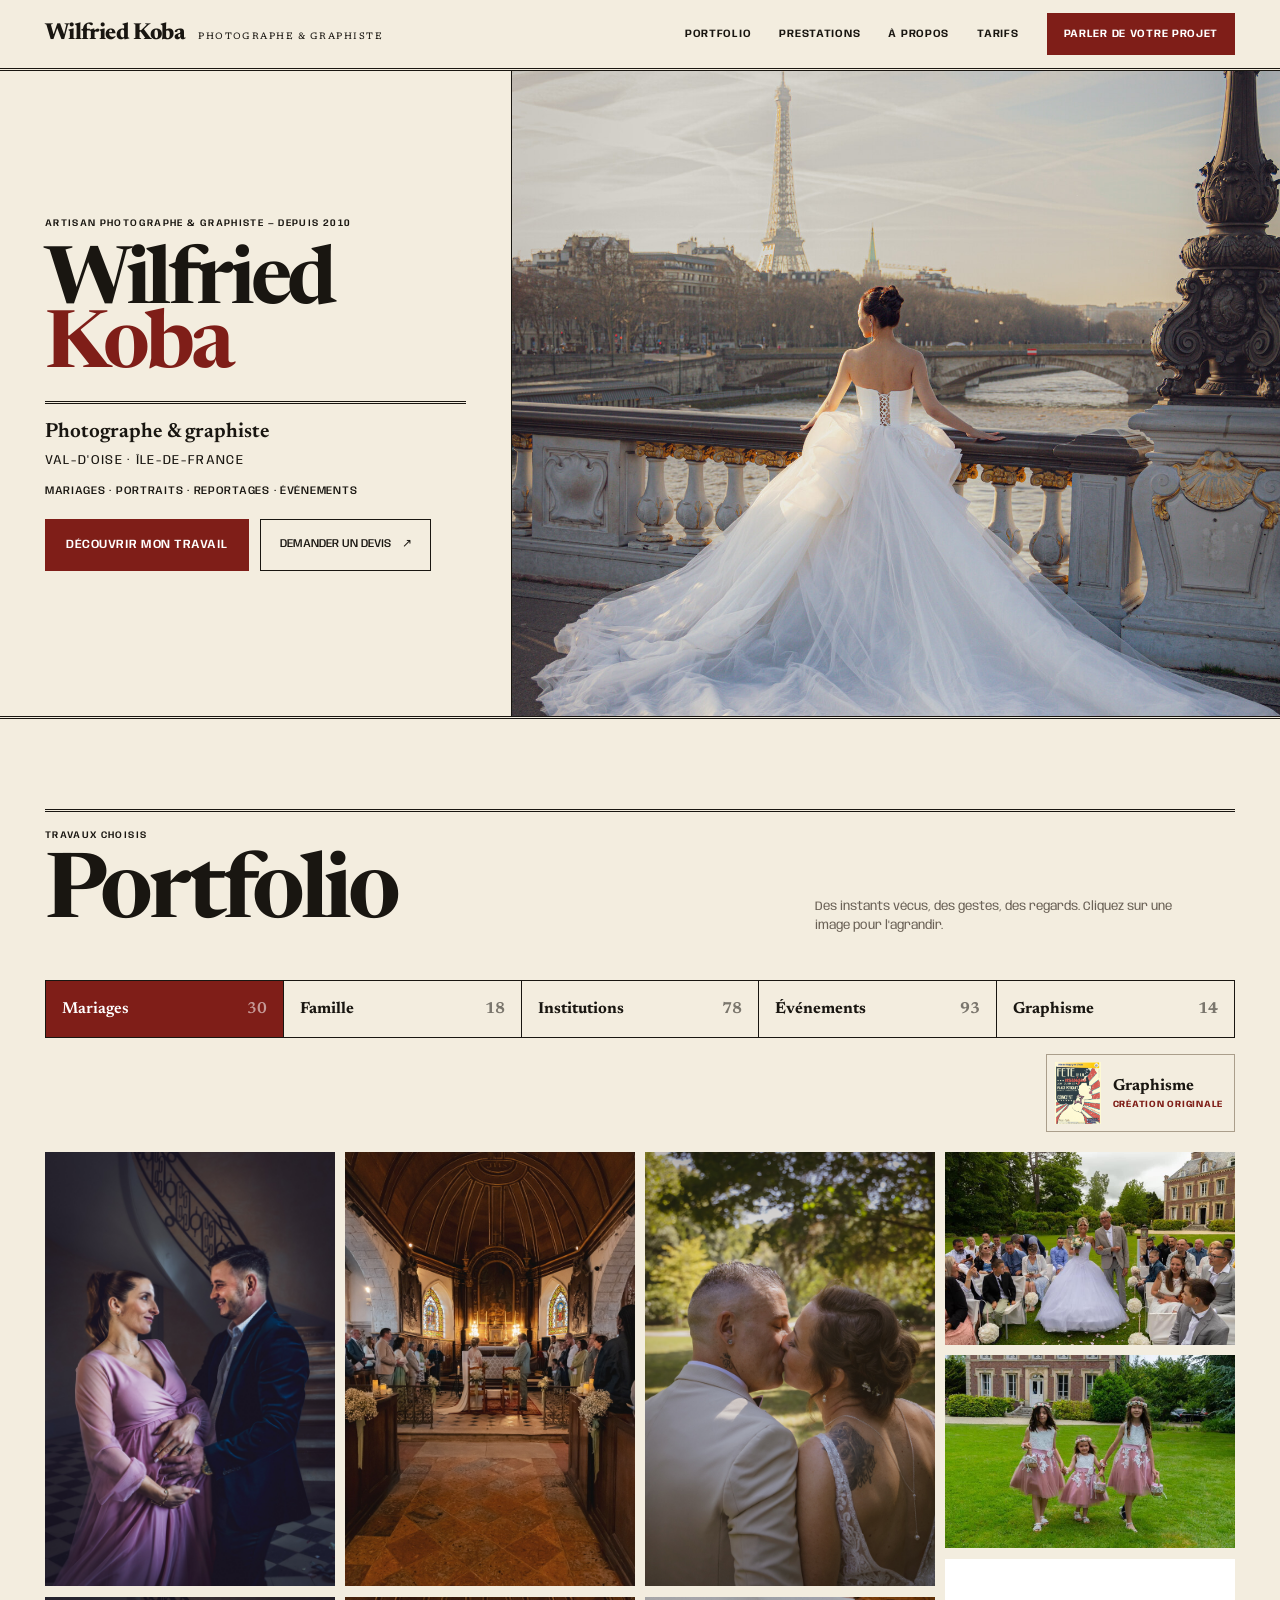
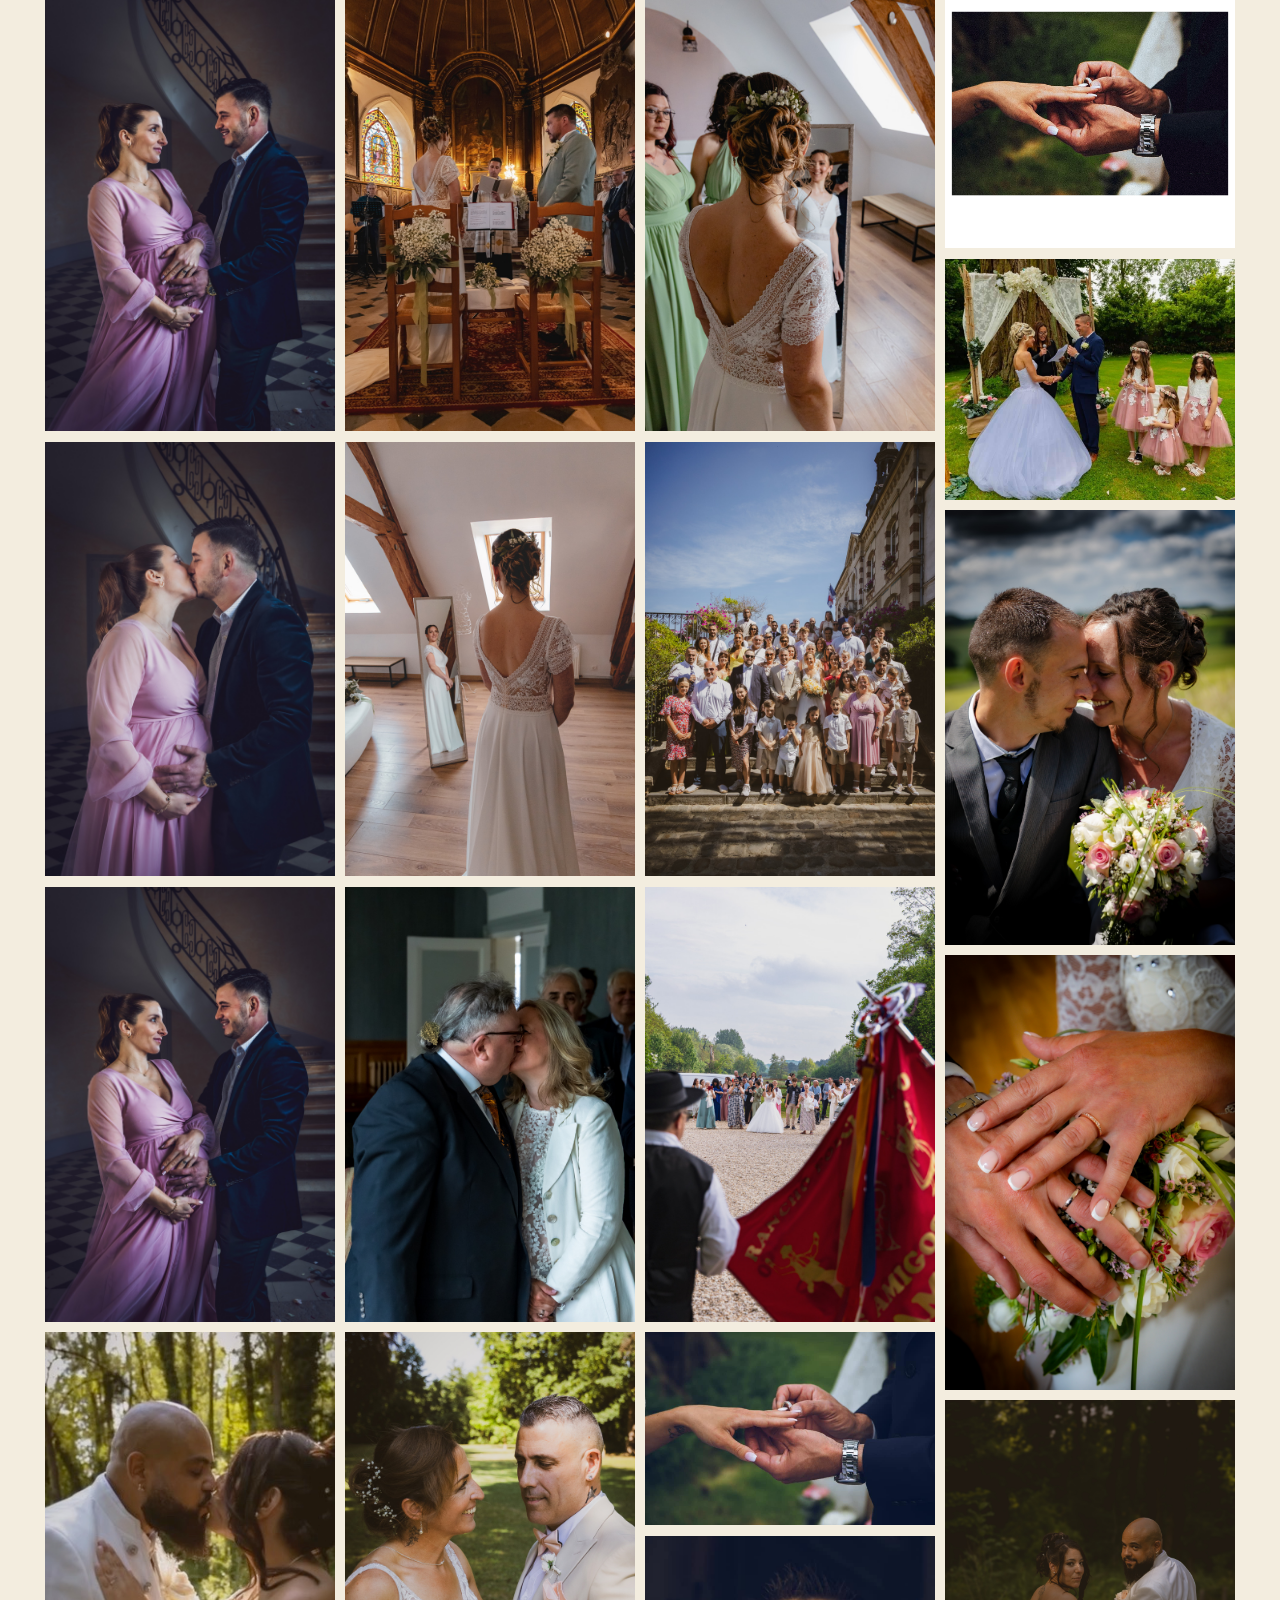
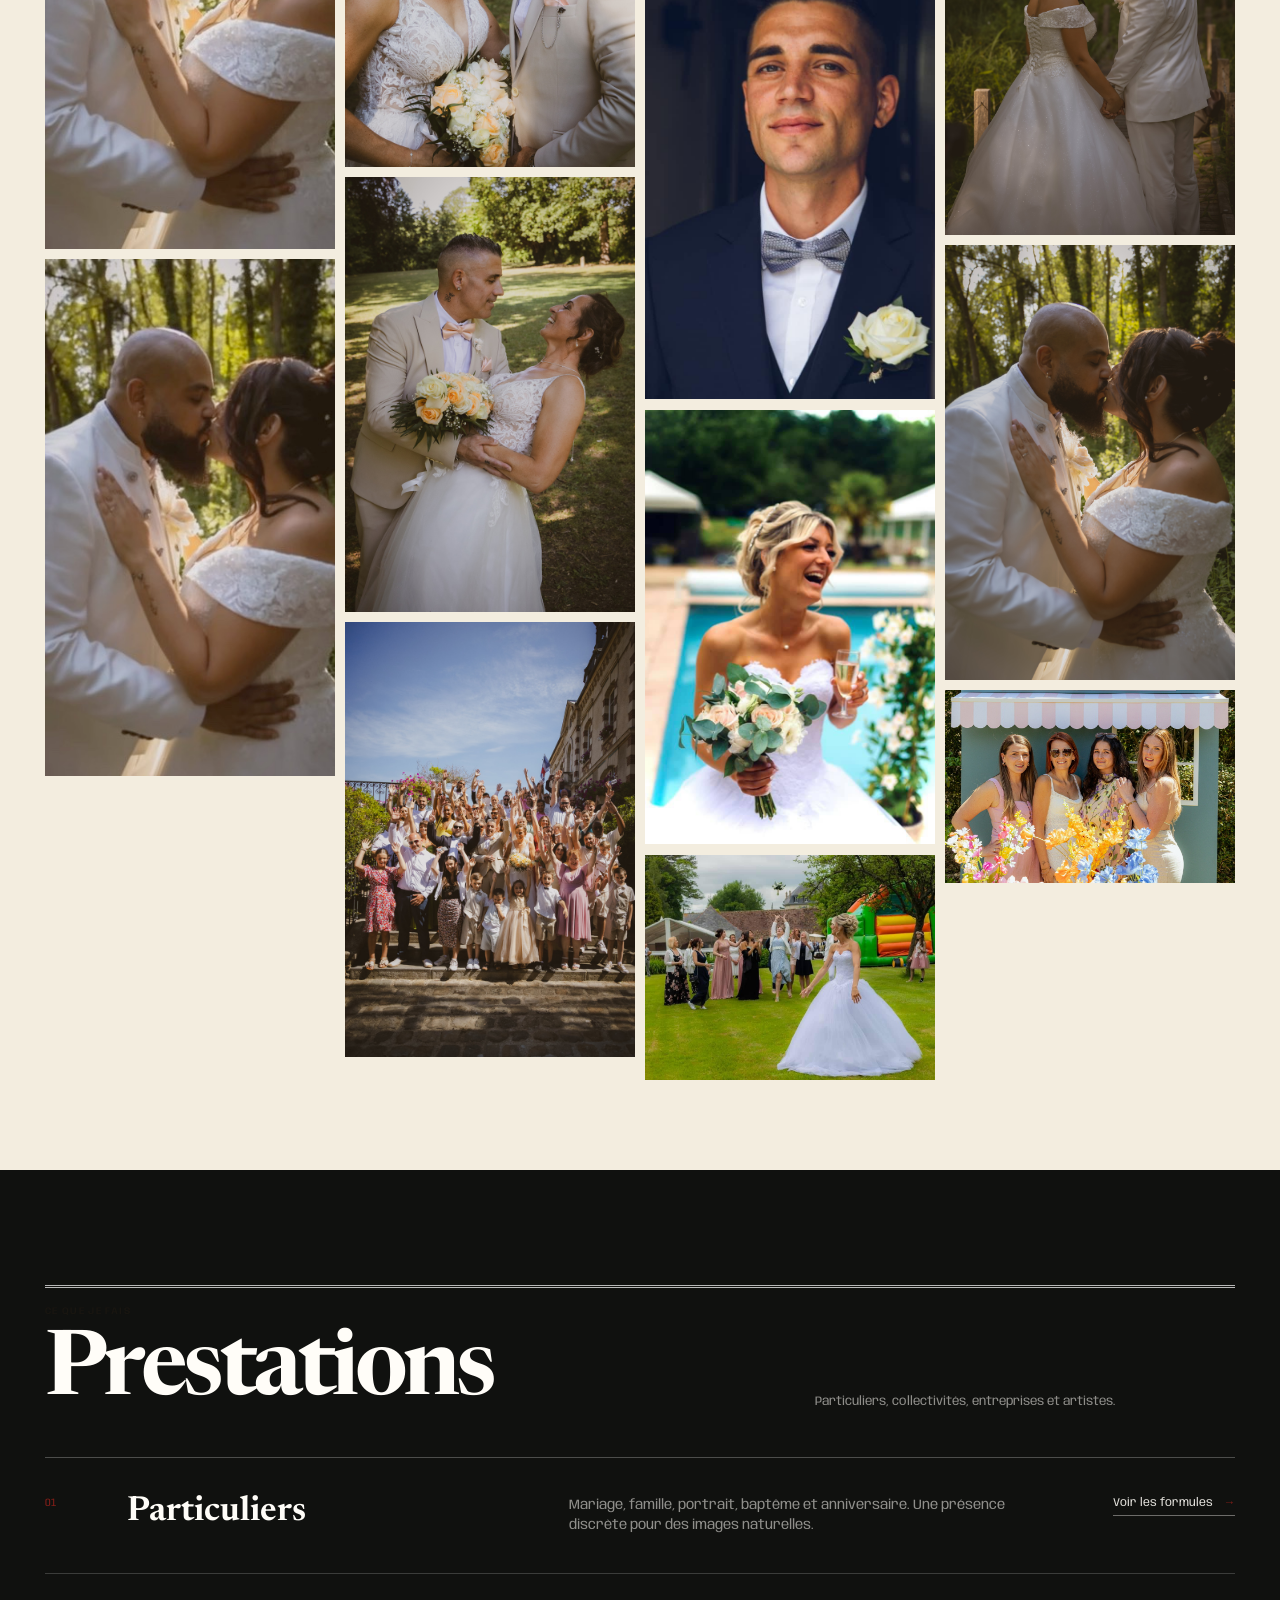
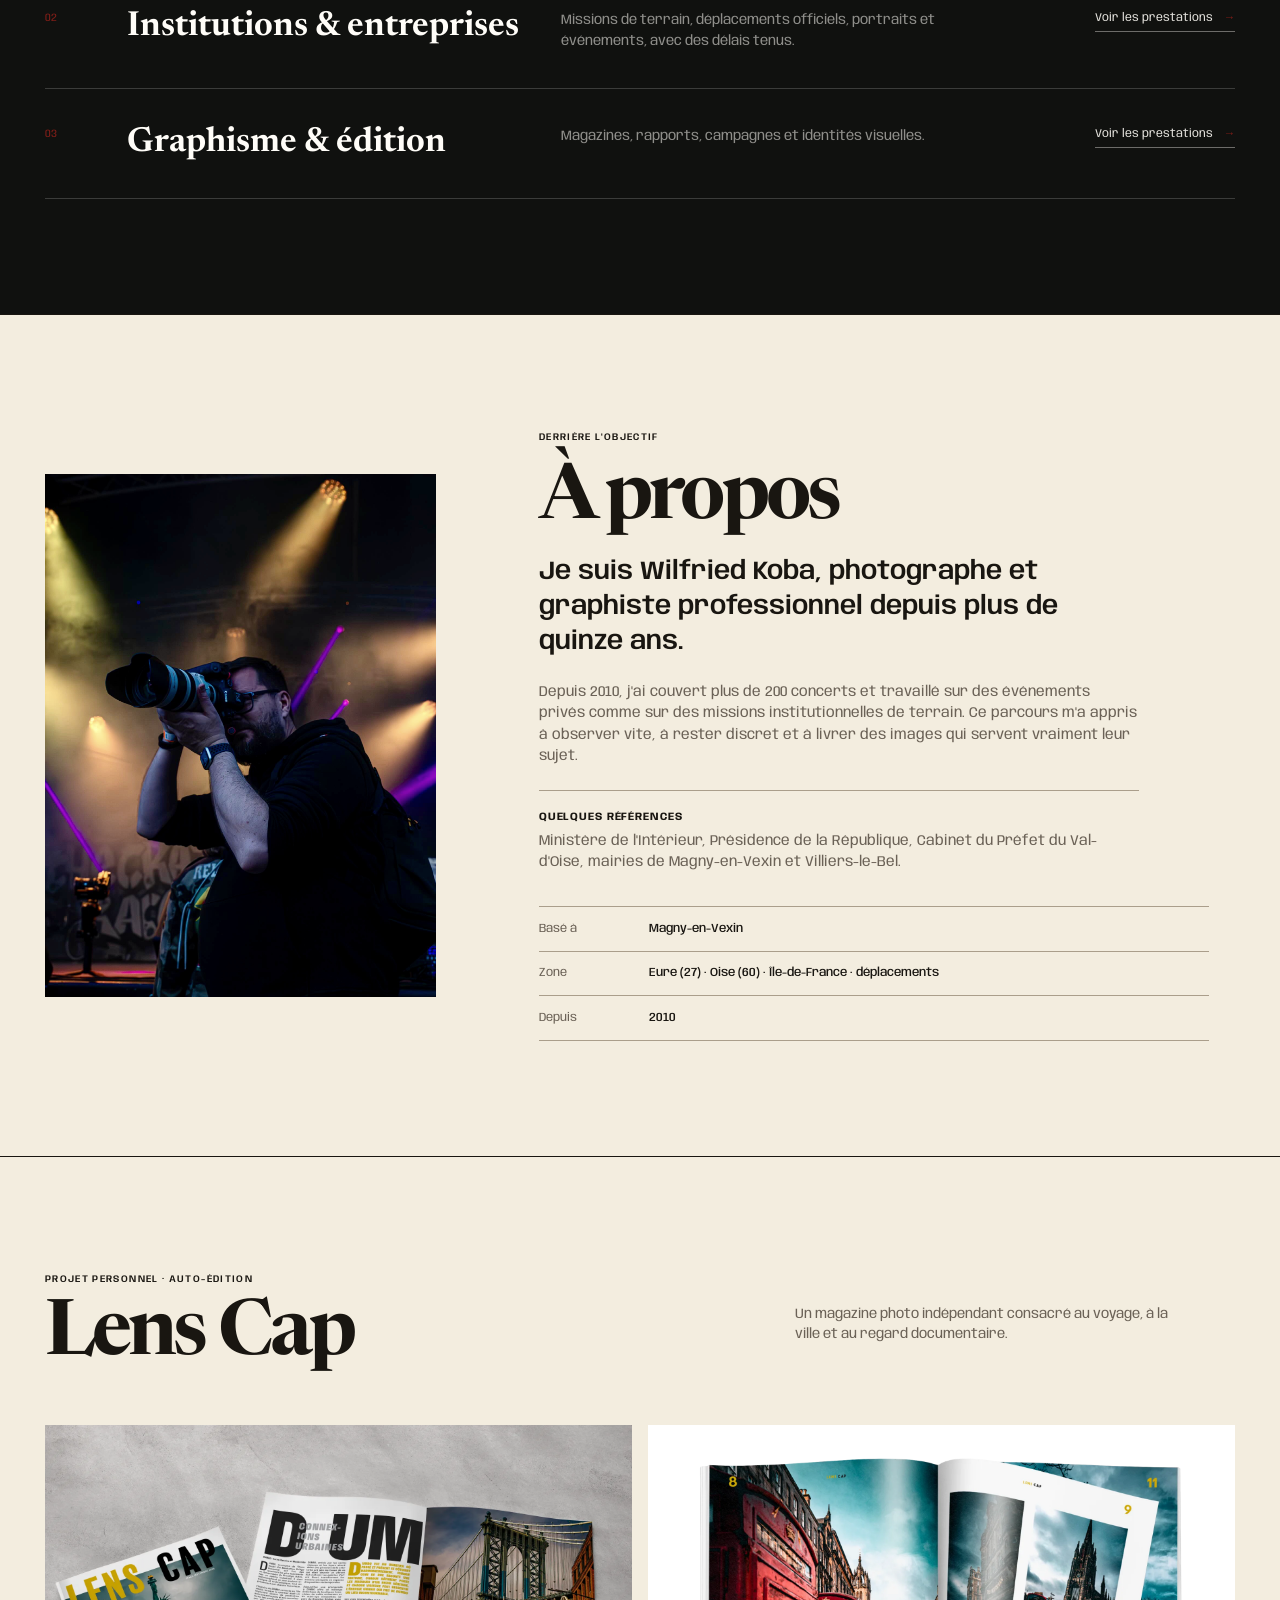
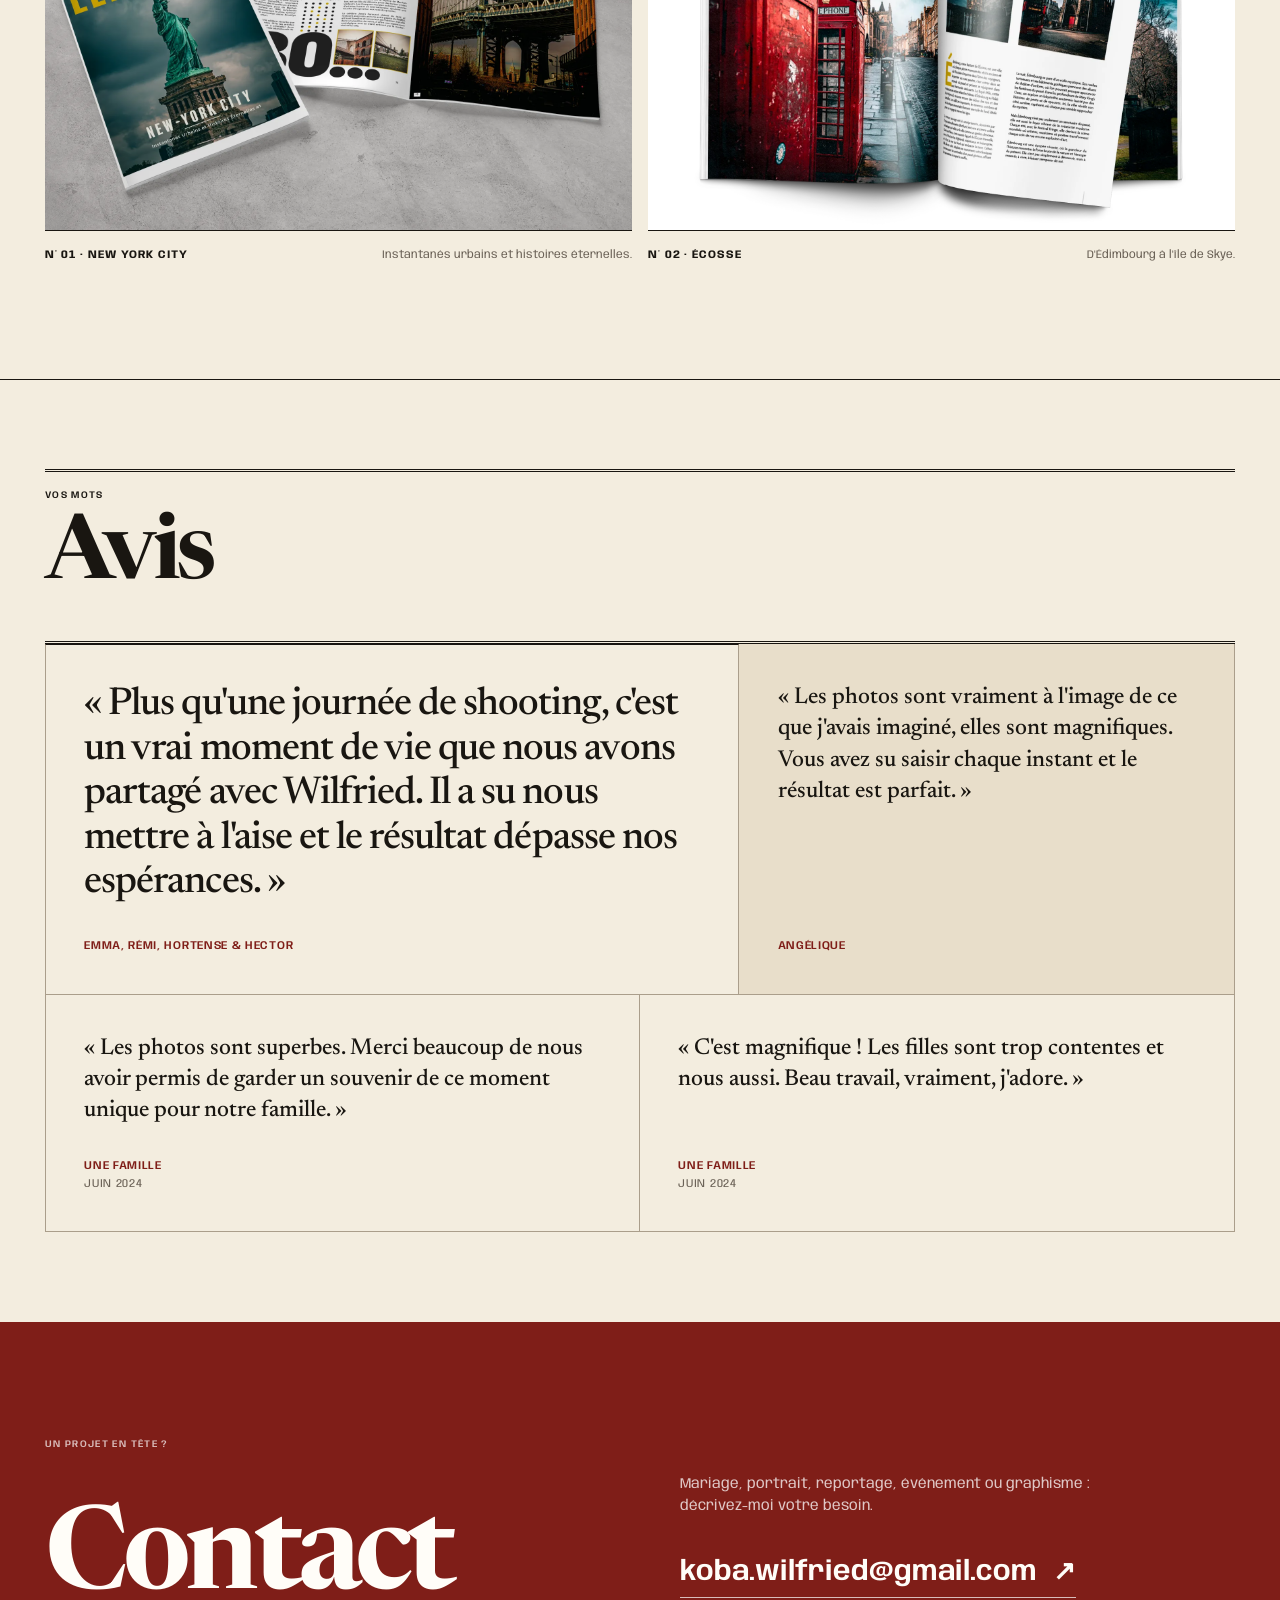
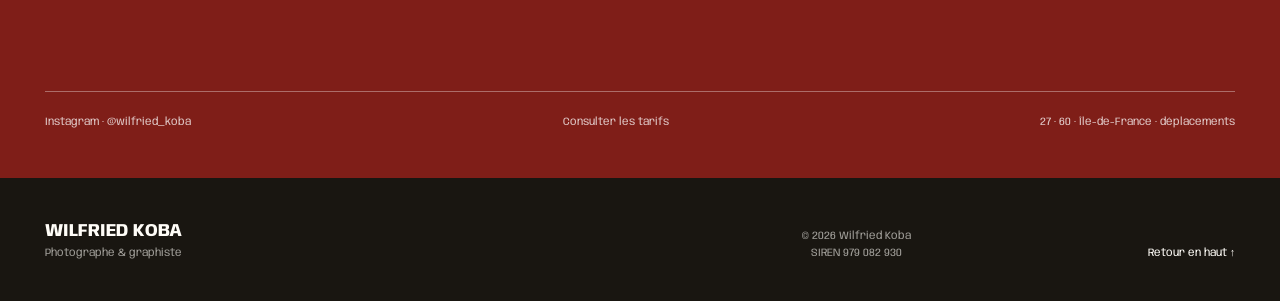
==== index.html @ e64f4008 "Simplifie le hero et affirme l'identité" ====
<!DOCTYPE html>
<html lang="fr">
<head>
  <meta charset="UTF-8">
  <meta name="viewport" content="width=device-width, initial-scale=1.0">
  <meta name="theme-color" content="#f3eddf">
  <title>Wilfried Koba — Photographe &amp; graphiste en Val-d'Oise</title>
  <meta name="description" content="Photographe et graphiste en Val-d'Oise depuis 2010. Mariages, portraits, reportages institutionnels et événements en Île-de-France.">
  <link rel="preconnect" href="https://fonts.googleapis.com">
  <link rel="preconnect" href="https://fonts.gstatic.com" crossorigin>
  <link href="https://fonts.googleapis.com/css2?family=Anybody:wdth,wght@50..150,300..900&family=Newsreader:opsz,wght@6..72,400..800&display=swap" rel="stylesheet">
  <link rel="stylesheet" href="assets/css/style.css?v=20260910-2">
</head>
<body>
  <a class="skip-link" href="#main">Aller au contenu</a>
  <header class="site-header" id="siteHeader">
    <div class="header-inner">
      <a href="#top" class="brand" aria-label="Wilfried Koba, accueil"><span>Wilfried Koba</span><small>Photographe &amp; graphiste</small></a>
      <nav id="mainNav" aria-label="Navigation principale">
        <a href="#portfolio">Portfolio</a><a href="#services">Prestations</a><a href="#apropos">À propos</a><a href="tarifs.html">Tarifs</a><a href="#contact" class="nav-cta">Parler de votre projet</a>
      </nav>
      <button class="burger" id="burger" aria-label="Ouvrir le menu" aria-controls="mainNav" aria-expanded="false"><span></span><span></span></button>
    </div>
  </header>

  <main id="main">
    <section class="hero" id="top" aria-labelledby="hero-title">
      <div class="hero-copy">
        <p class="kicker">Artisan photographe &amp; graphiste — depuis 2010</p>
        <h1 id="hero-title"><span>Wilfried</span><span class="hero-accent">Koba</span></h1>
        <p class="hero-role">Photographe &amp; graphiste</p>
        <p class="hero-place">Val-d'Oise · Île-de-France</p>
        <p class="hero-intro">Mariages · Portraits · Reportages · Événements</p>
        <div class="hero-actions"><a href="#portfolio" class="button button-solid">Découvrir mon travail</a><a href="#contact" class="text-link">Demander un devis <span aria-hidden="true">↗</span></a></div>
      </div>
      <figure class="hero-media"><img src="assets/images/hero-couverture.jpg" alt="Une mariée face à la tour Eiffel, photographiée par Wilfried Koba" fetchpriority="high"></figure>
    </section>

    <section class="portfolio-section" id="portfolio" aria-labelledby="portfolio-title">
      <div class="section-heading"><div><p class="kicker">Travaux choisis</p><h2 id="portfolio-title">Portfolio</h2></div><p>Des instants vécus, des gestes, des regards. Cliquez sur une image pour l'agrandir.</p></div>
      <div class="port-tabs" role="tablist" aria-label="Catégories du portfolio">
        <button class="ptab active" id="tab-mariage" data-target="gal-mariage" role="tab" aria-controls="gal-mariage" aria-selected="true" tabindex="0">Mariages <span>30</span></button>
        <button class="ptab" id="tab-famille" data-target="gal-famille" role="tab" aria-controls="gal-famille" aria-selected="false" tabindex="-1">Famille <span>18</span></button>
        <button class="ptab" id="tab-corporate" data-target="gal-corporate" role="tab" aria-controls="gal-corporate" aria-selected="false" tabindex="-1">Institutions <span>78</span></button>
        <button class="ptab" id="tab-evenement" data-target="gal-evenement" role="tab" aria-controls="gal-evenement" aria-selected="false" tabindex="-1">Événements <span>93</span></button>
        <button class="ptab" id="tab-graphisme" data-target="gal-graphisme" role="tab" aria-controls="gal-graphisme" aria-selected="false" tabindex="-1">Graphisme <span>14</span></button>
      </div>
      <button class="graphic-glimpse" type="button" data-open-tab="tab-graphisme">
        <img src="assets/images/graphisme/affiche-fete-musique.jpg" alt="Affiche Fête de la musique réalisée par Wilfried Koba" loading="lazy">
        <span><strong>Graphisme</strong><small>Création originale</small></span>
      </button>
      <p class="portfolio-ai-note" data-portfolio-copy="gal-graphisme" hidden>Visuels conçus et réalisés sans IA générative.</p>
      <div class="portfolio-offer" data-portfolio-copy="gal-corporate" hidden>
        <div class="portfolio-offer-lead">
          <p class="kicker">Reportage de terrain</p>
          <p>J'interviens au plus près des missions et des déplacements officiels, dans le respect des contraintes de communication.</p>
        </div>
        <ul>
          <li>Missions de terrain &amp; déplacements officiels</li>
          <li>Reportage photo événementiel <span>Inaugurations, séminaires, conférences…</span></li>
          <li>Portraits institutionnels &amp; corporate</li>
          <li>Livraison rapide des images <span>Optimisées pour le web et l'impression</span></li>
        </ul>
      </div>
      <div class="gallery active" id="gal-mariage" data-portfolio-group role="tabpanel" aria-labelledby="tab-mariage"></div>
      <div class="gallery" id="gal-famille" data-portfolio-group role="tabpanel" aria-labelledby="tab-famille" hidden></div>
      <div class="gallery" id="gal-corporate" data-portfolio-group role="tabpanel" aria-labelledby="tab-corporate" hidden></div>
      <div class="gallery" id="gal-evenement" data-portfolio-group role="tabpanel" aria-labelledby="tab-evenement" hidden></div>
      <div class="gallery gallery-graphic" id="gal-graphisme" data-portfolio-group role="tabpanel" aria-labelledby="tab-graphisme" hidden></div>
    </section>

    <section class="services-section" id="services" aria-labelledby="services-title">
      <div class="section-heading section-heading-light"><div><p class="kicker">Ce que je fais</p><h2 id="services-title">Prestations</h2></div><p>Particuliers, collectivités, entreprises et artistes.</p></div>
      <div class="service-list">
        <article class="service-row"><span class="service-index">01</span><h3>Particuliers</h3><p>Mariage, famille, portrait, baptême et anniversaire. Une présence discrète pour des images naturelles.</p><a href="tarifs.html#particuliers">Voir les formules <span aria-hidden="true">→</span></a></article>
        <article class="service-row"><span class="service-index">02</span><h3>Institutions &amp; entreprises</h3><p>Missions de terrain, déplacements officiels, portraits et événements, avec des délais tenus.</p><a href="tarifs.html#corporate">Voir les prestations <span aria-hidden="true">→</span></a></article>
        <article class="service-row"><span class="service-index">03</span><h3>Graphisme &amp; édition</h3><p>Magazines, rapports, campagnes et identités visuelles.</p><a href="tarifs.html#graphisme">Voir les prestations <span aria-hidden="true">→</span></a></article>
      </div>
    </section>

    <section class="about-section" id="apropos" aria-labelledby="about-title">
      <figure class="about-photo"><img src="assets/images/wilfried-en-action.jpg" alt="Wilfried Koba au travail pendant un concert" loading="lazy"></figure>
      <div class="about-copy"><p class="kicker">Derrière l'objectif</p><h2 id="about-title">À propos</h2><p class="about-lead">Je suis Wilfried Koba, photographe et graphiste professionnel depuis plus de quinze ans.</p><p>Depuis 2010, j'ai couvert plus de 200 concerts et travaillé sur des événements privés comme sur des missions institutionnelles de terrain. Ce parcours m'a appris à observer vite, à rester discret et à livrer des images qui servent vraiment leur sujet.</p><p class="about-references"><strong>Quelques références</strong> Ministère de l'Intérieur, Présidence de la République, Cabinet du Préfet du Val-d'Oise, mairies de Magny-en-Vexin et Villiers-le-Bel.</p><dl class="about-facts"><div><dt>Basé à</dt><dd>Magny-en-Vexin</dd></div><div><dt>Zone</dt><dd>Eure (27) · Oise (60) · Île-de-France · déplacements</dd></div><div><dt>Depuis</dt><dd>2010</dd></div></dl></div>
    </section>

    <section class="lenscap-section" aria-labelledby="lenscap-title">
      <div class="lenscap-intro"><div><p class="kicker">Projet personnel · Auto-édition</p><h2 id="lenscap-title">Lens Cap</h2></div><div><p>Un magazine photo indépendant consacré au voyage, à la ville et au regard documentaire.</p></div></div>
      <div class="lenscap-issues">
        <article class="lenscap-issue"><figure><img src="assets/images/lens-cap-new-york.webp" alt="Lens Cap New York City, couverture et double page du magazine" loading="lazy"></figure><div><span>N° 01 · New York City</span><p>Instantanés urbains et histoires éternelles.</p></div></article>
        <article class="lenscap-issue"><figure><img src="assets/images/lens-cap-ecosse.webp" alt="Double page de Lens Cap consacrée à l'Écosse" loading="lazy"></figure><div><span>N° 02 · Écosse</span><p>D'Édimbourg à l'île de Skye.</p></div></article>
      </div>
    </section>

    <section class="testimonials-section" id="avis" aria-labelledby="testimonials-title">
      <div class="section-heading"><div><p class="kicker">Vos mots</p><h2 id="testimonials-title">Avis</h2></div></div>
      <div class="testimonials-grid">
        <blockquote class="testimonial-featured"><p>« Plus qu'une journée de shooting, c'est un vrai moment de vie que nous avons partagé avec Wilfried. Il a su nous mettre à l'aise et le résultat dépasse nos espérances. »</p><cite>Emma, Rémi, Hortense &amp; Hector</cite></blockquote>
        <blockquote><p>« Les photos sont vraiment à l'image de ce que j'avais imaginé, elles sont magnifiques. Vous avez su saisir chaque instant et le résultat est parfait. »</p><cite>Angélique</cite></blockquote>
        <blockquote><p>« Les photos sont superbes. Merci beaucoup de nous avoir permis de garder un souvenir de ce moment unique pour notre famille. »</p><cite>Une famille <span>Juin 2024</span></cite></blockquote>
        <blockquote><p>« C'est magnifique ! Les filles sont trop contentes et nous aussi. Beau travail, vraiment, j'adore. »</p><cite>Une famille <span>Juin 2024</span></cite></blockquote>
      </div>
    </section>

    <section class="contact-section" id="contact" aria-labelledby="contact-title"><p class="kicker">Un projet en tête ?</p><div class="contact-main"><h2 id="contact-title">Contact</h2><div class="contact-copy"><p>Mariage, portrait, reportage, événement ou graphisme : décrivez-moi votre besoin.</p><a class="contact-email" href="mailto:koba.wilfried@gmail.com">koba.wilfried@gmail.com <span aria-hidden="true">↗</span></a></div></div><div class="contact-meta"><a href="https://www.instagram.com/wilfried_koba" target="_blank" rel="noopener">Instagram · @wilfried_koba</a><a href="tarifs.html">Consulter les tarifs</a><span>27 · 60 · Île-de-France · déplacements</span></div></section>
  </main>

  <footer><div class="footer-inner"><div><strong>Wilfried Koba</strong><span>Photographe &amp; graphiste</span></div><p>© <span id="year"></span> Wilfried Koba<br>SIREN 979 082 930</p><a href="#top">Retour en haut ↑</a></div></footer>
  <div class="lightbox" id="lightbox" role="dialog" aria-modal="true" aria-label="Photographie agrandie" aria-hidden="true"><button class="lightbox-close" id="lightboxClose" aria-label="Fermer">Fermer ×</button><button class="lightbox-nav lightbox-prev" id="lightboxPrev" aria-label="Photo précédente">←</button><img src="" alt="" id="lightboxImg"><button class="lightbox-nav lightbox-next" id="lightboxNext" aria-label="Photo suivante">→</button></div>
  <script src="assets/js/script.js?v=20260910-2"></script>
</body>
</html>
---- assets/css/style.css ----
:root{--paper:#f3eddf;--paper-2:#e8deca;--ink:#191611;--muted:#6b6257;--line:#aa9e8b;--signal:#7f1e18;--white:#fffdf8;--serif:'Newsreader',Georgia,serif;--sans:'Anybody',Arial,sans-serif;--side:clamp(1.25rem,3.5vw,3.5rem);--max:1600px}
*,*::before,*::after{box-sizing:border-box;margin:0;padding:0}html{scroll-behavior:smooth;scroll-padding-top:76px}body{background:var(--paper);color:var(--ink);font-family:var(--sans);font-size:16px;line-height:1.6;-webkit-font-smoothing:antialiased}body.menu-open{overflow:hidden}img{display:block;max-width:100%}a{color:inherit;text-decoration:none}button{font:inherit}[hidden]{display:none!important}:focus-visible{outline:2px solid var(--signal);outline-offset:4px}.skip-link{position:fixed;z-index:1000;top:8px;left:8px;padding:.7rem 1rem;background:var(--ink);color:var(--white);transform:translateY(-150%)}.skip-link:focus{transform:none}
.site-header{position:sticky;z-index:100;top:0;background:rgba(241,238,231,.96);border-bottom:1px solid transparent}.site-header.scrolled{border-color:var(--line)}.header-inner{height:76px;max-width:var(--max);margin:0 auto;padding:0 var(--side);display:flex;align-items:center;justify-content:space-between;gap:2rem}.brand{display:flex;align-items:baseline;gap:.8rem;white-space:nowrap}.brand span{font-family:var(--serif);font-size:1.16rem}.brand small{color:var(--muted);font-size:.62rem;letter-spacing:.1em;text-transform:uppercase}nav{display:flex;align-items:center;gap:clamp(1.2rem,2.5vw,2.5rem)}nav a{color:var(--muted);font-size:.78rem;letter-spacing:.02em}nav a:hover{color:var(--ink)}nav .nav-cta{padding:.65rem 1rem;border:1px solid var(--ink);color:var(--ink)}nav .nav-cta:hover{background:var(--ink);color:var(--white)}.burger{display:none;width:42px;height:42px;border:0;background:none;align-items:center;justify-content:center;flex-direction:column;gap:7px;cursor:pointer}.burger span{width:22px;height:1px;background:var(--ink);transition:transform .25s}.burger.open span:first-child{transform:translateY(4px) rotate(45deg)}.burger.open span:last-child{transform:translateY(-4px) rotate(-45deg)}
.hero{max-width:var(--max);height:min(72vh,720px);min-height:590px;margin:0 auto;display:grid;grid-template-columns:minmax(400px,.83fr) minmax(0,1.17fr);border-bottom:1px solid var(--line)}.hero-copy{padding:clamp(3.5rem,6vw,6.5rem) var(--side) clamp(3rem,5vw,5rem);display:flex;flex-direction:column;justify-content:flex-end;min-width:0}.kicker{margin-bottom:1.5rem;color:var(--signal);font-size:.68rem;font-weight:600;letter-spacing:.14em;text-transform:uppercase}.hero h1{font-family:var(--serif);font-size:clamp(3.8rem,6.7vw,7.25rem);font-weight:400;line-height:.84;letter-spacing:-.055em}.hero h1 em{color:var(--signal);font-weight:400}.hero-intro{max-width:440px;margin-top:2rem;color:var(--muted);font-size:.94rem}.hero-actions{margin-top:2.1rem;display:flex;align-items:center;gap:1.6rem;flex-wrap:wrap}.button{display:inline-flex;justify-content:center;align-items:center;min-height:48px;padding:.8rem 1.25rem;font-size:.76rem;font-weight:600;letter-spacing:.04em}.button-solid{background:var(--ink);color:var(--white)}.button-solid:hover{background:var(--signal)}.text-link{display:inline-flex;align-items:center;gap:.7rem;border-bottom:1px solid currentColor;padding-bottom:.18rem;font-size:.78rem;font-weight:500}.text-link span{color:var(--signal)}.hero-media{position:relative;min-width:0;overflow:hidden;background:var(--paper-2)}.hero-media img{width:100%;height:100%;object-fit:cover;object-position:center 38%}.hero-media figcaption{position:absolute;right:1rem;bottom:1rem;padding:.35rem .55rem;background:rgba(24,23,20,.76);color:rgba(255,255,255,.8);font-size:.58rem;letter-spacing:.08em;text-transform:uppercase}
.portfolio-section,.testimonials-section{max-width:var(--max);margin:0 auto;padding:clamp(5.5rem,9vw,9rem) var(--side)}.section-heading{display:grid;grid-template-columns:1fr minmax(260px,420px);align-items:end;gap:3rem;margin-bottom:4rem}.section-heading .kicker{margin-bottom:1rem}.section-heading h2,.about-copy h2,.contact-section h2,.lenscap-section h2{font-family:var(--serif);font-size:clamp(3rem,6vw,6rem);font-weight:400;line-height:.92;letter-spacing:-.045em}.section-heading>p{color:var(--muted);font-size:.88rem;max-width:360px}.port-tabs{display:flex;gap:0;margin-bottom:2rem;border-bottom:1px solid var(--line)}.ptab{min-width:140px;padding:.9rem 0;margin-right:2.2rem;border:0;border-bottom:2px solid transparent;background:none;color:var(--muted);cursor:pointer;text-align:left;font-size:.76rem}.ptab span{float:right;opacity:.55}.ptab:hover{color:var(--ink)}.ptab.active{border-bottom-color:var(--signal);color:var(--ink);font-weight:600}.gallery{columns:4 230px;column-gap:.8rem}.gallery-item{width:100%;margin-bottom:.8rem;display:block;break-inside:avoid;overflow:hidden;border:0;background:var(--paper-2);cursor:zoom-in}.gallery-item img{width:100%;height:auto;transition:transform .5s cubic-bezier(.2,.7,.2,1),filter .3s}.gallery-item:hover img{transform:scale(1.025);filter:contrast(1.03)}
.services-section{padding:clamp(5.5rem,9vw,9rem) var(--side);background:var(--ink);color:var(--white)}.services-section>*{max-width:calc(var(--max) - 2 * var(--side));margin-left:auto;margin-right:auto}.section-heading-light{color:var(--white)}.section-heading-light>p{color:rgba(248,246,241,.55)}.service-list{border-top:1px solid rgba(255,255,255,.25)}.service-row{display:grid;grid-template-columns:60px minmax(190px,.8fr) minmax(260px,1fr) auto;gap:2rem;align-items:start;padding:2.3rem 0;border-bottom:1px solid rgba(255,255,255,.18)}.service-index{color:var(--signal);font-size:.68rem}.service-row h3{font-family:var(--serif);font-size:clamp(1.4rem,2.4vw,2.1rem);font-weight:400;line-height:1.1}.service-row p{max-width:460px;color:rgba(248,246,241,.55);font-size:.86rem}.service-row a{color:rgba(248,246,241,.9);border-bottom:1px solid rgba(248,246,241,.4);padding-bottom:.2rem;font-size:.72rem;white-space:nowrap}.service-row a span{margin-left:.5rem;color:var(--signal)}
.about-section{max-width:var(--max);margin:0 auto;padding:clamp(5.5rem,9vw,9rem) var(--side);display:grid;grid-template-columns:minmax(280px,.72fr) minmax(360px,1.28fr);gap:clamp(3rem,8vw,8rem);align-items:center}.about-photo{max-width:470px}.about-photo img{width:100%;aspect-ratio:3/4;object-fit:cover;filter:saturate(.82)}.about-copy{max-width:670px}.about-lead{margin-top:2.2rem;font-family:var(--serif);font-size:clamp(1.3rem,2vw,1.8rem)!important;line-height:1.35!important;color:var(--ink)!important}.about-copy>p:not(.kicker){max-width:600px;margin-top:1.4rem;color:var(--muted);font-size:.9rem}.about-references{padding-top:1.1rem;border-top:1px solid var(--line)}.about-references strong{display:block;margin-bottom:.35rem;color:var(--ink);font-size:.68rem;letter-spacing:.08em;text-transform:uppercase}.about-facts{margin-top:2rem;border-top:1px solid var(--line)}.about-facts div{display:grid;grid-template-columns:110px 1fr;padding:.8rem 0;border-bottom:1px solid var(--line);font-size:.75rem}.about-facts dt{color:var(--muted)}.about-facts dd{font-weight:500}
.lenscap-section{max-width:var(--max);margin:0 auto;padding:clamp(5.5rem,9vw,9rem) var(--side);border-top:1px solid var(--ink);border-bottom:1px solid var(--ink)}.lenscap-intro{display:grid;grid-template-columns:1fr minmax(280px,440px);align-items:end;gap:3rem;margin-bottom:3.5rem}.lenscap-section .kicker{margin-bottom:1rem}.lenscap-section h2{font-size:clamp(3rem,6vw,6rem)}.lenscap-intro>div:last-child>p{max-width:390px;margin-bottom:1.5rem;color:var(--muted);font-size:.86rem}.lenscap-issues{display:grid;grid-template-columns:1fr 1fr;gap:1rem}.lenscap-issue figure{aspect-ratio:1.45/1;overflow:hidden;background:#fff}.lenscap-issue img{width:100%;height:100%;object-fit:cover}.lenscap-issue>div{display:flex;justify-content:space-between;gap:2rem;padding-top:1rem;border-top:1px solid var(--ink);font-size:.7rem}.lenscap-issue>div span{font-weight:600;text-transform:uppercase;letter-spacing:.08em}.lenscap-issue>div p{color:var(--muted);text-align:right}
.testimonials-grid{display:grid;grid-template-columns:1.3fr .7fr;gap:clamp(3rem,7vw,7rem)}blockquote p{font-family:var(--serif)}.testimonial-featured{padding-top:2rem;border-top:1px solid var(--ink)}.testimonial-featured p{max-width:760px;font-size:clamp(2rem,4vw,4rem);line-height:1.15;letter-spacing:-.025em}blockquote cite{display:block;margin-top:2rem;color:var(--ink);font-style:normal;font-size:.72rem;font-weight:600}blockquote cite span{display:block;color:var(--muted);font-weight:400}.testimonial-small{display:flex;flex-direction:column;gap:3rem}.testimonial-small blockquote{padding-top:2rem;border-top:1px solid var(--line)}.testimonial-small p{font-size:1.35rem;line-height:1.4}
.contact-section{padding:clamp(5rem,9vw,8rem) var(--side) 3rem;background:var(--signal);color:var(--white)}.contact-section>*{max-width:calc(var(--max) - 2 * var(--side));margin-left:auto;margin-right:auto}.contact-section .kicker{color:rgba(255,255,255,.7)}.contact-main{display:grid;grid-template-columns:1fr 1fr;gap:5rem;align-items:end}.contact-section h2{font-size:clamp(4rem,8vw,8rem)}.contact-copy{padding-bottom:.8rem}.contact-copy p{max-width:460px;color:rgba(255,255,255,.75);font-size:.9rem}.contact-email{display:inline-flex;gap:1rem;margin-top:2.2rem;padding-bottom:.25rem;border-bottom:1px solid rgba(255,255,255,.7);font-family:var(--serif);font-size:clamp(1.1rem,2.1vw,1.7rem)}.contact-meta{margin-top:5rem;padding-top:1.4rem;display:flex;gap:2rem;justify-content:space-between;border-top:1px solid rgba(255,255,255,.35);color:rgba(255,255,255,.75);font-size:.68rem}.contact-meta a:hover{color:var(--white)}
footer{padding:2.5rem var(--side);background:var(--ink);color:rgba(248,246,241,.6)}.footer-inner{max-width:calc(var(--max) - 2 * var(--side));margin:0 auto;display:grid;grid-template-columns:1fr 1fr auto;align-items:end;gap:2rem;font-size:.68rem}.footer-inner>div{display:flex;flex-direction:column}.footer-inner strong{color:var(--white);font-family:var(--serif);font-size:1.1rem;font-weight:400}.footer-inner p{text-align:center}.footer-inner a{color:var(--white)}
.lightbox{display:none;position:fixed;z-index:500;inset:0;align-items:center;justify-content:center;background:rgba(15,14,12,.97)}.lightbox.open{display:flex}#lightboxImg{max-width:min(86vw,1400px);max-height:86vh;object-fit:contain}.lightbox button{position:fixed;border:0;background:none;color:var(--white);cursor:pointer}.lightbox-close{top:1.2rem;right:1.4rem;font-size:.72rem;letter-spacing:.08em;text-transform:uppercase}.lightbox-nav{top:50%;padding:1rem;font-size:1.5rem}.lightbox-prev{left:1rem}.lightbox-next{right:1rem}
/* The pricing page retains its detailed content while sharing the new visual system. */
.tarifs-hero{background:var(--ink)!important;color:var(--white)!important;padding:clamp(5rem,9vw,8rem) var(--side)!important;text-align:left!important}.tarifs-hero>*{max-width:920px!important;margin-left:auto!important;margin-right:auto!important}.tarifs-hero h1{font-size:clamp(3.4rem,7vw,7rem)!important;line-height:.95!important;letter-spacing:-.04em}.tarifs-body{max-width:1180px!important;padding-top:clamp(4rem,8vw,7rem)!important}.tarifs-section-head{align-items:end!important;padding-bottom:1.2rem!important}.tarifs-section-head h2{font-size:clamp(2.2rem,4vw,4rem)!important;line-height:1!important;letter-spacing:-.03em}.packs{gap:0!important;border-top:1px solid var(--line);border-left:1px solid var(--line)}.pack{min-height:430px;border:0!important;border-right:1px solid var(--line)!important;border-bottom:1px solid var(--line)!important;border-radius:0!important;padding:2rem!important}.pack.featured{background:var(--ink)!important}.pack-name{font-size:1.5rem!important}.pack-price{font-family:var(--serif);font-size:1.2rem!important}.pack-cta{border-radius:0!important}.price-table{border-top:1px solid var(--ink)}.price-table th,.price-table td{padding:1.15rem .6rem!important}.tarifs-cta-band{background:var(--signal)!important}.legal-block{border-radius:0!important}
@media(max-width:980px){.brand small{display:none}.hero{grid-template-columns:minmax(340px,.9fr) 1.1fr}.service-row{grid-template-columns:40px 1fr 1fr}.service-row a{grid-column:2}}
@media(max-width:760px){html{scroll-padding-top:66px}.header-inner{height:66px}.burger{display:flex;z-index:2}nav{position:fixed;inset:0;padding:7rem var(--side) 3rem;background:var(--paper);flex-direction:column;align-items:flex-start;justify-content:flex-start;gap:0;transform:translateX(100%);transition:transform .28s ease}nav.open{transform:none}nav a{width:100%;padding:1rem 0;border-bottom:1px solid var(--line);color:var(--ink);font-family:var(--serif);font-size:1.7rem}nav .nav-cta{margin-top:1.5rem;padding:.9rem 1rem;border:1px solid var(--ink);font-family:var(--sans);font-size:.8rem;text-align:center}.hero{height:auto;min-height:0;grid-template-columns:1fr;grid-template-rows:auto 58svh}.hero-copy{padding-top:4.5rem;padding-bottom:3.5rem}.hero h1{font-size:clamp(3.7rem,17vw,5.7rem)}.hero-intro{font-size:.88rem}.hero-media{min-height:480px}.hero-media img{object-position:center 34%}.proof-bar{grid-template-columns:1fr 1fr;gap:1.2rem;padding-top:1.6rem;padding-bottom:1.6rem}.section-heading{grid-template-columns:1fr;gap:1.5rem;margin-bottom:2.8rem}.port-tabs{overflow-x:auto}.ptab{flex:0 0 124px;min-width:124px;margin-right:1.2rem}.gallery{columns:2 140px;column-gap:.45rem}.gallery-item{margin-bottom:.45rem}.service-row{grid-template-columns:32px 1fr;gap:1rem;padding:1.8rem 0}.service-row h3,.service-row p,.service-row a{grid-column:2}.about-section{grid-template-columns:1fr}.about-photo{max-width:78%}.lenscap-intro{grid-template-columns:1fr;gap:1.5rem}.lenscap-issues{grid-template-columns:1fr}.lenscap-issue>div{gap:1rem}.testimonials-grid{grid-template-columns:1fr}.contact-main{grid-template-columns:1fr;gap:2.5rem}.contact-email{word-break:break-word}.contact-meta{flex-direction:column;gap:.6rem}.footer-inner{grid-template-columns:1fr auto}.footer-inner p{display:none}.tarifs-section-head{align-items:flex-start!important}.pack{min-height:auto}.price-table thead{display:none}.price-table,.price-table tbody,.price-table tr,.price-table td{display:block;width:100%}.price-table tr{padding:1rem 0;border-bottom:1px solid var(--line)}.price-table td{padding:.2rem 0!important;border:0!important;text-align:left!important}}
/* Compatibility for the detailed pricing page. */
:root{--bg:var(--paper);--bg-alt:var(--paper-2);--ink-2:var(--muted);--accent:var(--signal);--f-display:var(--serif);--f-body:var(--sans);--pad:var(--side)}
body>header{position:sticky;z-index:100;top:0;background:rgba(241,238,231,.96);border-bottom:1px solid transparent}.hd-inner{height:76px;max-width:var(--max);margin:0 auto;padding:0 var(--side);display:flex;align-items:center;justify-content:space-between;gap:2rem}.logo{font-family:var(--serif);font-size:1.16rem;white-space:nowrap}.ft-inner{max-width:calc(var(--max) - 2 * var(--side));margin:0 auto;display:flex;flex-direction:column;gap:.35rem;font-size:.68rem}.ft-inner .logo{color:var(--white)}
.portfolio-offer{display:grid;grid-template-columns:minmax(180px,.6fr) 1.4fr;gap:3rem;margin:-.5rem 0 2.5rem;padding:1.8rem 0;border-bottom:1px solid var(--line)}.portfolio-offer .kicker{margin:0}.portfolio-offer ul{list-style:none;display:grid;grid-template-columns:1fr 1fr;gap:1rem 2.5rem}.portfolio-offer li{padding-left:1rem;border-left:2px solid var(--signal);font-family:var(--serif);font-size:1.05rem;line-height:1.3}.portfolio-offer li span{display:block;margin-top:.25rem;color:var(--muted);font-family:var(--sans);font-size:.68rem}
.graphic-intro{display:grid;grid-template-columns:1fr 1.2fr;gap:3rem;align-items:start;margin-bottom:2.5rem}.graphic-intro h3{max-width:430px;font-family:var(--serif);font-size:clamp(1.7rem,3vw,2.6rem);font-weight:400;line-height:1.12}.graphic-intro p{max-width:520px;color:var(--muted);font-size:.9rem}.graphic-offer{display:grid;grid-template-columns:.45fr 1.55fr;gap:3rem;margin-bottom:3rem;padding:1.8rem 0;border-top:1px solid var(--line);border-bottom:1px solid var(--line)}.graphic-offer ul{list-style:none;display:grid;grid-template-columns:1fr 1fr;gap:1rem 2.5rem}.graphic-offer li{padding-left:1rem;border-left:2px solid var(--signal);font-family:var(--serif);font-size:1rem;line-height:1.35}.pack-note a{color:var(--ink);border-bottom:1px solid currentColor;font-style:normal}
.institution-intro{display:grid;grid-template-columns:1fr 1.2fr;gap:3rem;align-items:start;margin-bottom:2.5rem}.institution-intro h3{max-width:470px;font-family:var(--serif);font-size:clamp(1.7rem,3vw,2.6rem);font-weight:400;line-height:1.12}.institution-intro p{max-width:520px;color:var(--muted);font-size:.9rem}.institution-offer{display:grid;grid-template-columns:.45fr 1.55fr;gap:3rem;padding:1.8rem 0;border-top:1px solid var(--line);border-bottom:1px solid var(--line)}.institution-offer ul{list-style:none;display:grid;grid-template-columns:1fr 1fr;gap:1.5rem 2.5rem}.institution-offer li{padding-left:1rem;border-left:2px solid var(--signal)}.institution-offer strong{display:block;font-family:var(--serif);font-size:1.05rem;font-weight:500}.institution-offer span{display:block;margin-top:.35rem;color:var(--muted);font-size:.72rem;line-height:1.5}.institution-contact{display:flex;align-items:center;justify-content:space-between;gap:2rem;padding:2rem;background:var(--ink);color:var(--white)}.institution-contact strong{font-family:var(--serif);font-size:1.35rem;font-weight:400}.institution-contact p{margin-top:.25rem;color:rgba(248,246,241,.6);font-size:.78rem}.institution-contact .pack-cta{flex-shrink:0;margin:0;border-color:var(--white);color:var(--white)}.institution-contact .pack-cta:hover{background:var(--white);color:var(--ink)}
@media(max-width:760px){.portfolio-offer,.graphic-intro,.graphic-offer,.institution-intro,.institution-offer{grid-template-columns:1fr;gap:1.25rem}.portfolio-offer ul,.graphic-offer ul,.institution-offer ul{grid-template-columns:1fr}.institution-contact{align-items:flex-start;flex-direction:column}.institution-contact .pack-cta{width:100%}}
@media(prefers-reduced-motion:reduce){html{scroll-behavior:auto}*,*::before,*::after{transition-duration:.01ms!important}}

/* Direction 2026 — typographie d'affiche, photographie prioritaire */
body{background:var(--paper);font-family:var(--sans);line-height:1.5}
.site-header,body>header{background:var(--paper);border-bottom:3px double var(--ink)}
.header-inner,.hd-inner{height:68px;padding:0 var(--side)}
.brand,.logo{font-family:var(--serif)}
.brand span,.logo{font-family:var(--serif);font-size:1.45rem;font-weight:750;line-height:1;letter-spacing:-.025em}
.brand small{font-size:.58rem;letter-spacing:.16em;color:var(--ink)}
nav{gap:clamp(1rem,2.2vw,2rem)}
nav a{font-size:.68rem;font-weight:650;letter-spacing:.065em;text-transform:uppercase;color:var(--ink)}
nav .nav-cta{padding:.75rem 1rem;background:var(--signal);border-color:var(--signal);color:#fff}
nav .nav-cta:hover{background:var(--ink);border-color:var(--ink)}
.hero{height:min(72vh,680px);min-height:560px;grid-template-columns:minmax(420px,40%) minmax(0,60%);border-bottom:3px double var(--ink)}
.hero-copy{padding:clamp(2rem,3.5vw,3.5rem) var(--side);justify-content:center;border-right:1px solid var(--ink)}
.kicker{margin-bottom:1.4rem;color:var(--ink);font-size:.61rem;font-weight:600;letter-spacing:.14em}
.hero h1{max-width:none;font-family:var(--serif);font-size:clamp(4rem,6.2vw,6.4rem);font-weight:650;line-height:.8;letter-spacing:-.055em;text-transform:none}
.hero h1 span{display:block}
.hero h1 .hero-accent{color:var(--signal)}
.proof-bar{display:none!important}
.hero-role{margin-top:1.3rem;padding-top:.8rem;border-top:3px double var(--ink);font-family:var(--serif);font-size:1.28rem;font-weight:650}
.hero-place{margin-top:.2rem;font-size:.82rem;letter-spacing:.1em;text-transform:uppercase}
.hero-intro{max-width:none;margin-top:.8rem;color:var(--ink);font-size:.7rem;font-weight:520;letter-spacing:.065em;text-transform:uppercase}
.ai-note{width:max-content;margin-top:.8rem;padding:.28rem 0;border-top:1px solid var(--signal);border-bottom:1px solid var(--signal);color:var(--signal);font-size:.62rem;font-weight:750;letter-spacing:.12em;text-transform:uppercase}
.hero-actions{margin-top:1.2rem;gap:.7rem}
.button{min-height:52px;padding:.9rem 1.35rem;text-transform:uppercase}
.button-solid{background:var(--signal);color:#fff}
.button-solid:hover{background:var(--ink)}
.text-link{min-height:52px;padding:.9rem 1.15rem;border:1px solid var(--ink);font-size:.72rem;text-transform:uppercase}
.text-link span{color:inherit}
.hero-media img{object-position:center 38%}
.portfolio-section,.testimonials-section{padding-top:clamp(4.5rem,7vw,7rem);padding-bottom:clamp(4.5rem,7vw,7rem)}
.section-heading{margin-bottom:2.8rem;border-top:3px double var(--ink);padding-top:1rem}
.section-heading h2,.about-copy h2,.contact-section h2,.lenscap-section h2{font-family:var(--serif);font-size:clamp(3.2rem,7vw,7rem);font-weight:650;line-height:.86;letter-spacing:-.05em;text-transform:none}
.section-heading>p{font-size:.78rem}
.port-tabs{display:grid;grid-template-columns:repeat(5,1fr);margin-bottom:1rem;border:1px solid var(--ink);border-right:0}
.ptab{width:100%;min-width:0;margin:0;padding:1rem;border:0;border-right:1px solid var(--ink);background:transparent;color:var(--ink);font-family:var(--serif);font-size:1rem;font-weight:700}
.ptab.active{background:var(--signal);border-bottom:0;color:#fff}
.ptab:hover{background:var(--ink);color:#fff}
.gallery{columns:4 220px;column-gap:.65rem}
.gallery-item{margin-bottom:.65rem;background:#ddd}
.gallery-graphic{columns:3 240px;max-width:none}
.gallery-graphic .gallery-item img{height:auto;max-height:none;object-fit:contain;background:#e7e7e2}
.graphic-glimpse{display:grid;grid-template-columns:46px auto;align-items:center;gap:.75rem;width:max-content;margin:0 0 1.2rem auto;padding:.45rem .7rem .45rem .45rem;border:1px solid var(--line);background:transparent;color:var(--ink);cursor:pointer;text-align:left}
.graphic-glimpse img{width:46px;height:62px;object-fit:cover}
.graphic-glimpse span{display:flex;flex-direction:column}
.graphic-glimpse strong{font-family:var(--serif);font-size:1rem}
.graphic-glimpse small{color:var(--signal);font-size:.58rem;font-weight:700;letter-spacing:.08em;text-transform:uppercase}
.graphic-glimpse:hover{border-color:var(--signal);color:var(--signal)}
.portfolio-ai-note{width:max-content;max-width:100%;margin:0 0 1.4rem auto;color:var(--muted);font-size:.65rem;font-style:italic}
.portfolio-offer-lead .kicker{margin-bottom:.75rem}
.portfolio-offer-lead>p:last-child{max-width:360px;color:var(--muted);font-size:.78rem;line-height:1.55}
.portfolio-offer li,.graphic-offer li,.institution-offer strong{font-family:var(--sans);font-weight:650}
.portfolio-offer{grid-template-columns:1fr;gap:1.5rem;align-items:start}
.portfolio-offer-lead{display:grid;grid-template-columns:minmax(180px,.45fr) minmax(0,1.55fr);gap:3rem;align-items:start}
.portfolio-offer-lead>p:last-child{max-width:560px}
.portfolio-offer ul{grid-template-columns:repeat(4,minmax(0,1fr));gap:1.5rem}
.portfolio-offer li{min-height:72px}
.services-section{background:#10110f}
.section-heading-light{border-color:rgba(255,255,255,.7)}
.service-row{grid-template-columns:50px minmax(190px,.8fr) minmax(260px,1fr) auto}
.service-row h3{font-family:var(--serif);font-size:clamp(1.6rem,2.7vw,2.5rem);font-weight:650;line-height:1}
.about-section{border-top:1px solid var(--ink)}
.about-copy h2{font-size:clamp(3.2rem,6vw,6rem)}
.about-lead{font-family:var(--sans);font-size:clamp(1.2rem,2vw,1.65rem)!important;font-weight:600}
.lenscap-section h2{font-size:clamp(3rem,6vw,6rem)}
.lenscap-issue>div span{font-weight:700}
blockquote p{font-family:var(--sans)}
.testimonials-grid{display:grid;grid-template-columns:repeat(12,1fr);gap:0;border-top:3px double var(--ink)}
.testimonials-grid blockquote{grid-column:span 6;min-height:230px;padding:clamp(1.5rem,3vw,2.7rem);border-right:1px solid var(--line);border-bottom:1px solid var(--line);display:flex;flex-direction:column;justify-content:space-between}
.testimonials-grid blockquote:nth-child(odd){border-left:1px solid var(--line)}
.testimonials-grid blockquote:first-child{grid-column:span 7;min-height:330px;background:transparent;color:var(--ink)}
.testimonials-grid blockquote:nth-child(2){grid-column:span 5;min-height:330px;background:var(--paper-2);color:var(--ink)}
.testimonials-grid blockquote p{font-family:var(--serif);font-size:clamp(1.25rem,1.8vw,1.65rem);font-weight:500;line-height:1.35}
.testimonials-grid .testimonial-featured p{font-size:clamp(1.9rem,3vw,3rem);font-weight:500;line-height:1.16}
.testimonials-grid blockquote cite{margin-top:2rem;color:var(--signal);text-transform:uppercase;letter-spacing:.06em}
.testimonials-grid blockquote cite span{color:var(--muted);opacity:1}
.contact-section{background:var(--signal)}
.contact-section h2{font-size:clamp(4rem,9vw,9rem)}
.contact-email{font-family:var(--sans);font-weight:650}
.footer-inner strong{font-family:var(--sans);font-weight:750;text-transform:uppercase}
.tarifs-hero h1,.tarifs-section-head h2,.pack-name,.pack-price,.pack-subhead,.graphic-intro h3,.institution-intro h3,.institution-offer strong,.institution-contact strong,.tarifs-cta-band h2{font-family:var(--serif)!important}
.tarifs-hero h1{font-weight:700!important;text-transform:none!important}
.pack-name{font-weight:700!important}
.pack-price{font-weight:650}
.pack-includes li::before{color:var(--signal)}
.graphic-ai-note{display:block;margin-top:.75rem;color:var(--muted);font-size:.68rem;font-style:italic}
.wedding-feature{margin:0 0 4rem;padding:clamp(1.2rem,2.5vw,2.2rem);border:3px double var(--ink);background:var(--paper-2)}
.wedding-intro{display:grid;grid-template-columns:.7fr 1.3fr;gap:3rem;align-items:end}
.wedding-intro .section-tag{color:var(--signal);font-size:.65rem;font-weight:700;letter-spacing:.1em;text-transform:uppercase}
.wedding-intro .pack-subhead{margin:.25rem 0 0;font-size:clamp(2.8rem,5vw,5rem);font-weight:700;line-height:.9}
.wedding-intro>p{max-width:560px;color:var(--muted);font-size:.9rem}
.wedding-packs{margin-top:2rem}
.family-packs{grid-template-columns:repeat(2,minmax(240px,1fr))!important;max-width:780px}

@media(max-width:860px){
  .brand small{display:none}
  .hero{height:auto;min-height:0;grid-template-columns:1fr;grid-template-rows:auto minmax(420px,58svh)}
  .hero-copy{padding-top:4rem;padding-bottom:3rem;border-right:0;border-bottom:1px solid var(--ink)}
  .hero h1{font-size:clamp(3.8rem,15vw,6.2rem)}
  .hero-media{min-height:420px}
  .port-tabs{grid-template-columns:repeat(3,1fr)}
  .ptab:nth-child(-n+3){border-bottom:1px solid var(--ink)}
  .service-row{grid-template-columns:40px 1fr}
  .service-row h3,.service-row p,.service-row a{grid-column:2}
  .portfolio-offer ul{grid-template-columns:1fr 1fr}
}
@media(max-width:760px){
  .header-inner,.hd-inner{height:64px}
  nav{background:var(--paper)}
  nav a{font-family:var(--sans);font-size:1.35rem;font-weight:720}
  nav .nav-cta{font-family:var(--sans);font-size:.75rem}
  .hero{grid-template-rows:auto 52svh}
  .hero-copy{padding-top:3.2rem}
  .hero-role{font-size:.95rem}
  .hero-media{min-height:360px}
  .wedding-intro{grid-template-columns:1fr;gap:1rem}
  .wedding-feature{padding:1rem}
  .family-packs{grid-template-columns:1fr!important}
  .section-heading h2,.about-copy h2,.lenscap-section h2{font-size:clamp(3rem,15vw,5.4rem)}
  .contact-section h2{font-size:clamp(3.5rem,18vw,6rem)}
  .port-tabs{position:static;overflow:visible}
  .port-tabs{grid-template-columns:1fr 1fr}
  .ptab{min-width:0}
  .ptab:nth-child(-n+4){border-bottom:1px solid var(--ink)}
  .ptab:last-child{grid-column:1 / -1}
  .graphic-glimpse{margin-left:0}
  .portfolio-ai-note{margin-left:0}
  .portfolio-offer-lead{grid-template-columns:1fr;gap:.75rem}
  .gallery{columns:2 140px}
  .about-photo{max-width:100%}
  .testimonials-grid{grid-template-columns:1fr}
  .testimonials-grid blockquote,.testimonials-grid blockquote:first-child,.testimonials-grid blockquote:nth-child(2){grid-column:auto;min-height:0}
}
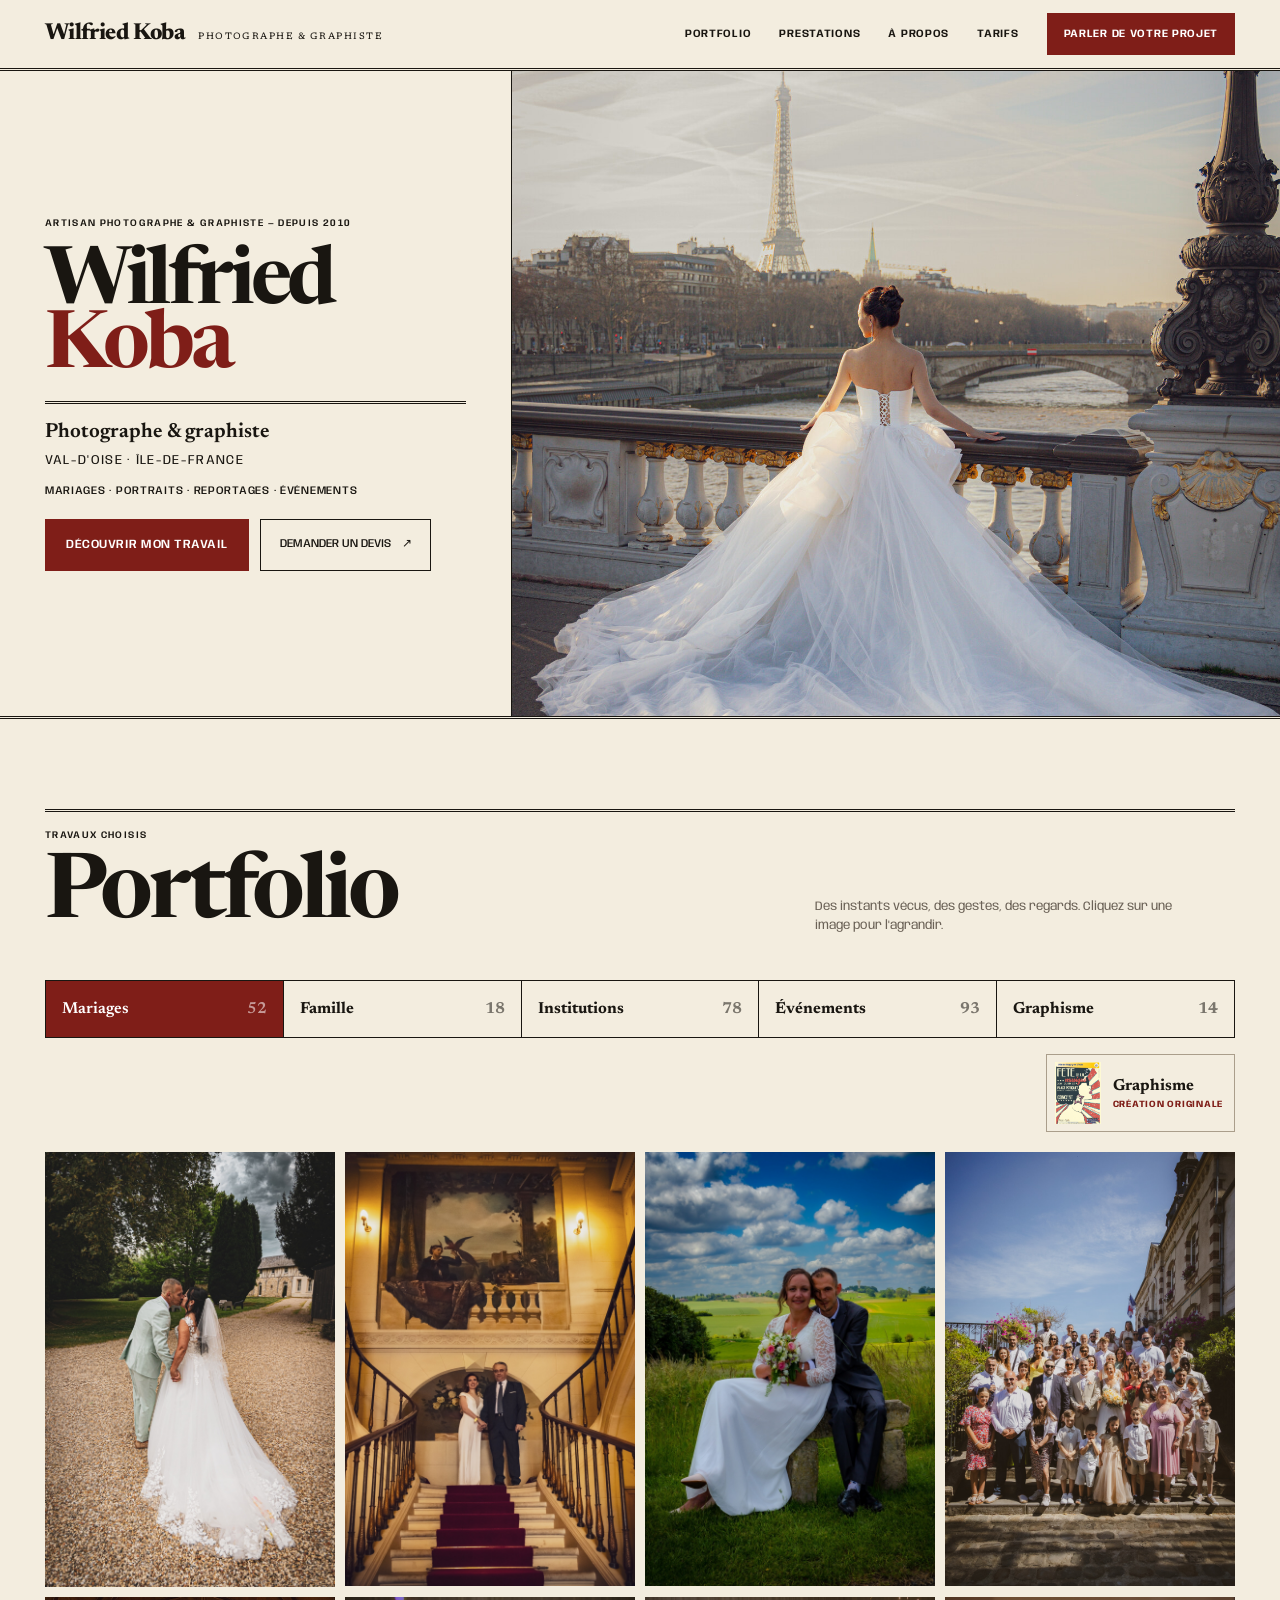
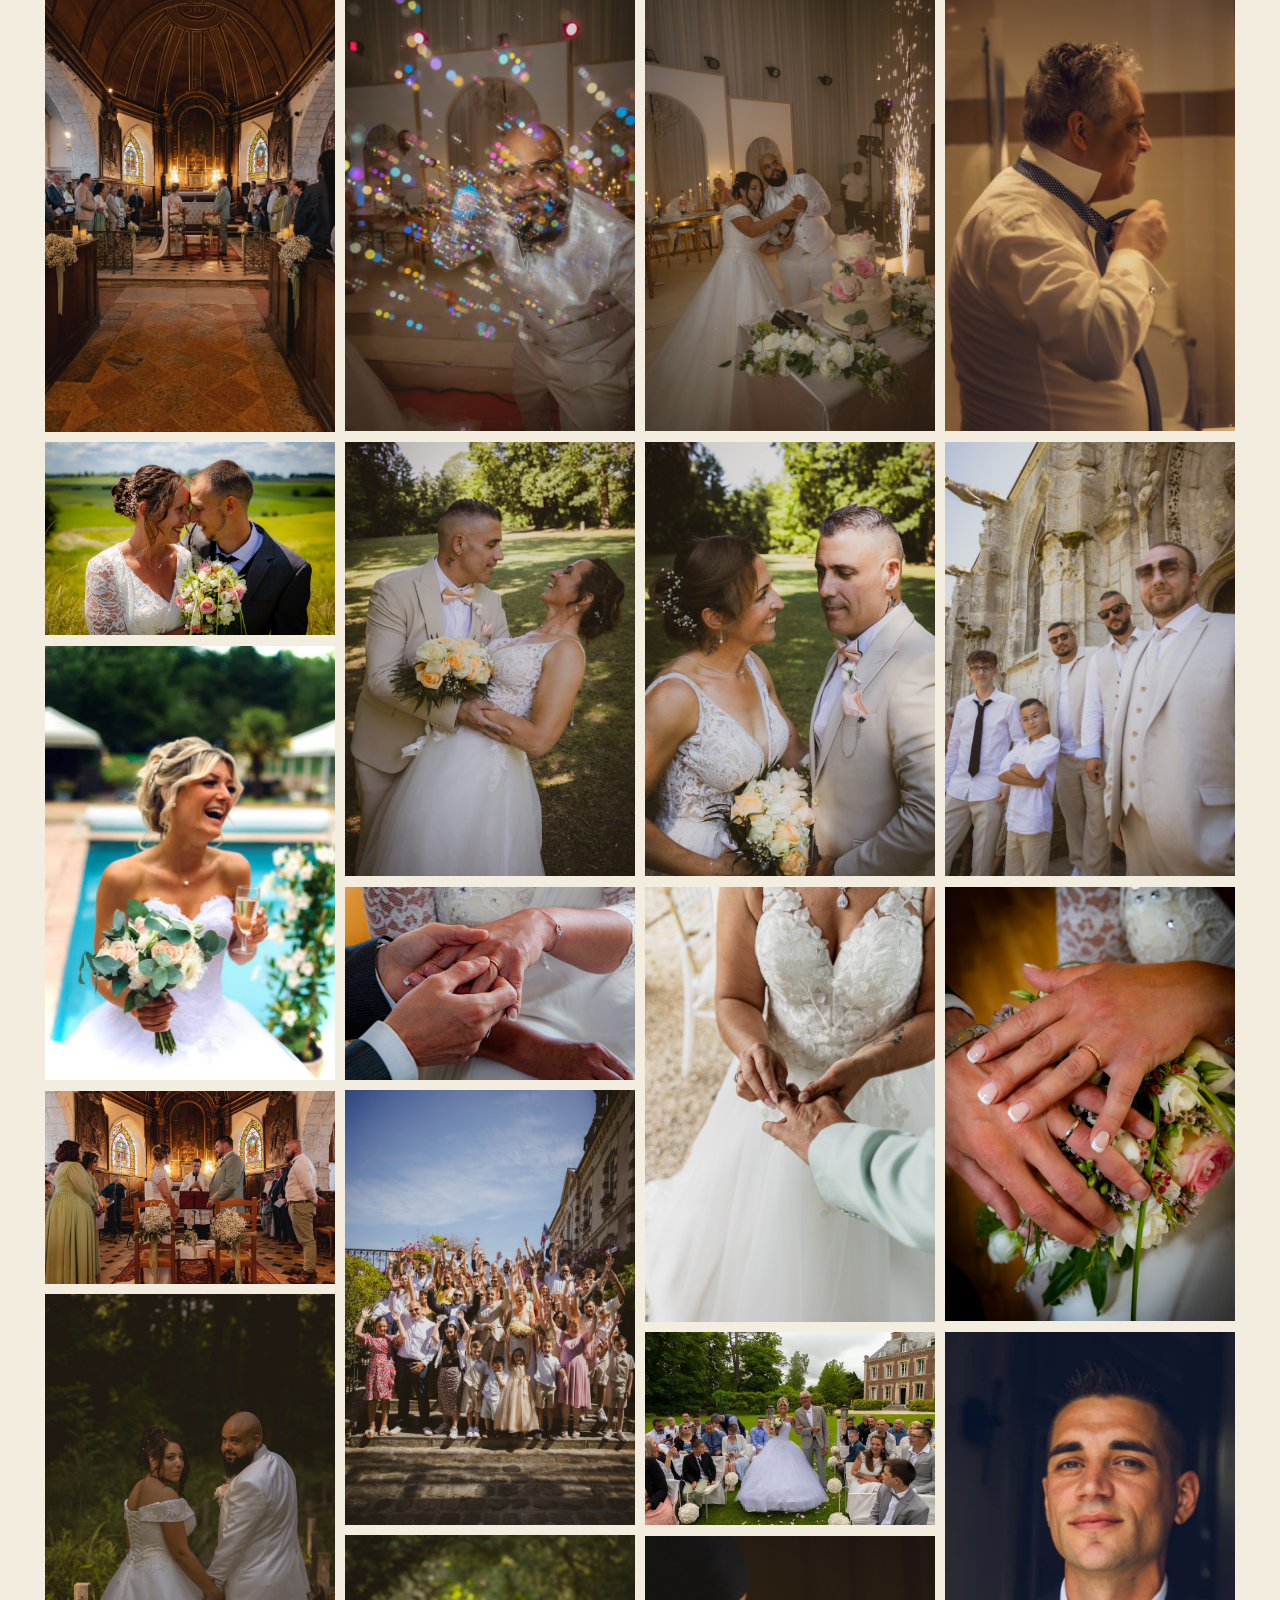
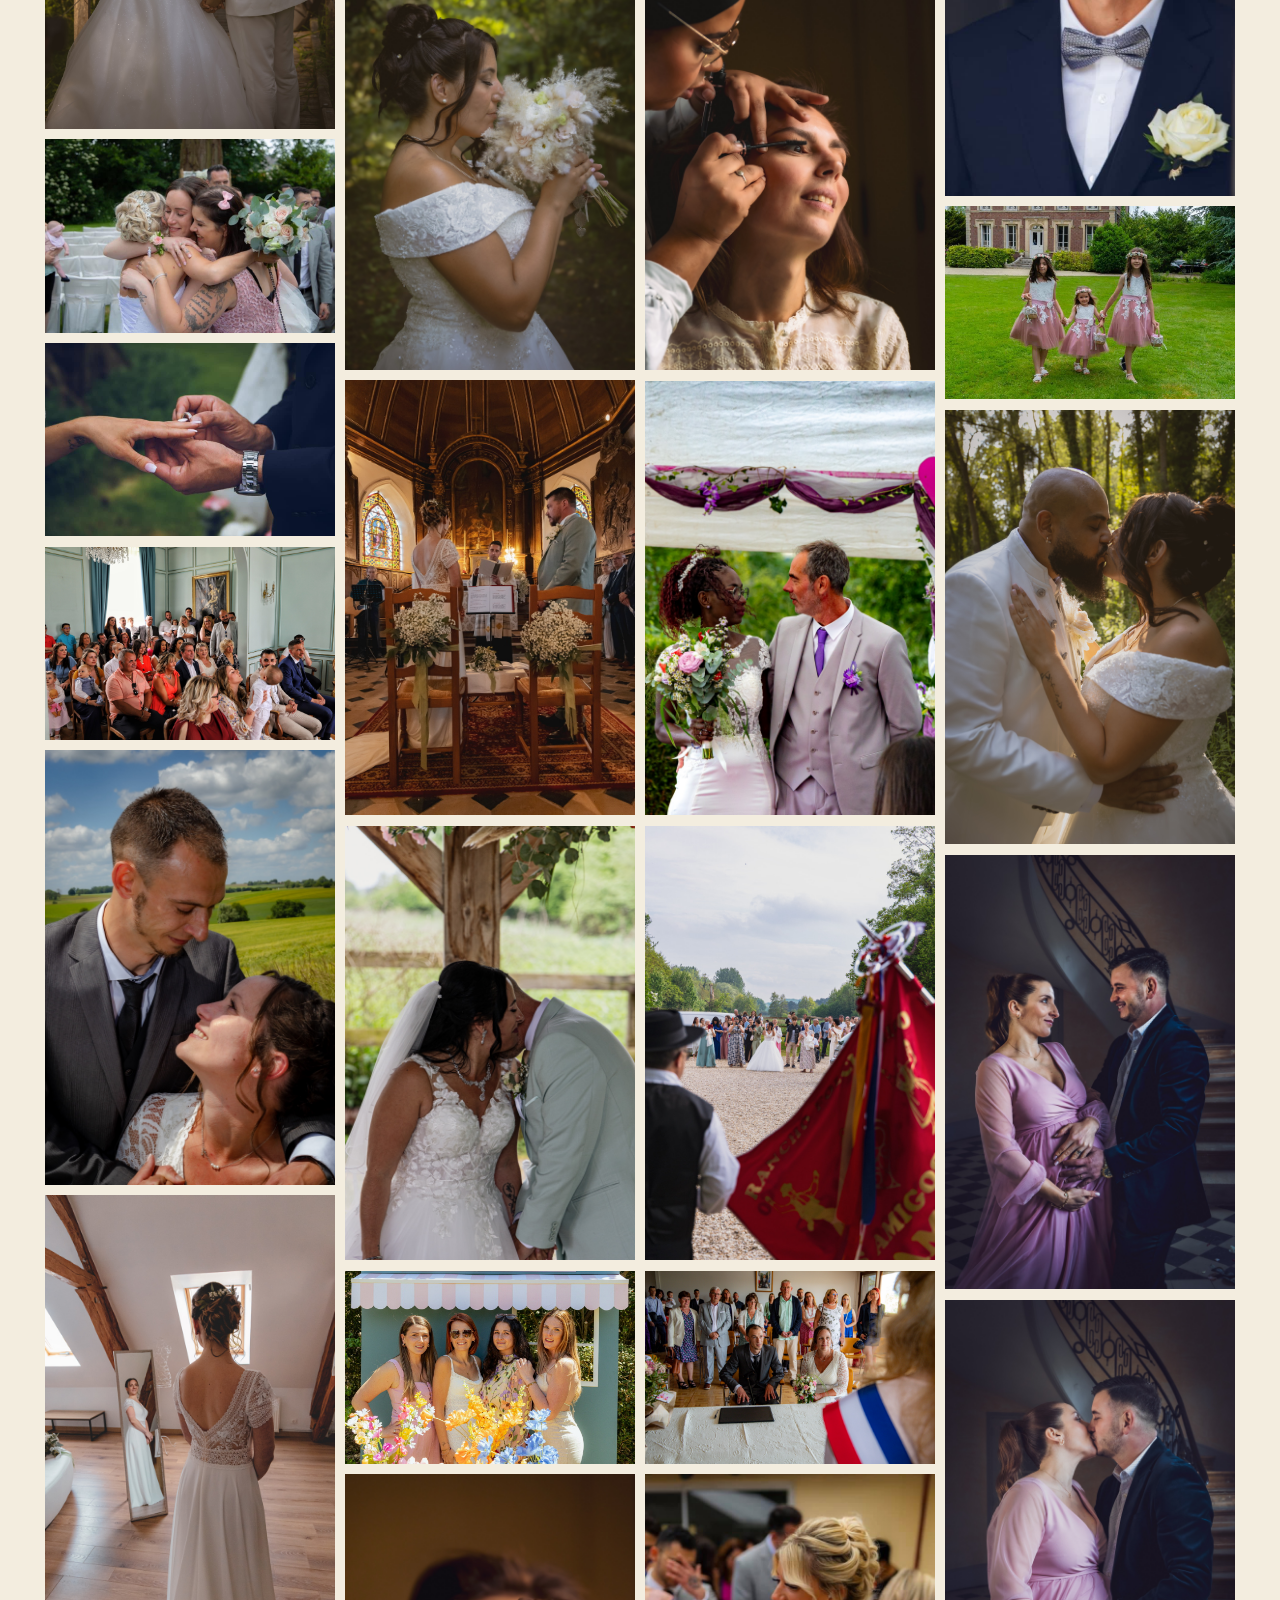
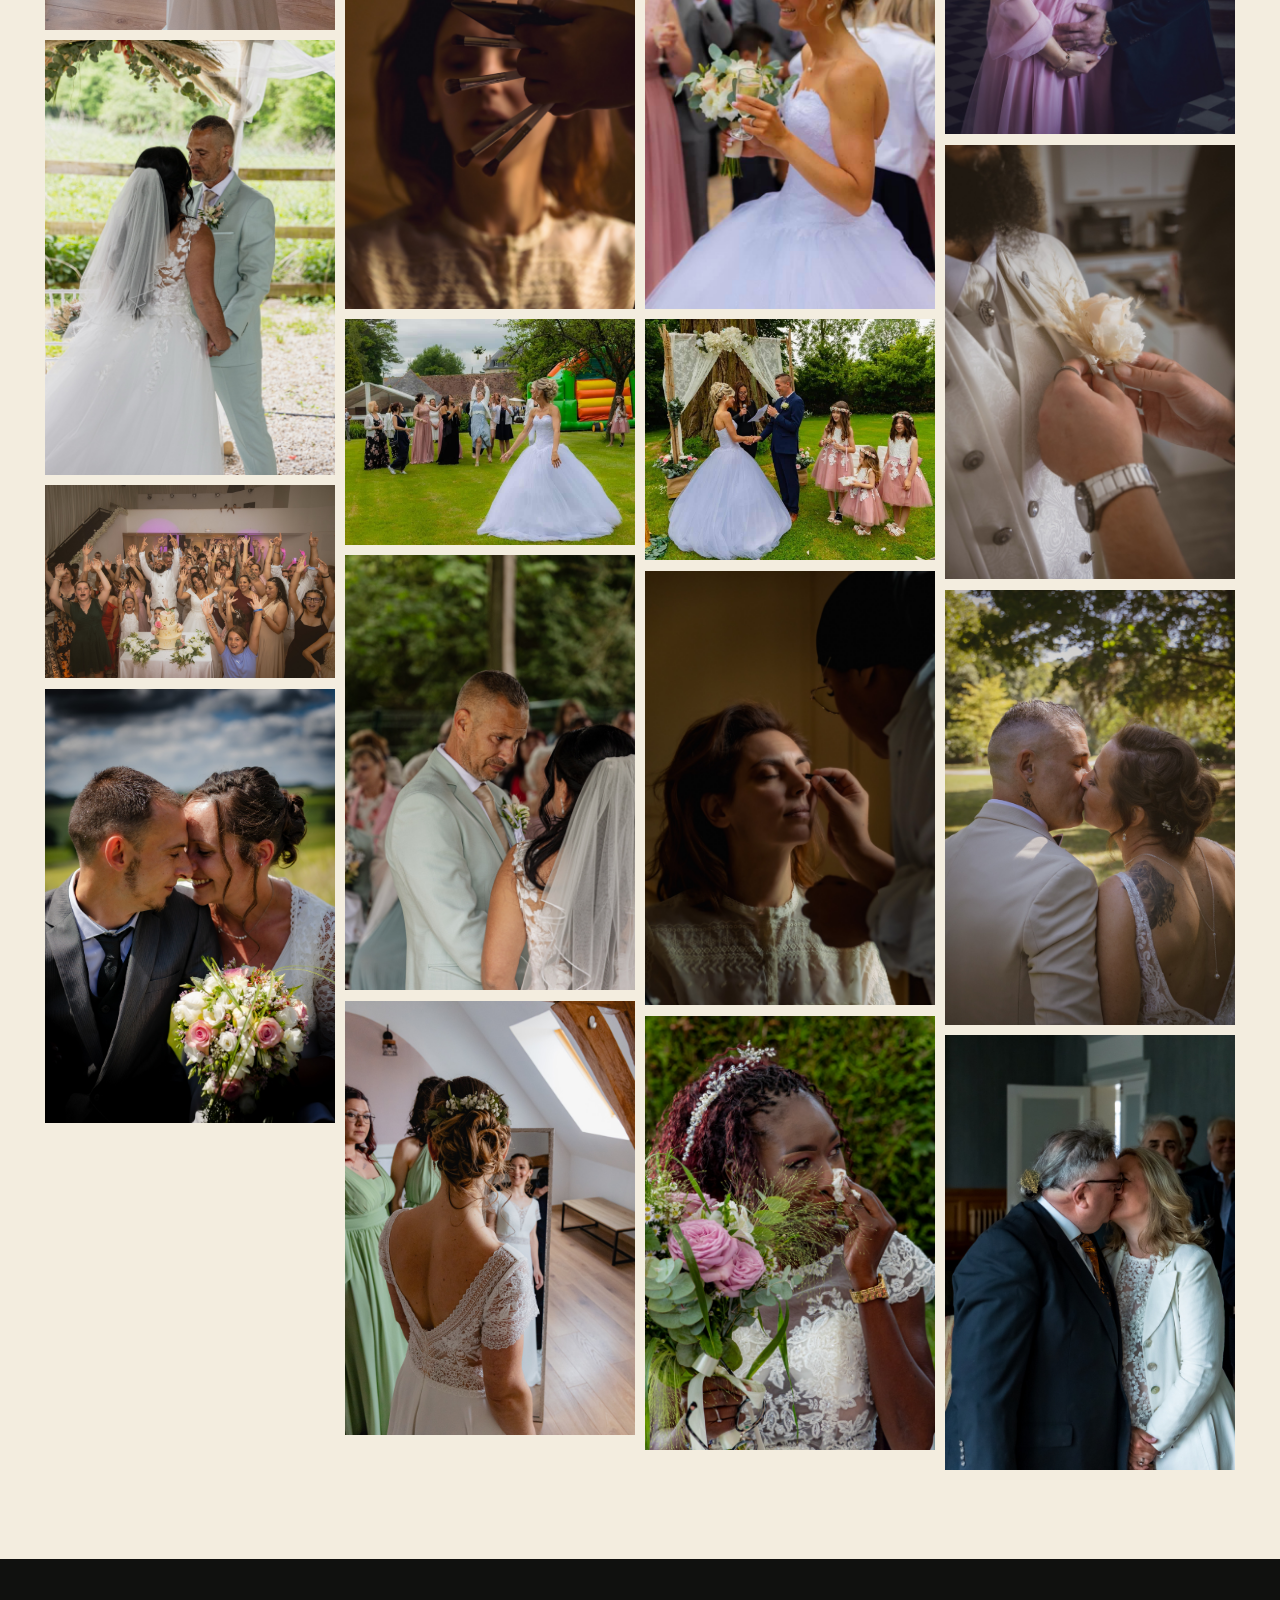
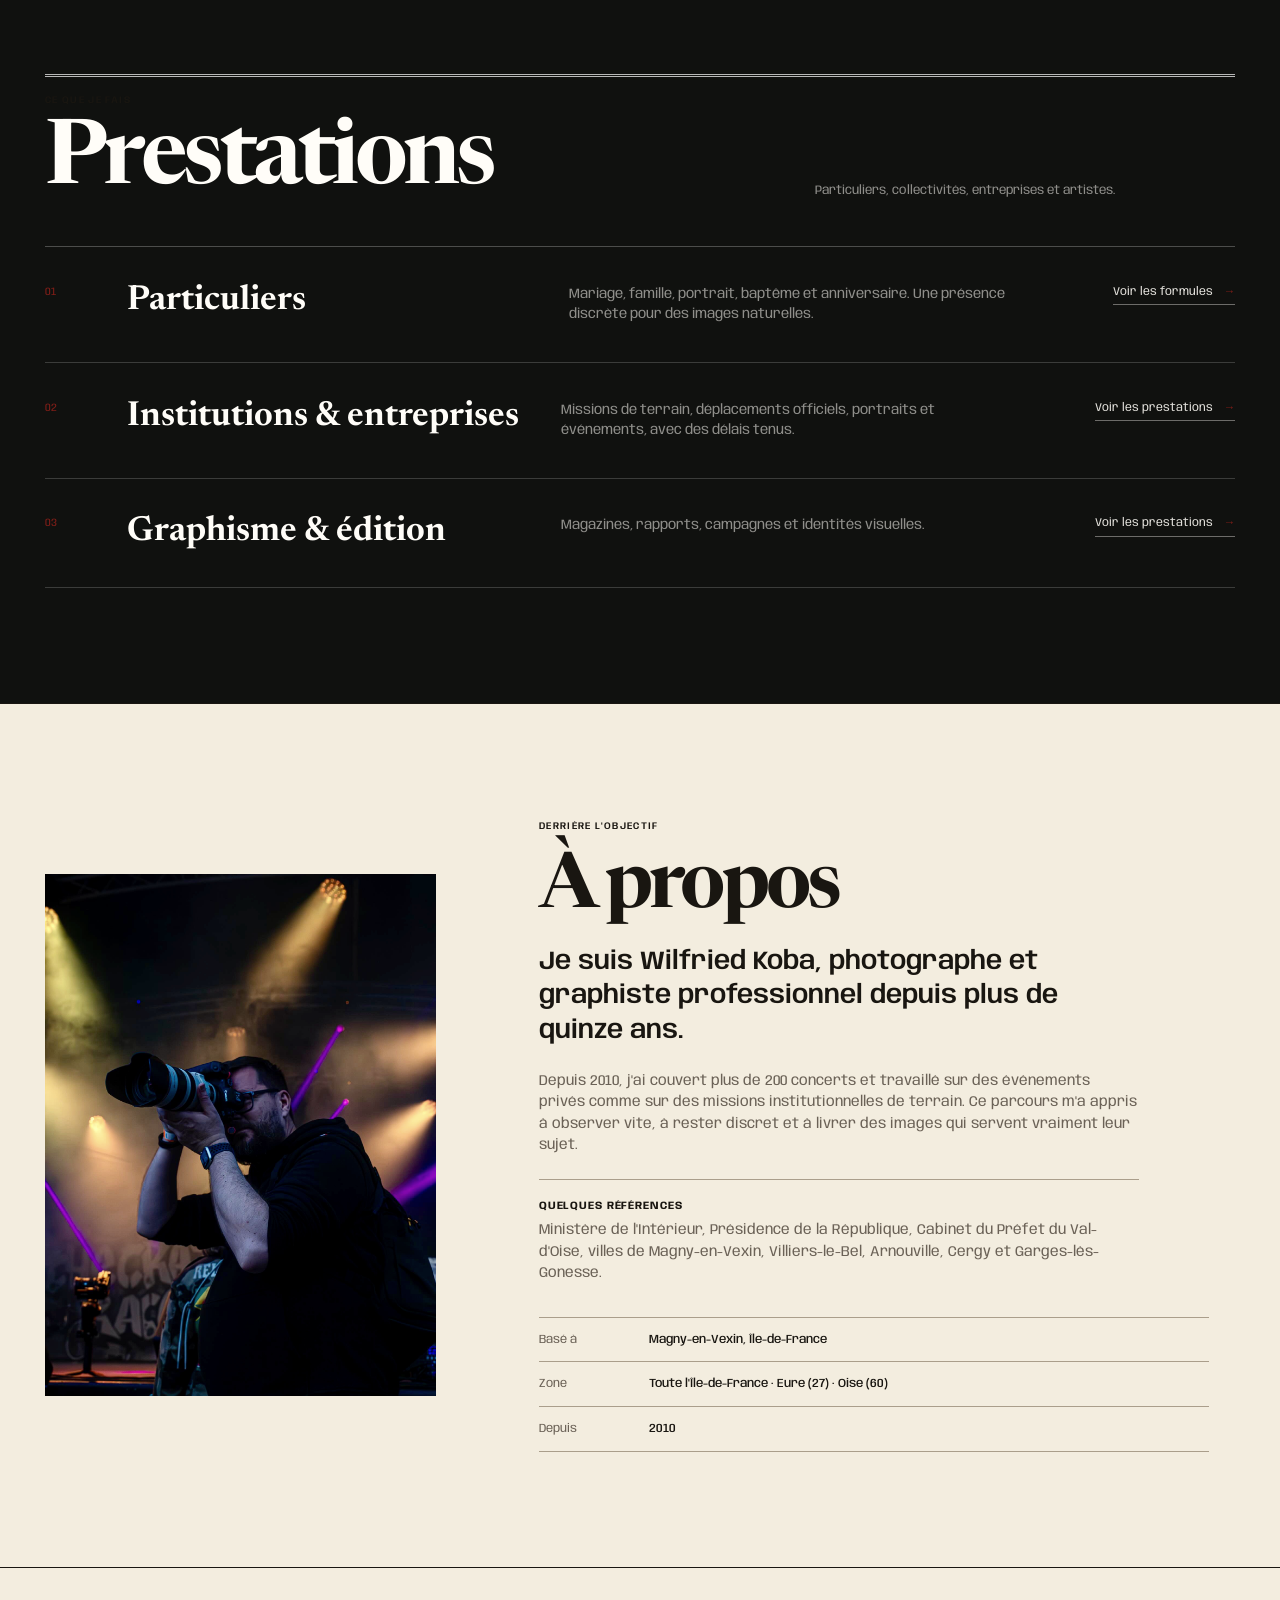
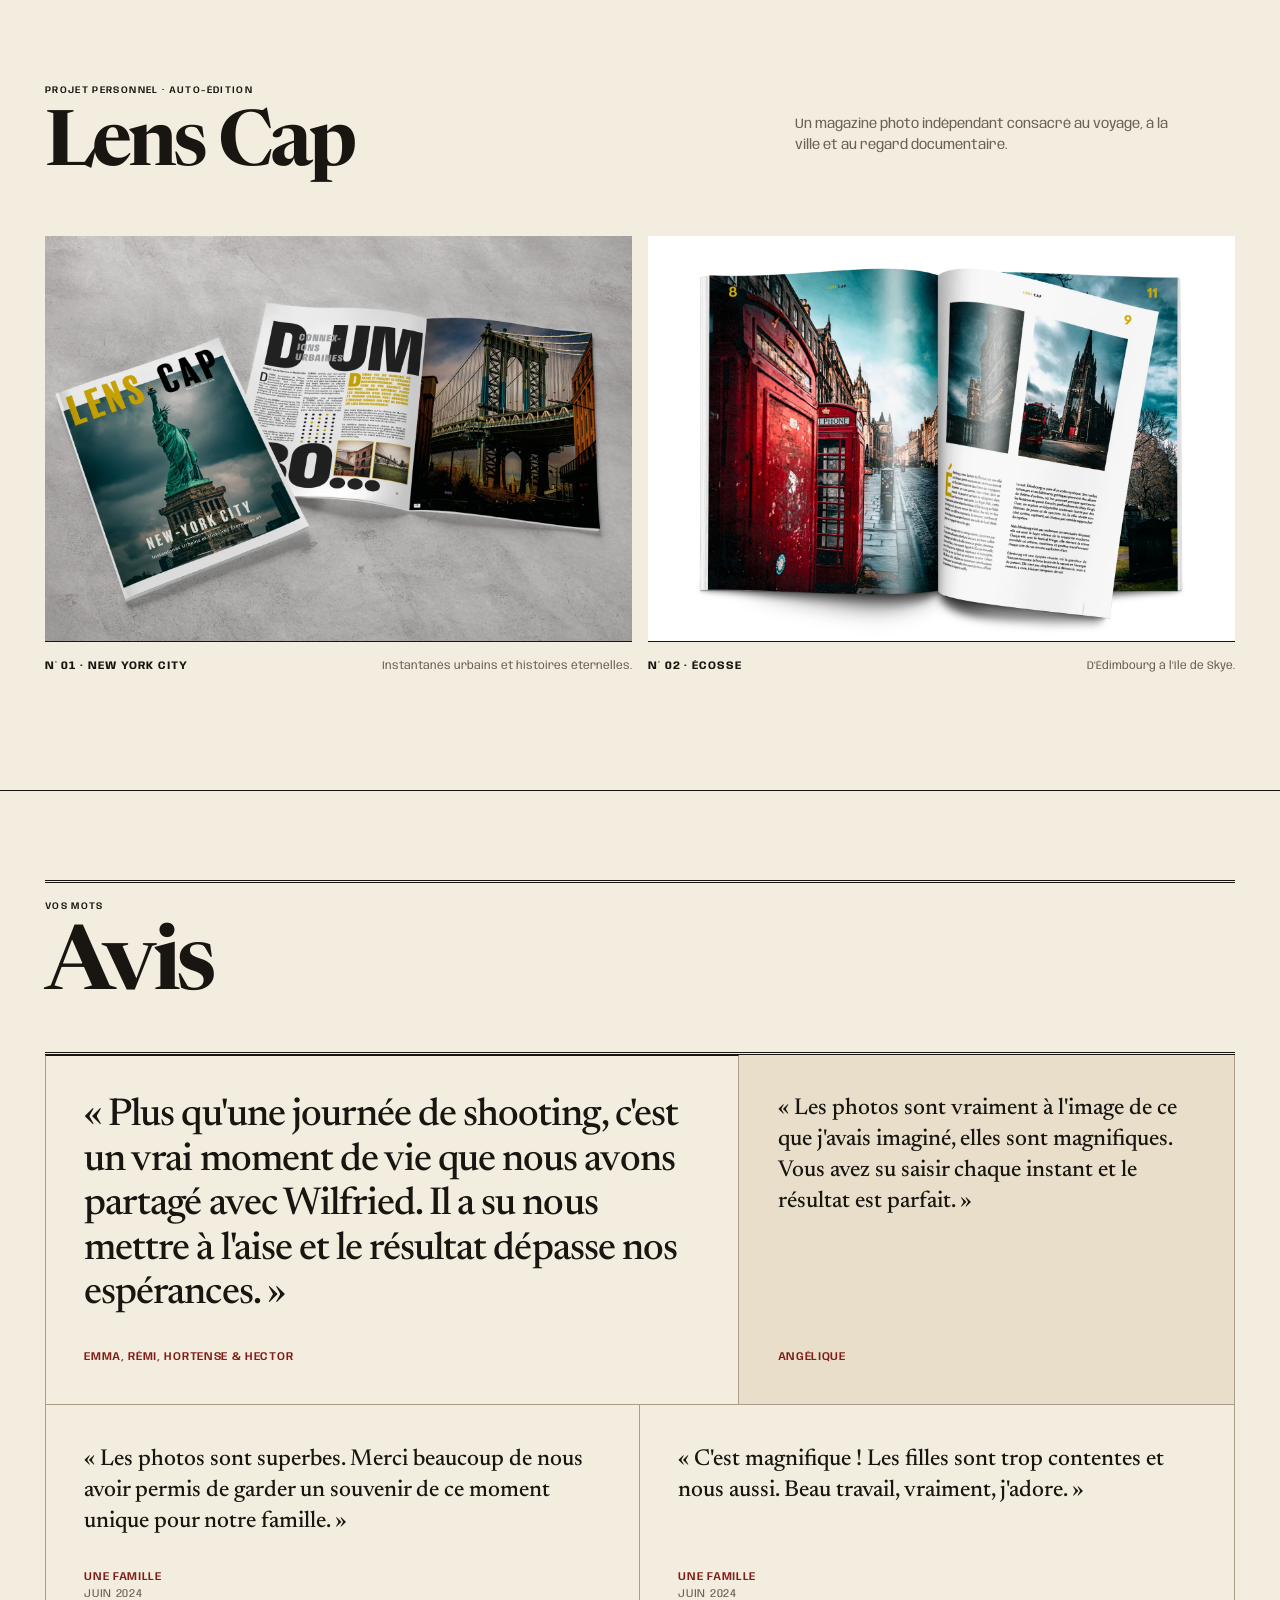
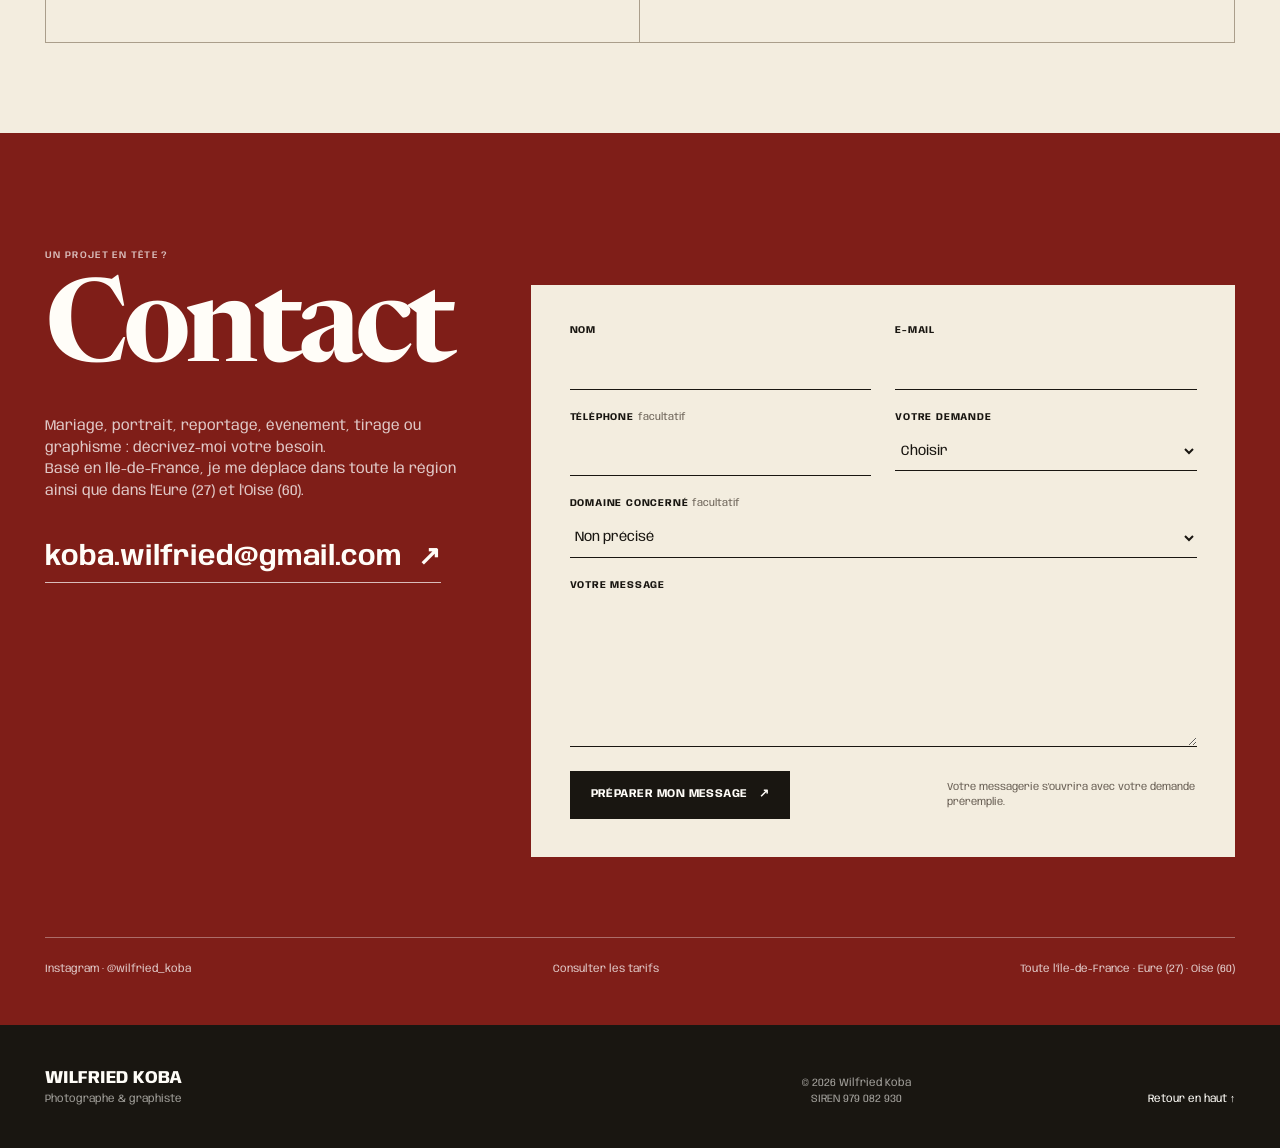
==== commit 6b9f72d4: "Enrichit les mariages et ajoute le formulaire de contact" ====
--- a/index.html
+++ b/index.html
@@ -9,7 +9,7 @@
   <link rel="preconnect" href="https://fonts.googleapis.com">
   <link rel="preconnect" href="https://fonts.gstatic.com" crossorigin>
   <link href="https://fonts.googleapis.com/css2?family=Anybody:wdth,wght@50..150,300..900&family=Newsreader:opsz,wght@6..72,400..800&display=swap" rel="stylesheet">
-  <link rel="stylesheet" href="assets/css/style.css?v=20260910-2">
+  <link rel="stylesheet" href="assets/css/style.css?v=20260910-3">
 </head>
 <body>
   <a class="skip-link" href="#main">Aller au contenu</a>
@@ -39,7 +39,7 @@
     <section class="portfolio-section" id="portfolio" aria-labelledby="portfolio-title">
       <div class="section-heading"><div><p class="kicker">Travaux choisis</p><h2 id="portfolio-title">Portfolio</h2></div><p>Des instants vécus, des gestes, des regards. Cliquez sur une image pour l'agrandir.</p></div>
       <div class="port-tabs" role="tablist" aria-label="Catégories du portfolio">
-        <button class="ptab active" id="tab-mariage" data-target="gal-mariage" role="tab" aria-controls="gal-mariage" aria-selected="true" tabindex="0">Mariages <span>30</span></button>
+        <button class="ptab active" id="tab-mariage" data-target="gal-mariage" role="tab" aria-controls="gal-mariage" aria-selected="true" tabindex="0">Mariages <span>52</span></button>
         <button class="ptab" id="tab-famille" data-target="gal-famille" role="tab" aria-controls="gal-famille" aria-selected="false" tabindex="-1">Famille <span>18</span></button>
         <button class="ptab" id="tab-corporate" data-target="gal-corporate" role="tab" aria-controls="gal-corporate" aria-selected="false" tabindex="-1">Institutions <span>78</span></button>
         <button class="ptab" id="tab-evenement" data-target="gal-evenement" role="tab" aria-controls="gal-evenement" aria-selected="false" tabindex="-1">Événements <span>93</span></button>
@@ -80,7 +80,7 @@
 
     <section class="about-section" id="apropos" aria-labelledby="about-title">
       <figure class="about-photo"><img src="assets/images/wilfried-en-action.jpg" alt="Wilfried Koba au travail pendant un concert" loading="lazy"></figure>
-      <div class="about-copy"><p class="kicker">Derrière l'objectif</p><h2 id="about-title">À propos</h2><p class="about-lead">Je suis Wilfried Koba, photographe et graphiste professionnel depuis plus de quinze ans.</p><p>Depuis 2010, j'ai couvert plus de 200 concerts et travaillé sur des événements privés comme sur des missions institutionnelles de terrain. Ce parcours m'a appris à observer vite, à rester discret et à livrer des images qui servent vraiment leur sujet.</p><p class="about-references"><strong>Quelques références</strong> Ministère de l'Intérieur, Présidence de la République, Cabinet du Préfet du Val-d'Oise, mairies de Magny-en-Vexin et Villiers-le-Bel.</p><dl class="about-facts"><div><dt>Basé à</dt><dd>Magny-en-Vexin</dd></div><div><dt>Zone</dt><dd>Eure (27) · Oise (60) · Île-de-France · déplacements</dd></div><div><dt>Depuis</dt><dd>2010</dd></div></dl></div>
+      <div class="about-copy"><p class="kicker">Derrière l'objectif</p><h2 id="about-title">À propos</h2><p class="about-lead">Je suis Wilfried Koba, photographe et graphiste professionnel depuis plus de quinze ans.</p><p>Depuis 2010, j'ai couvert plus de 200 concerts et travaillé sur des événements privés comme sur des missions institutionnelles de terrain. Ce parcours m'a appris à observer vite, à rester discret et à livrer des images qui servent vraiment leur sujet.</p><p class="about-references"><strong>Quelques références</strong> Ministère de l'Intérieur, Présidence de la République, Cabinet du Préfet du Val-d'Oise, villes de Magny-en-Vexin, Villiers-le-Bel, Arnouville, Cergy et Garges-lès-Gonesse.</p><dl class="about-facts"><div><dt>Basé à</dt><dd>Magny-en-Vexin, Île-de-France</dd></div><div><dt>Zone</dt><dd>Toute l'Île-de-France · Eure (27) · Oise (60)</dd></div><div><dt>Depuis</dt><dd>2010</dd></div></dl></div>
     </section>
 
     <section class="lenscap-section" aria-labelledby="lenscap-title">
@@ -101,11 +101,31 @@
       </div>
     </section>
 
-    <section class="contact-section" id="contact" aria-labelledby="contact-title"><p class="kicker">Un projet en tête ?</p><div class="contact-main"><h2 id="contact-title">Contact</h2><div class="contact-copy"><p>Mariage, portrait, reportage, événement ou graphisme : décrivez-moi votre besoin.</p><a class="contact-email" href="mailto:koba.wilfried@gmail.com">koba.wilfried@gmail.com <span aria-hidden="true">↗</span></a></div></div><div class="contact-meta"><a href="https://www.instagram.com/wilfried_koba" target="_blank" rel="noopener">Instagram · @wilfried_koba</a><a href="tarifs.html">Consulter les tarifs</a><span>27 · 60 · Île-de-France · déplacements</span></div></section>
+    <section class="contact-section" id="contact" aria-labelledby="contact-title">
+      <p class="kicker">Un projet en tête ?</p>
+      <div class="contact-main">
+        <div class="contact-copy">
+          <h2 id="contact-title">Contact</h2>
+          <p>Mariage, portrait, reportage, événement, tirage ou graphisme : décrivez-moi votre besoin.</p>
+          <p>Basé en Île-de-France, je me déplace dans toute la région ainsi que dans l'Eure (27) et l'Oise (60).</p>
+          <a class="contact-email" href="mailto:koba.wilfried@gmail.com">koba.wilfried@gmail.com <span aria-hidden="true">↗</span></a>
+        </div>
+        <form class="contact-form" id="contactForm" action="mailto:koba.wilfried@gmail.com" method="post" enctype="text/plain">
+          <div class="contact-field"><label for="contactName">Nom</label><input id="contactName" name="nom" type="text" autocomplete="name" required></div>
+          <div class="contact-field"><label for="contactEmail">E-mail</label><input id="contactEmail" name="email" type="email" autocomplete="email" required></div>
+          <div class="contact-field"><label for="contactPhone">Téléphone <span>facultatif</span></label><input id="contactPhone" name="telephone" type="tel" autocomplete="tel"></div>
+          <div class="contact-field"><label for="contactRequest">Votre demande</label><select id="contactRequest" name="demande" required><option value="">Choisir</option><option>Demande de devis</option><option>Demande de renseignement</option><option>Achat d'un magazine Lens Cap</option><option>Commande de tirages photo</option><option>Autre demande</option></select></div>
+          <div class="contact-field contact-field-wide"><label for="contactProject">Domaine concerné <span>facultatif</span></label><select id="contactProject" name="projet"><option value="">Non précisé</option><option>Mariage</option><option>Famille ou portrait</option><option>Événement</option><option>Institution ou entreprise</option><option>Graphisme</option></select></div>
+          <div class="contact-field contact-field-wide"><label for="contactMessage">Votre message</label><textarea id="contactMessage" name="message" rows="6" required></textarea></div>
+          <div class="contact-submit"><button class="contact-button" type="submit">Préparer mon message <span aria-hidden="true">↗</span></button><p id="contactNote">Votre messagerie s'ouvrira avec votre demande préremplie.</p></div>
+        </form>
+      </div>
+      <div class="contact-meta"><a href="https://www.instagram.com/wilfried_koba" target="_blank" rel="noopener">Instagram · @wilfried_koba</a><a href="tarifs.html">Consulter les tarifs</a><span>Toute l'Île-de-France · Eure (27) · Oise (60)</span></div>
+    </section>
   </main>
 
   <footer><div class="footer-inner"><div><strong>Wilfried Koba</strong><span>Photographe &amp; graphiste</span></div><p>© <span id="year"></span> Wilfried Koba<br>SIREN 979 082 930</p><a href="#top">Retour en haut ↑</a></div></footer>
   <div class="lightbox" id="lightbox" role="dialog" aria-modal="true" aria-label="Photographie agrandie" aria-hidden="true"><button class="lightbox-close" id="lightboxClose" aria-label="Fermer">Fermer ×</button><button class="lightbox-nav lightbox-prev" id="lightboxPrev" aria-label="Photo précédente">←</button><img src="" alt="" id="lightboxImg"><button class="lightbox-nav lightbox-next" id="lightboxNext" aria-label="Photo suivante">→</button></div>
-  <script src="assets/js/script.js?v=20260910-2"></script>
+  <script src="assets/js/script.js?v=20260910-3"></script>
 </body>
 </html>
--- a/assets/css/style.css
+++ b/assets/css/style.css
@@ -100,7 +100,21 @@
 .testimonials-grid blockquote cite span{color:var(--muted);opacity:1}
 .contact-section{background:var(--signal)}
 .contact-section h2{font-size:clamp(4rem,9vw,9rem)}
+.contact-main{grid-template-columns:minmax(280px,.75fr) minmax(420px,1.25fr);align-items:start;gap:clamp(2rem,5vw,5rem)}
 .contact-email{font-family:var(--sans);font-weight:650}
+.contact-copy h2{margin-bottom:2rem}
+.contact-form{display:grid;grid-template-columns:1fr 1fr;gap:1.25rem 1.5rem;padding:clamp(1.4rem,3vw,2.4rem);background:var(--paper);color:var(--ink)}
+.contact-field{display:flex;flex-direction:column;gap:.45rem}
+.contact-field-wide,.contact-submit{grid-column:1 / -1}
+.contact-field label{font-size:.63rem;font-weight:700;letter-spacing:.08em;text-transform:uppercase}
+.contact-field label span{color:var(--muted);font-weight:400;letter-spacing:0;text-transform:none}
+.contact-field input,.contact-field select,.contact-field textarea{width:100%;border:0;border-bottom:1px solid var(--ink);border-radius:0;padding:.7rem .1rem;background:transparent;color:var(--ink);font:inherit;font-size:.86rem;outline:none}
+.contact-field textarea{min-height:130px;resize:vertical}
+.contact-field input:focus,.contact-field select:focus,.contact-field textarea:focus{border-bottom-color:var(--signal);box-shadow:0 1px 0 var(--signal)}
+.contact-submit{display:flex;align-items:center;justify-content:space-between;gap:1.5rem;margin-top:.25rem}
+.contact-submit p{max-width:250px;color:var(--muted);font-size:.65rem;line-height:1.4}
+.contact-button{display:inline-flex;align-items:center;justify-content:center;gap:.7rem;min-height:48px;padding:.8rem 1.25rem;border:1px solid var(--ink);background:var(--ink);color:var(--white);font:inherit;font-size:.72rem;font-weight:700;letter-spacing:.04em;text-transform:uppercase;cursor:pointer}
+.contact-button:hover{background:var(--signal);border-color:var(--signal)}
 .footer-inner strong{font-family:var(--sans);font-weight:750;text-transform:uppercase}
 .tarifs-hero h1,.tarifs-section-head h2,.pack-name,.pack-price,.pack-subhead,.graphic-intro h3,.institution-intro h3,.institution-offer strong,.institution-contact strong,.tarifs-cta-band h2{font-family:var(--serif)!important}
 .tarifs-hero h1{font-weight:700!important;text-transform:none!important}
@@ -142,6 +156,11 @@
   .family-packs{grid-template-columns:1fr!important}
   .section-heading h2,.about-copy h2,.lenscap-section h2{font-size:clamp(3rem,15vw,5.4rem)}
   .contact-section h2{font-size:clamp(3.5rem,18vw,6rem)}
+  .contact-main{grid-template-columns:1fr;gap:2.5rem}
+  .contact-form{grid-template-columns:1fr}
+  .contact-field-wide,.contact-submit{grid-column:auto}
+  .contact-submit{align-items:flex-start;flex-direction:column}
+  .contact-button{width:100%}
   .port-tabs{position:static;overflow:visible}
   .port-tabs{grid-template-columns:1fr 1fr}
   .ptab{min-width:0}
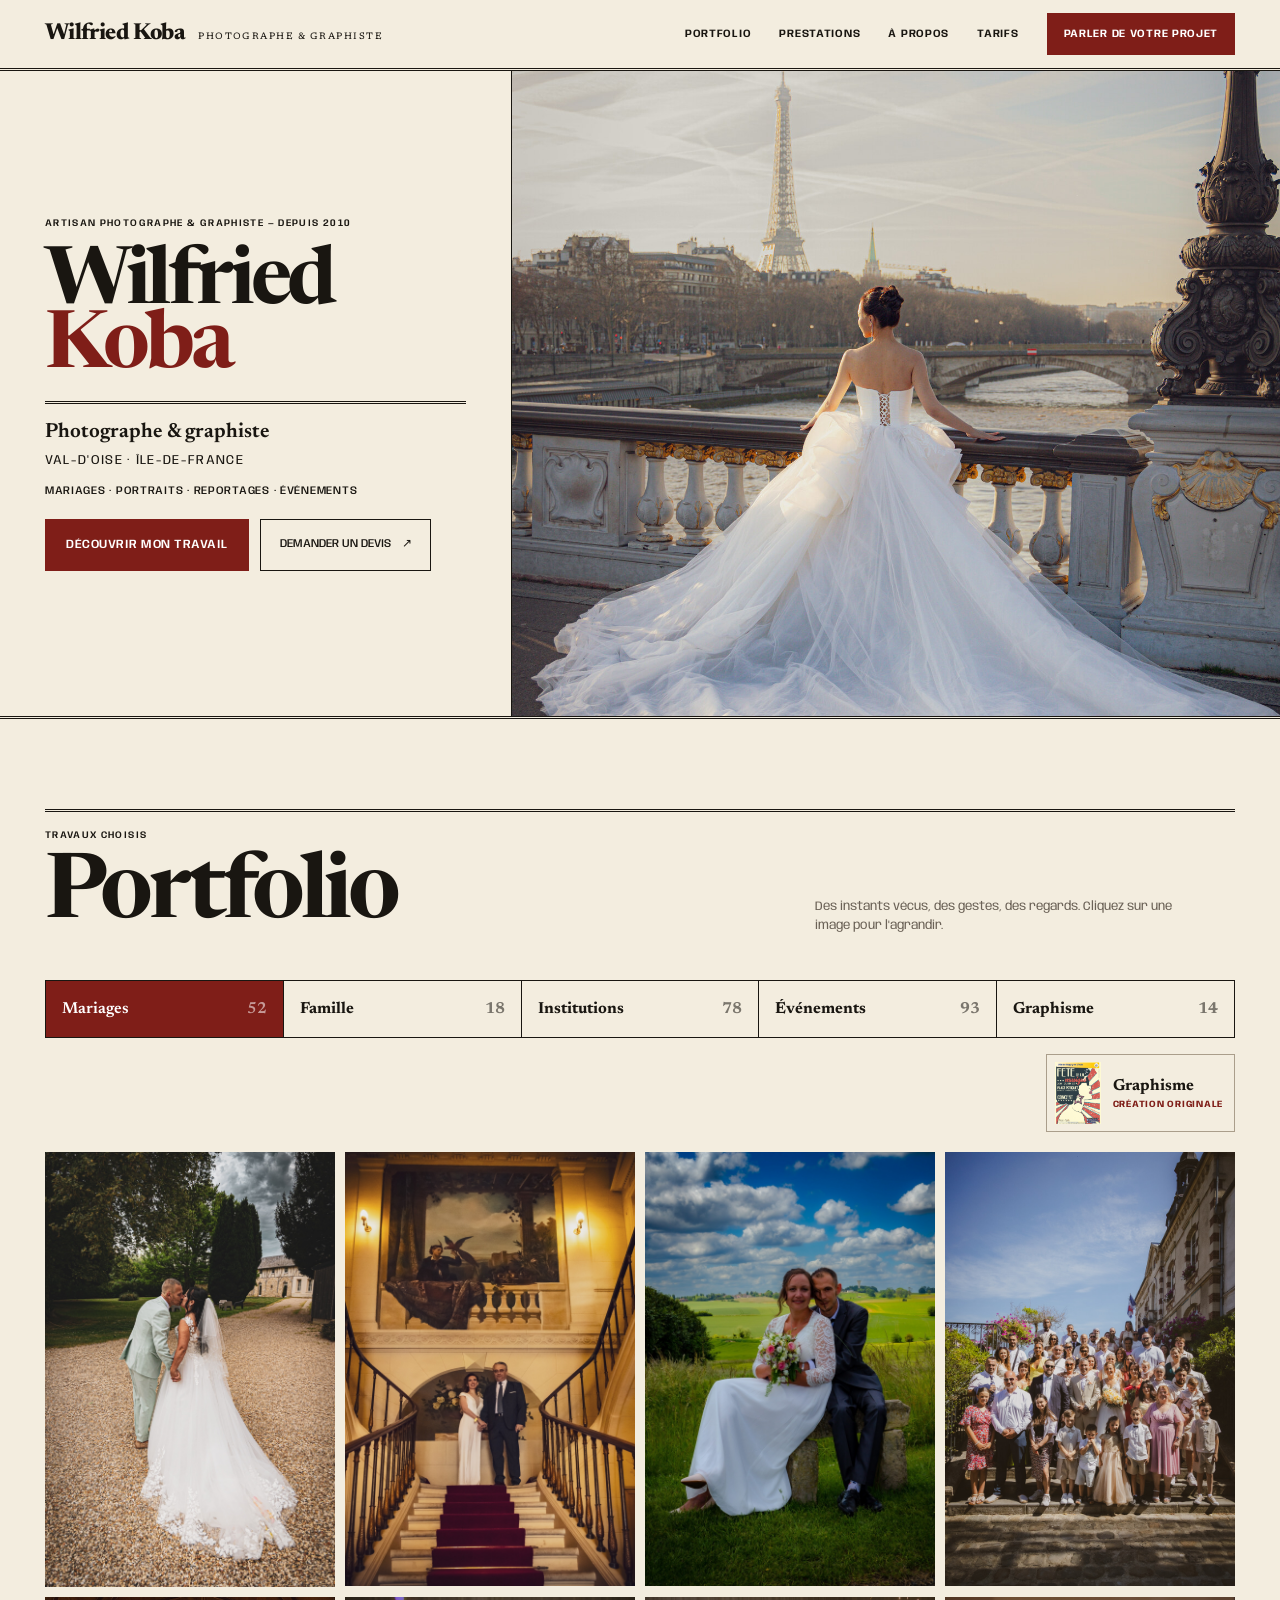
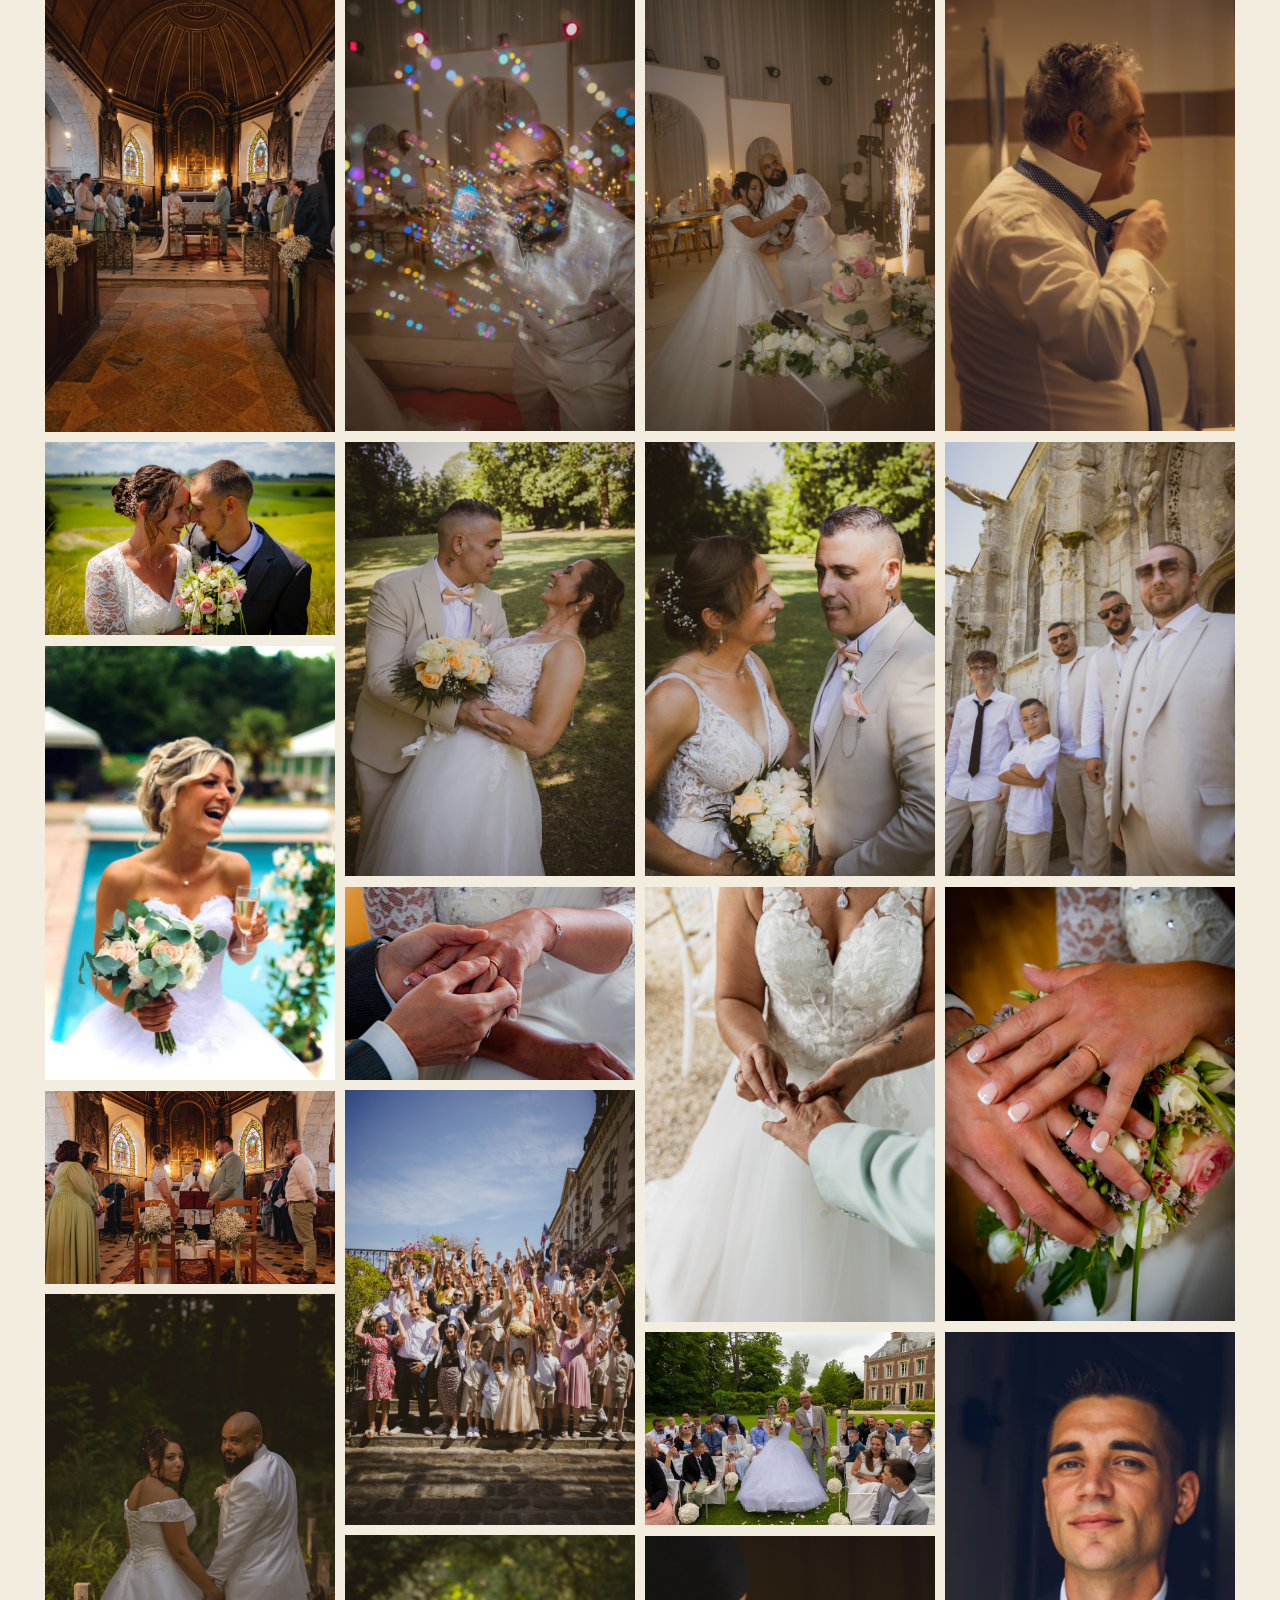
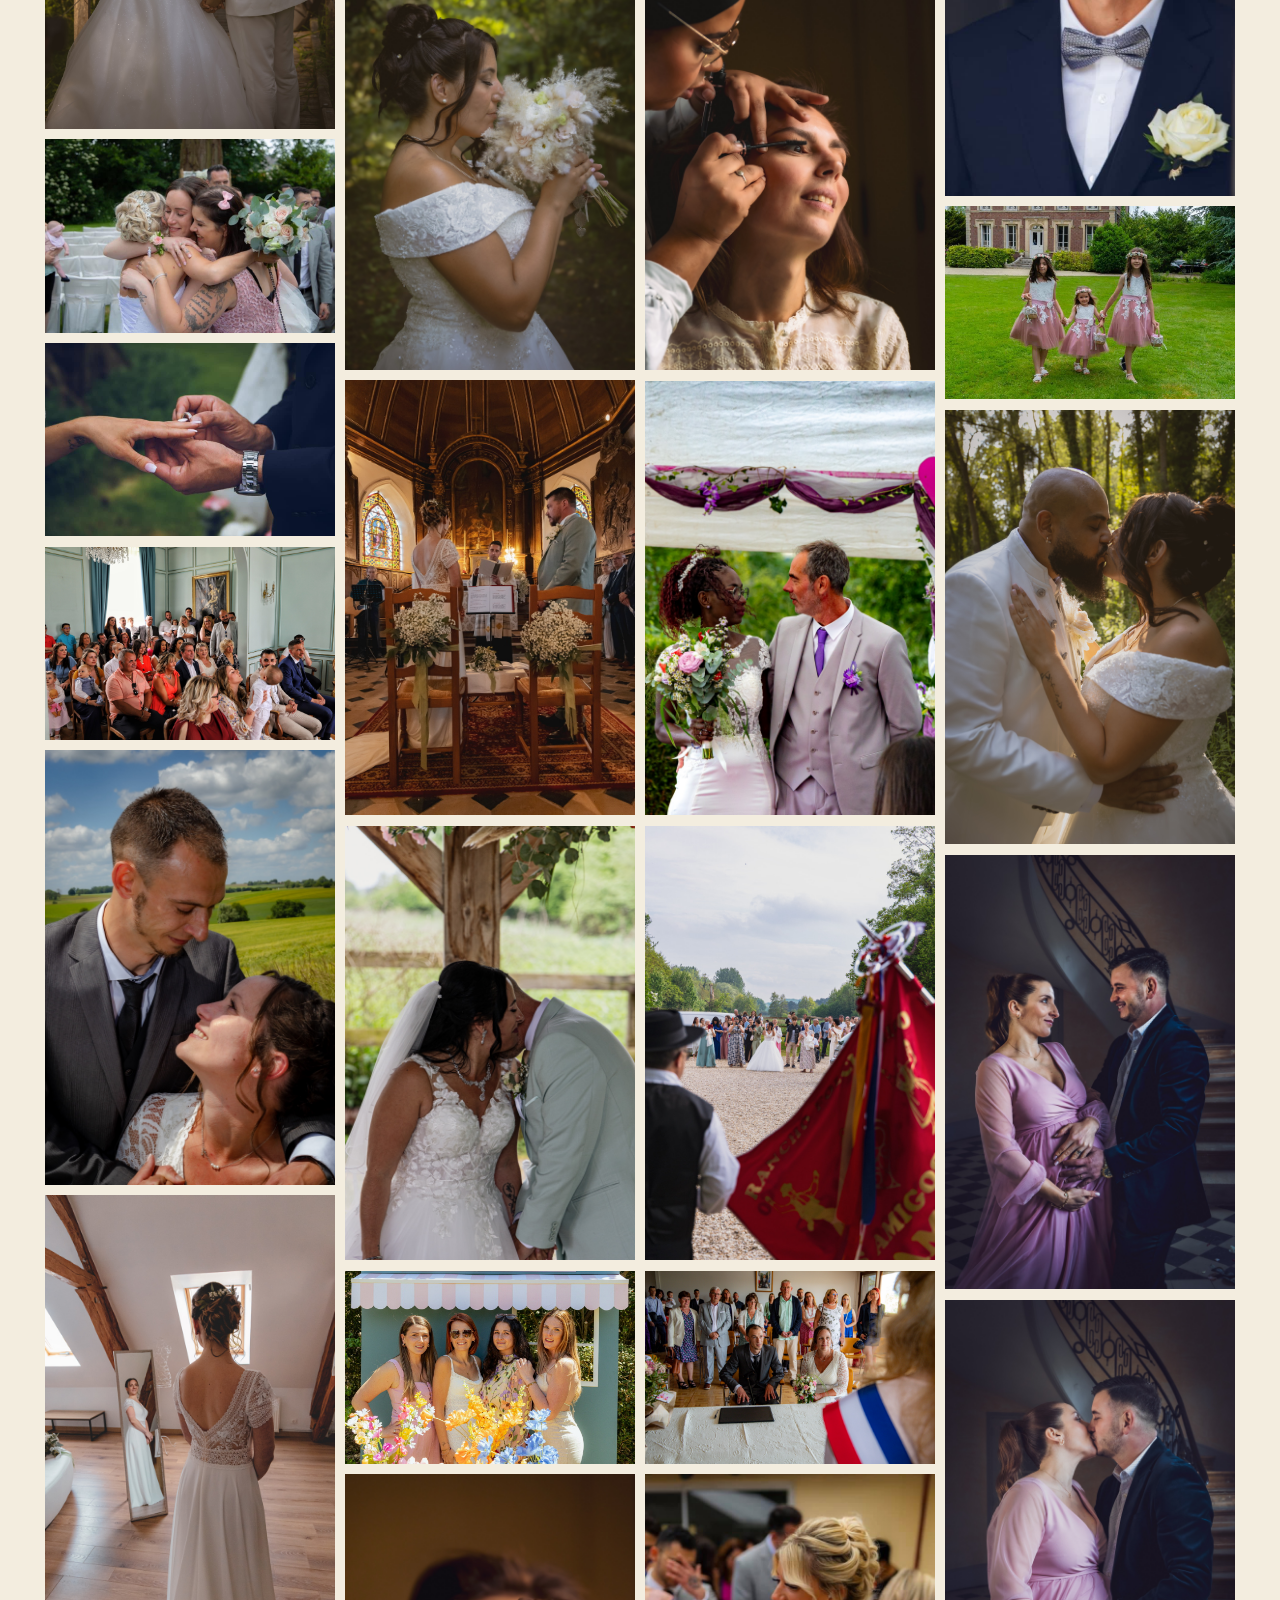
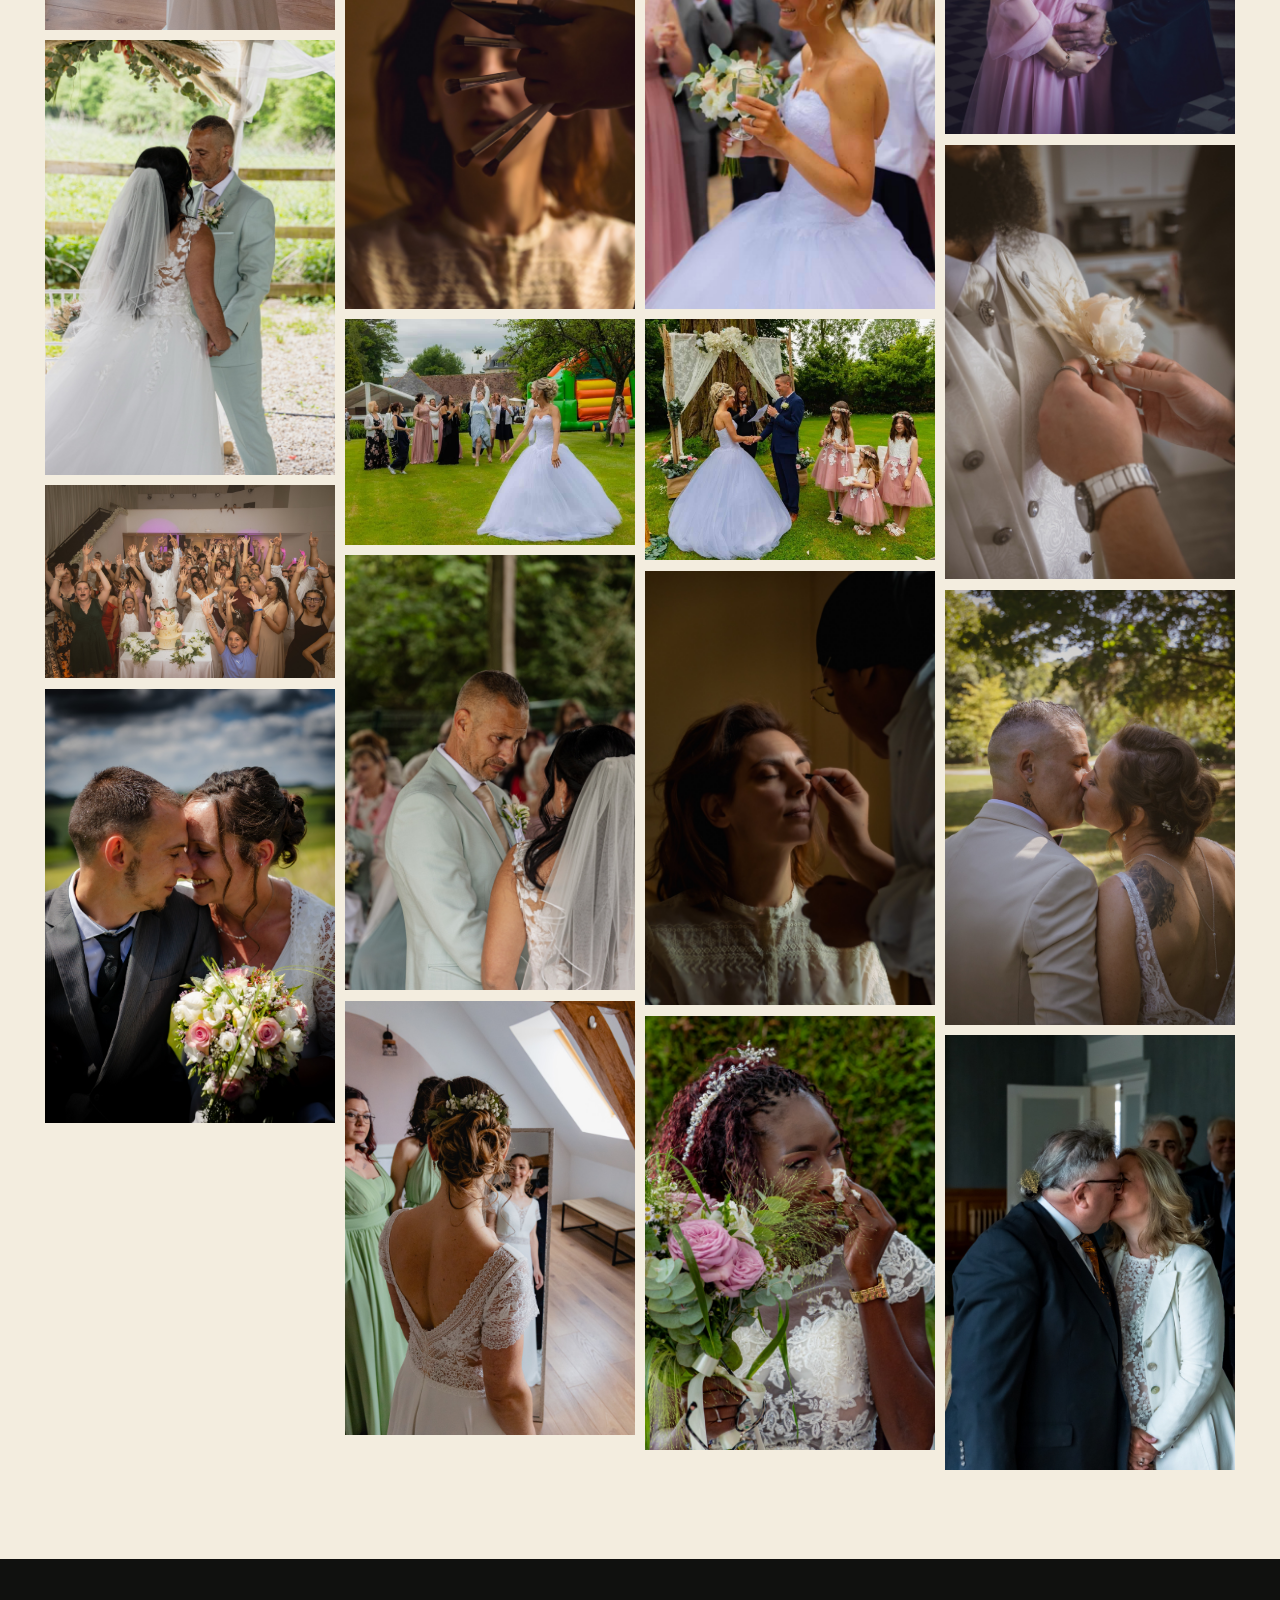
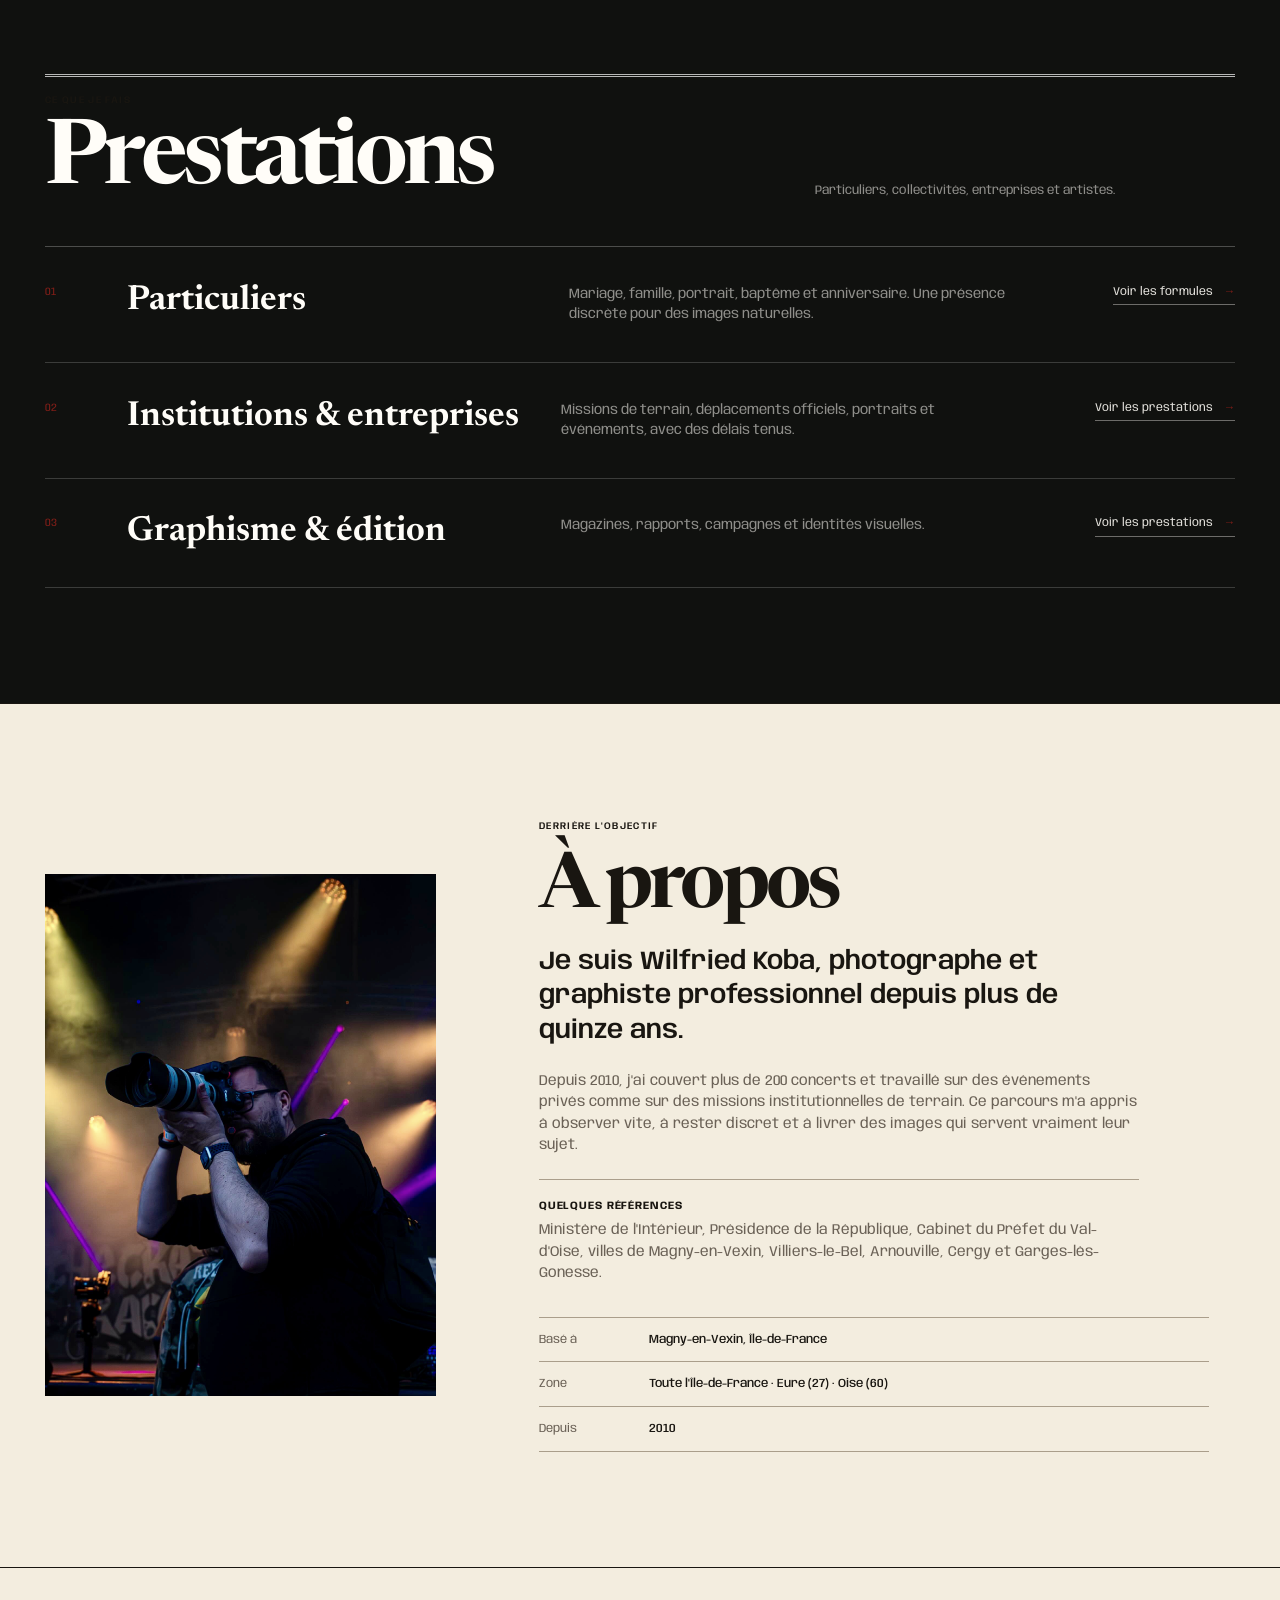
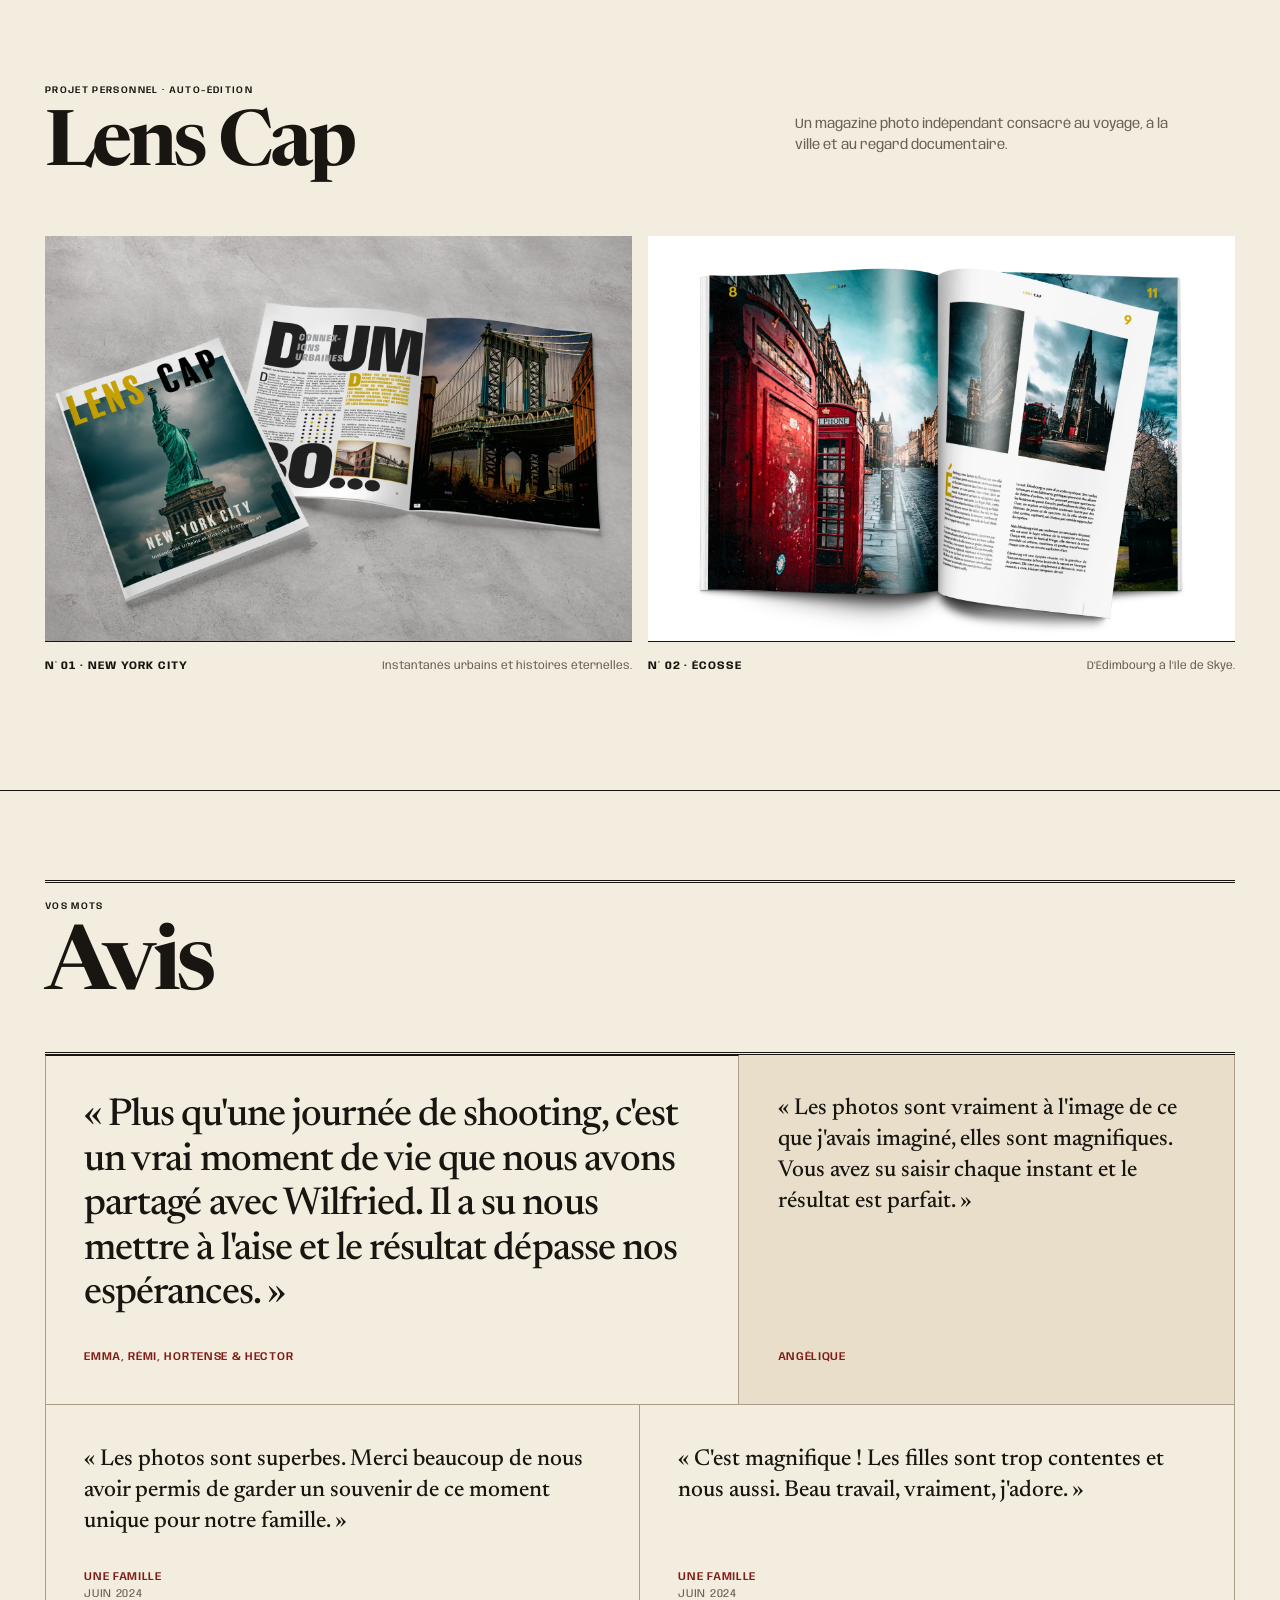
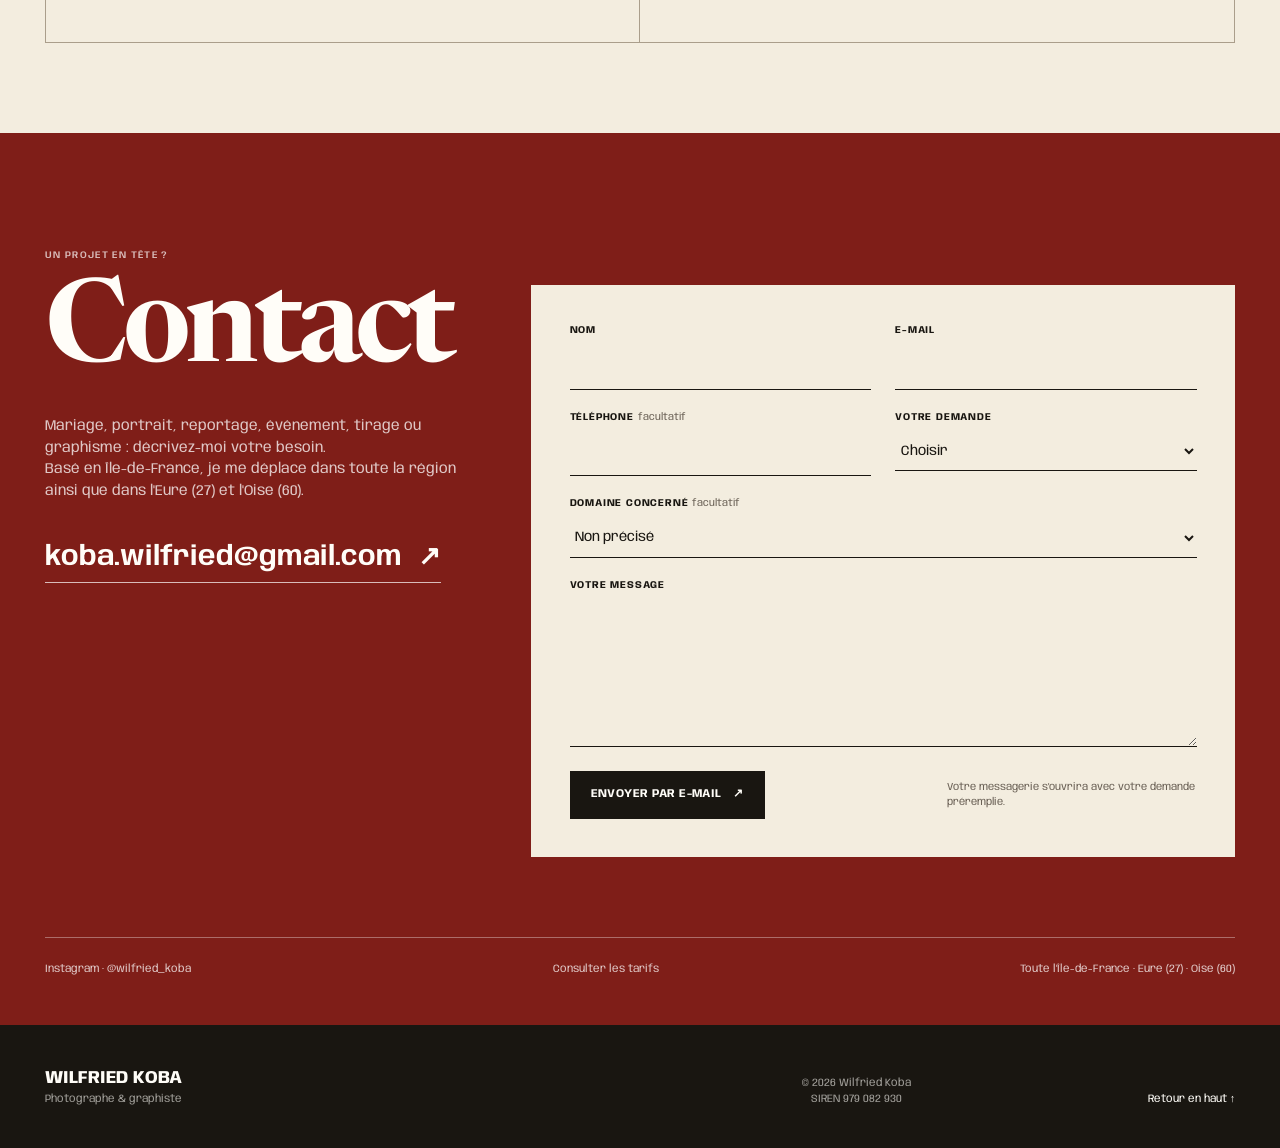
==== commit 324294b7: "Clarifie l'envoi du formulaire par e-mail" ====
--- a/index.html
+++ b/index.html
@@ -117,7 +117,7 @@
           <div class="contact-field"><label for="contactRequest">Votre demande</label><select id="contactRequest" name="demande" required><option value="">Choisir</option><option>Demande de devis</option><option>Demande de renseignement</option><option>Achat d'un magazine Lens Cap</option><option>Commande de tirages photo</option><option>Autre demande</option></select></div>
           <div class="contact-field contact-field-wide"><label for="contactProject">Domaine concerné <span>facultatif</span></label><select id="contactProject" name="projet"><option value="">Non précisé</option><option>Mariage</option><option>Famille ou portrait</option><option>Événement</option><option>Institution ou entreprise</option><option>Graphisme</option></select></div>
           <div class="contact-field contact-field-wide"><label for="contactMessage">Votre message</label><textarea id="contactMessage" name="message" rows="6" required></textarea></div>
-          <div class="contact-submit"><button class="contact-button" type="submit">Préparer mon message <span aria-hidden="true">↗</span></button><p id="contactNote">Votre messagerie s'ouvrira avec votre demande préremplie.</p></div>
+          <div class="contact-submit"><button class="contact-button" type="submit">Envoyer par e-mail <span aria-hidden="true">↗</span></button><p id="contactNote">Votre messagerie s'ouvrira avec votre demande préremplie.</p></div>
         </form>
       </div>
       <div class="contact-meta"><a href="https://www.instagram.com/wilfried_koba" target="_blank" rel="noopener">Instagram · @wilfried_koba</a><a href="tarifs.html">Consulter les tarifs</a><span>Toute l'Île-de-France · Eure (27) · Oise (60)</span></div>
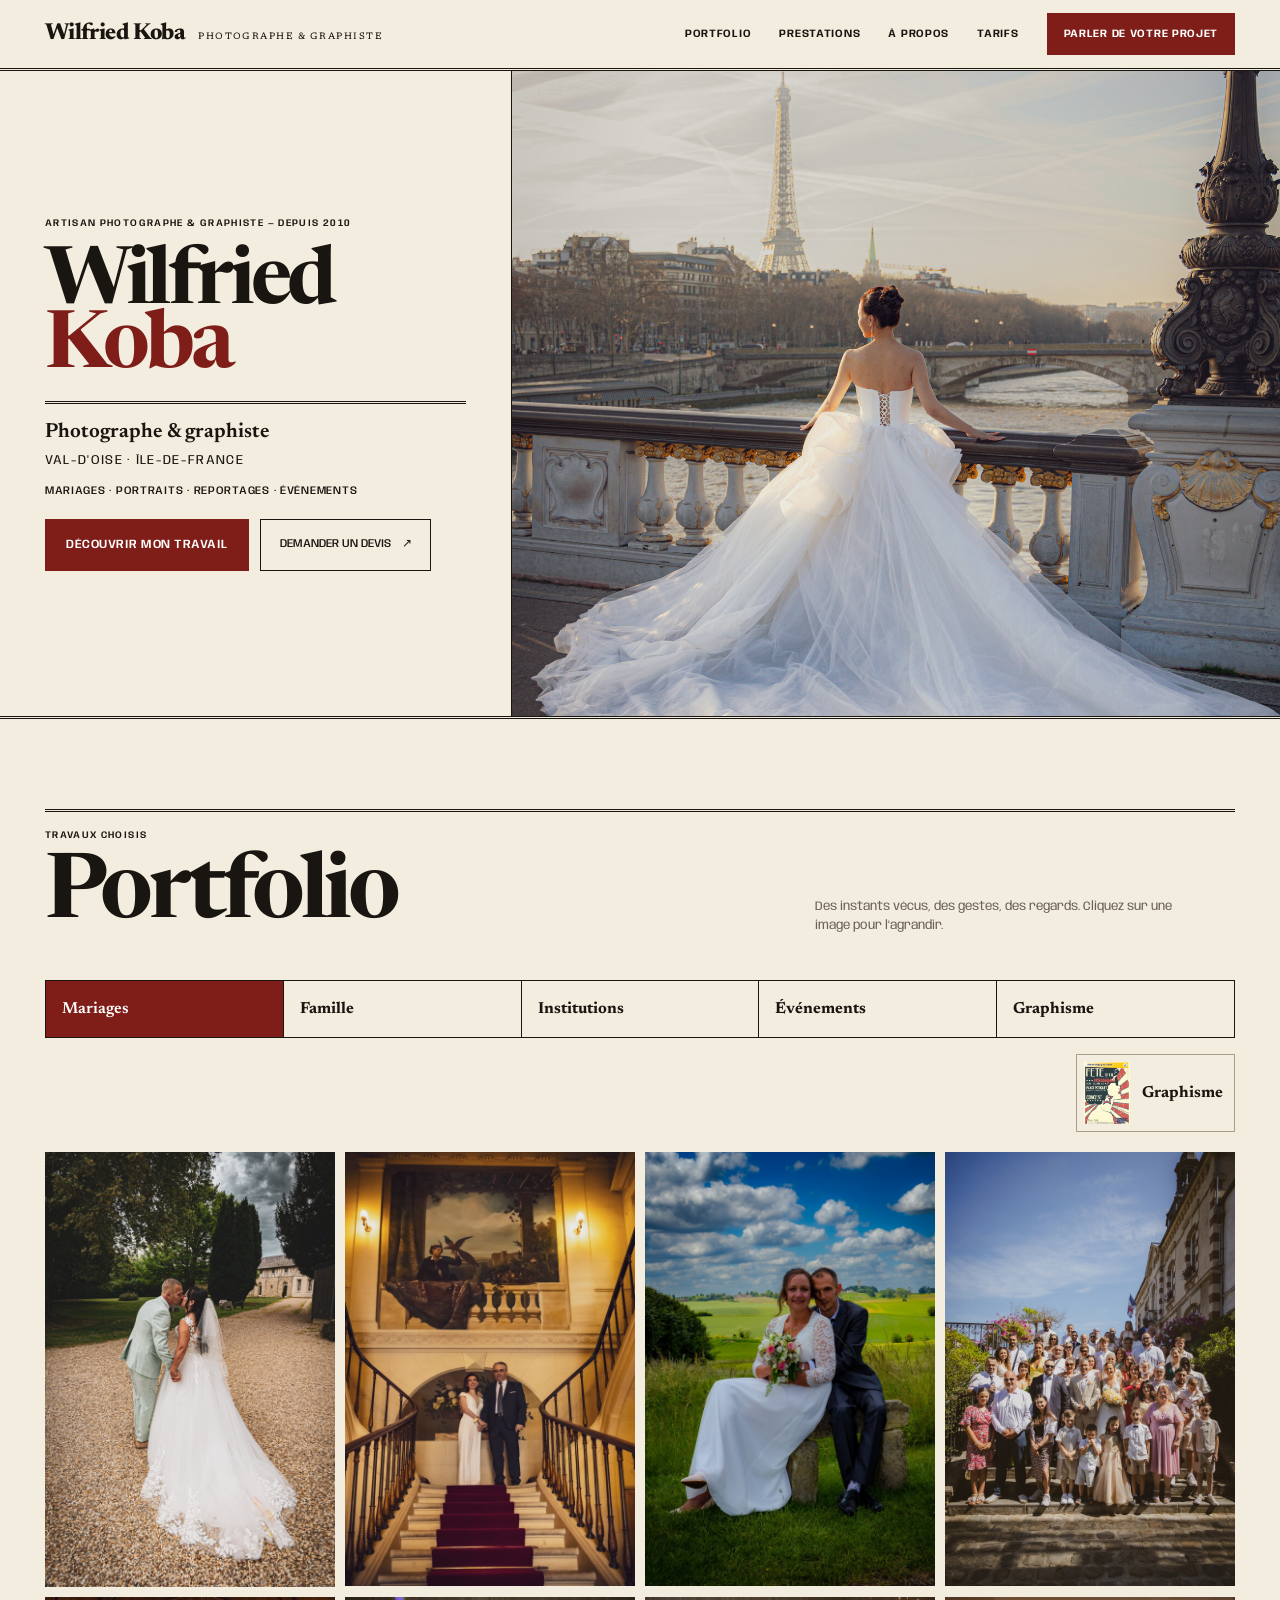
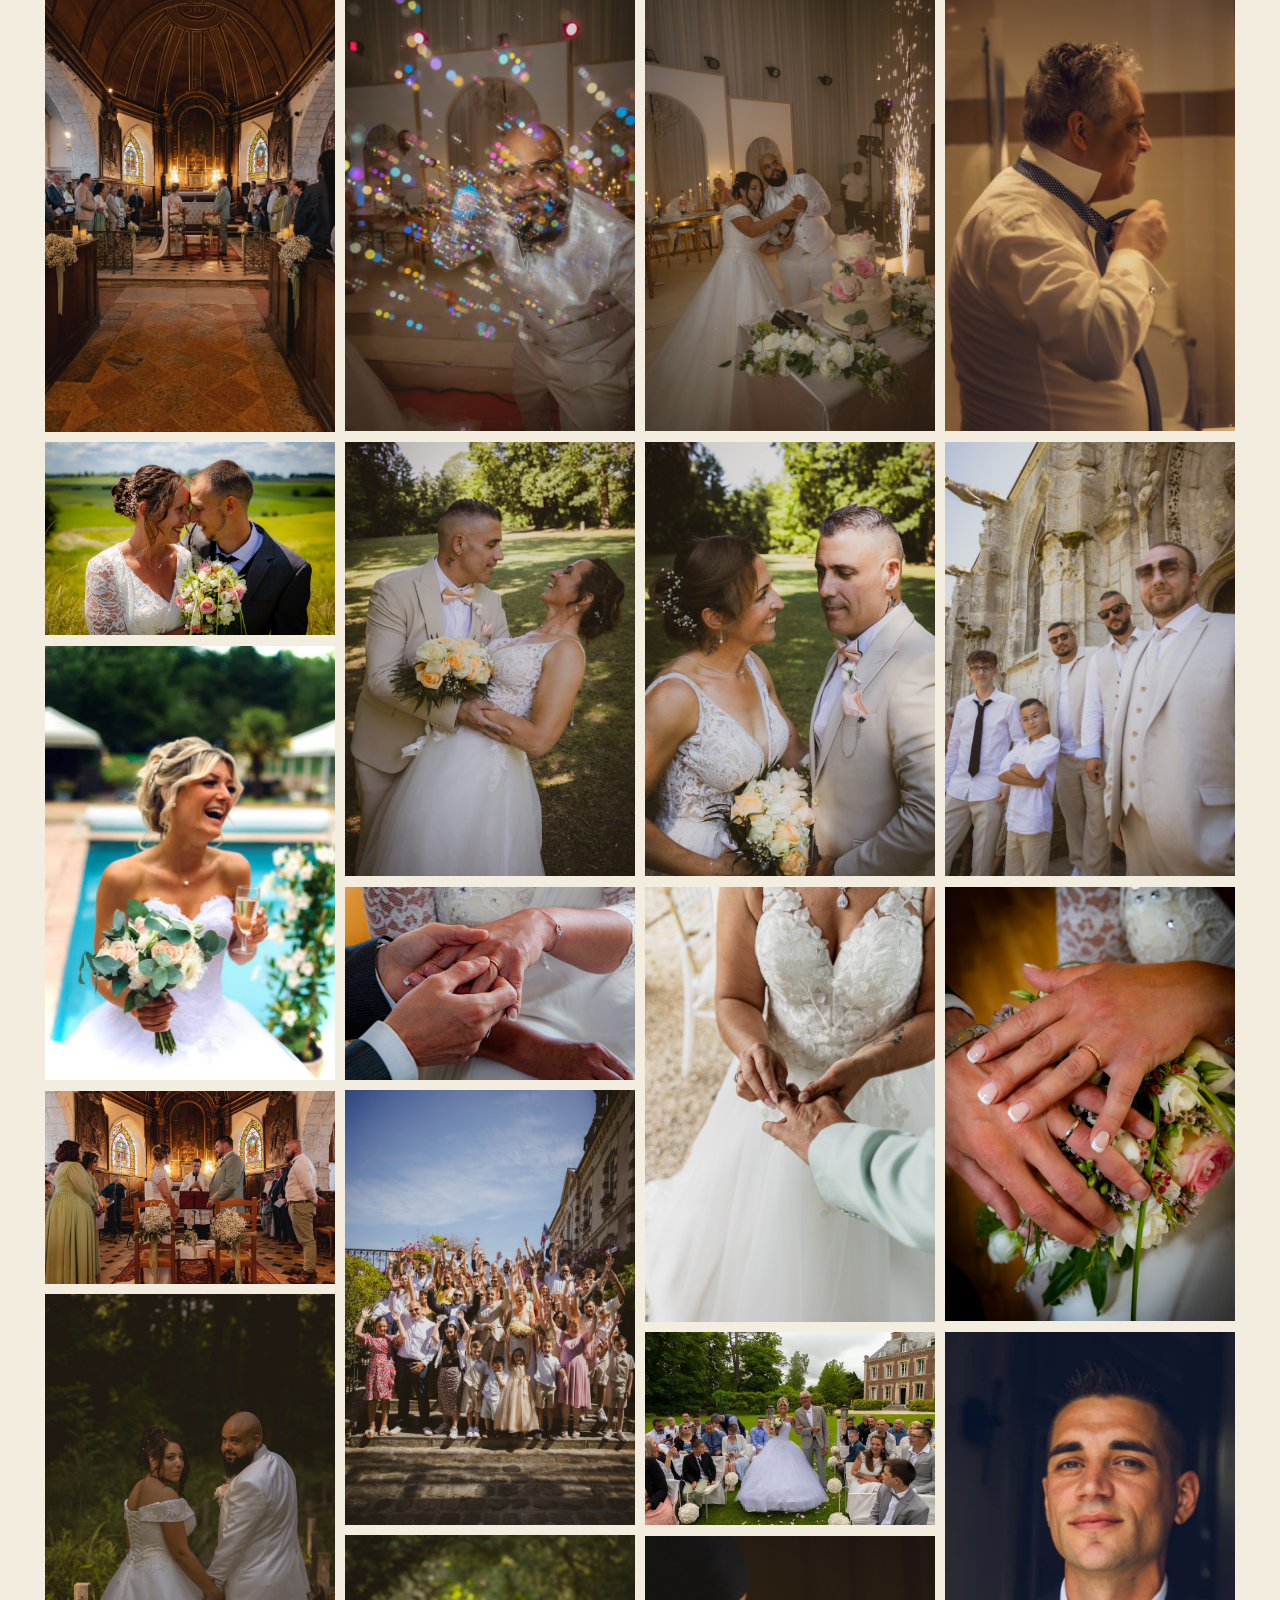
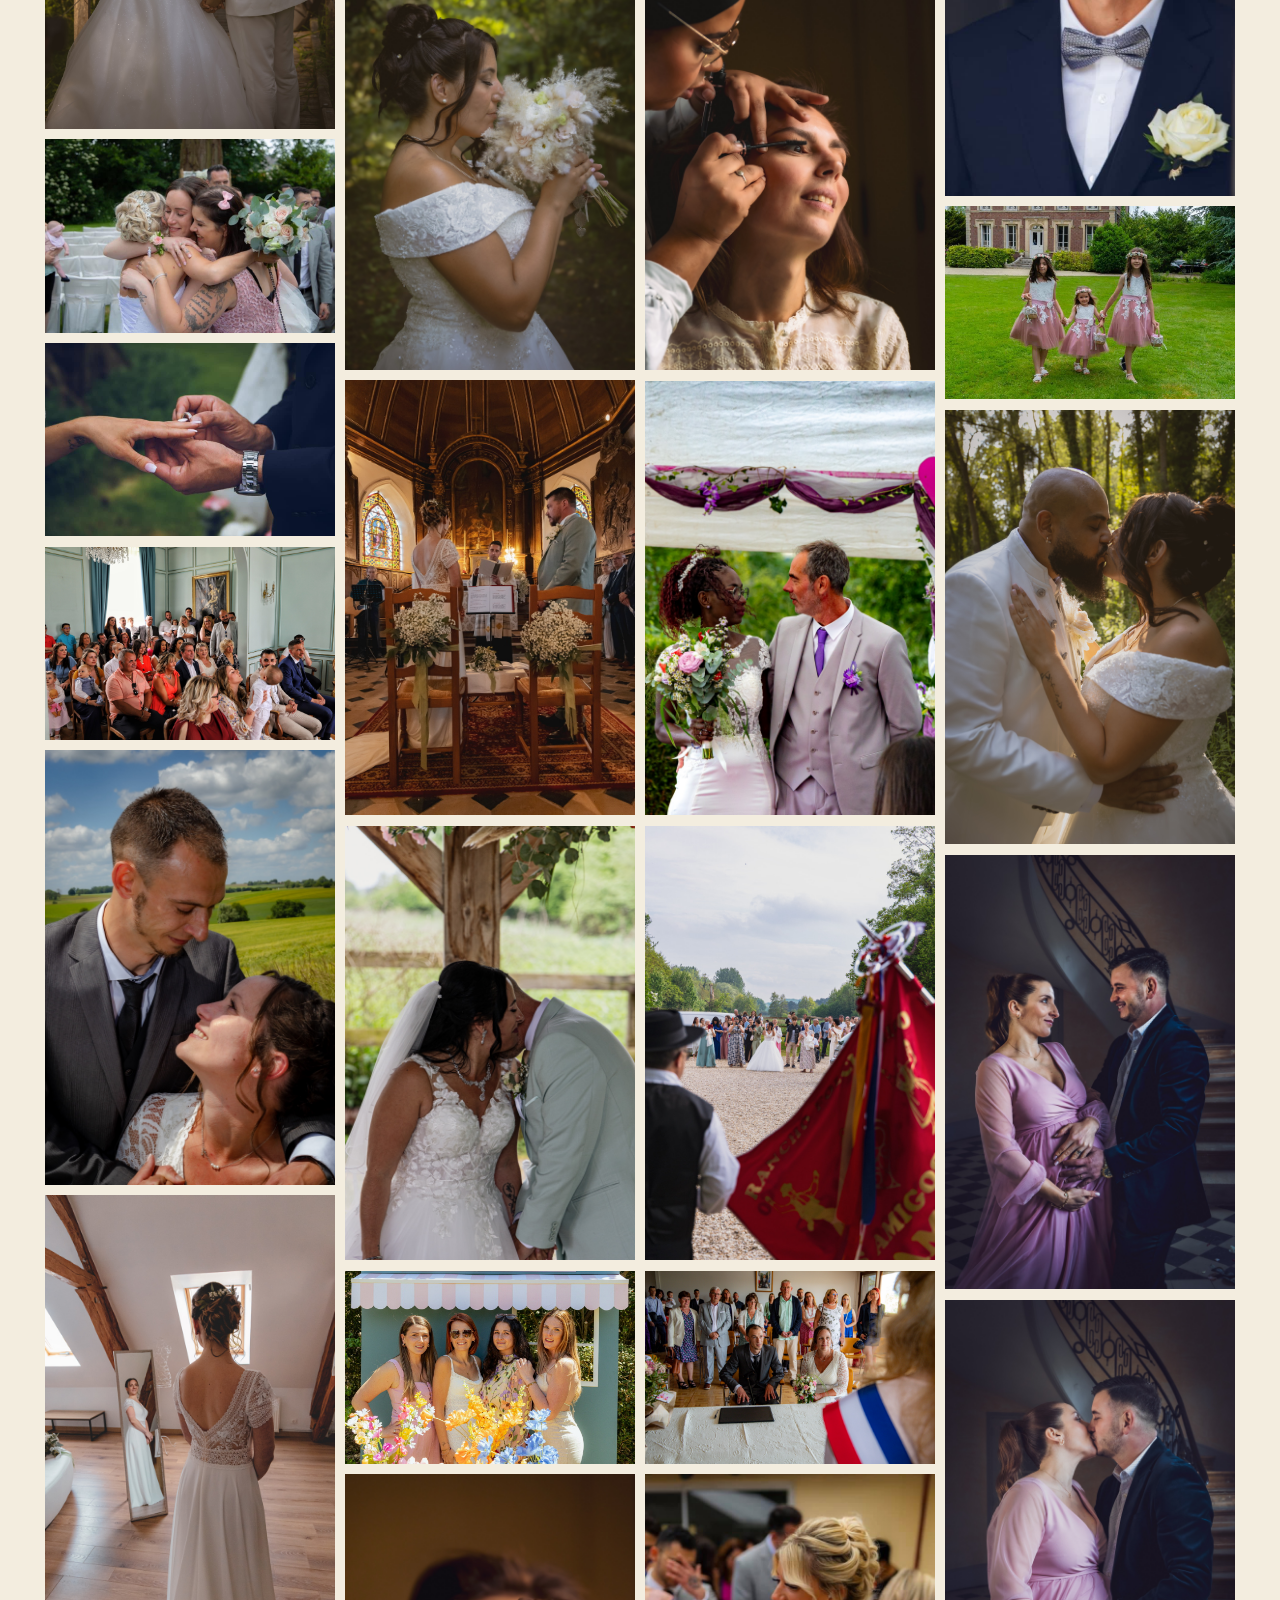
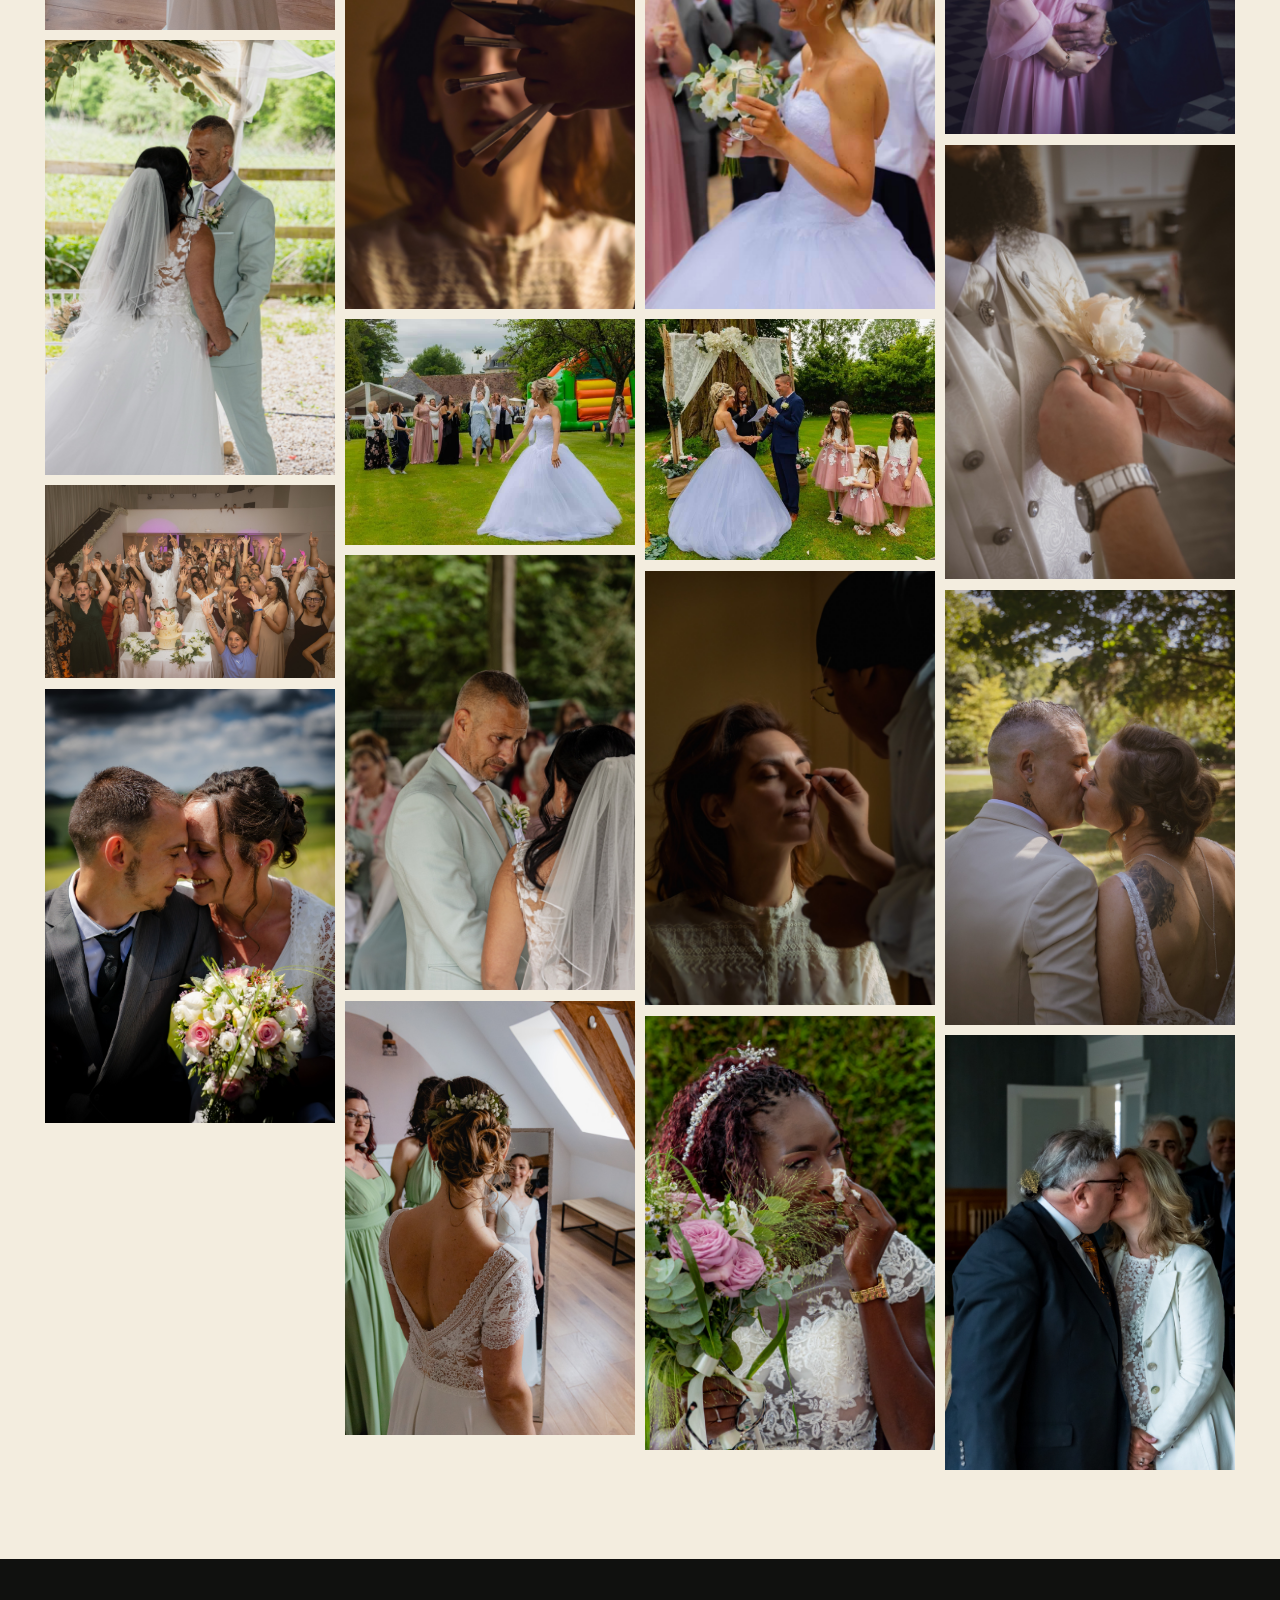
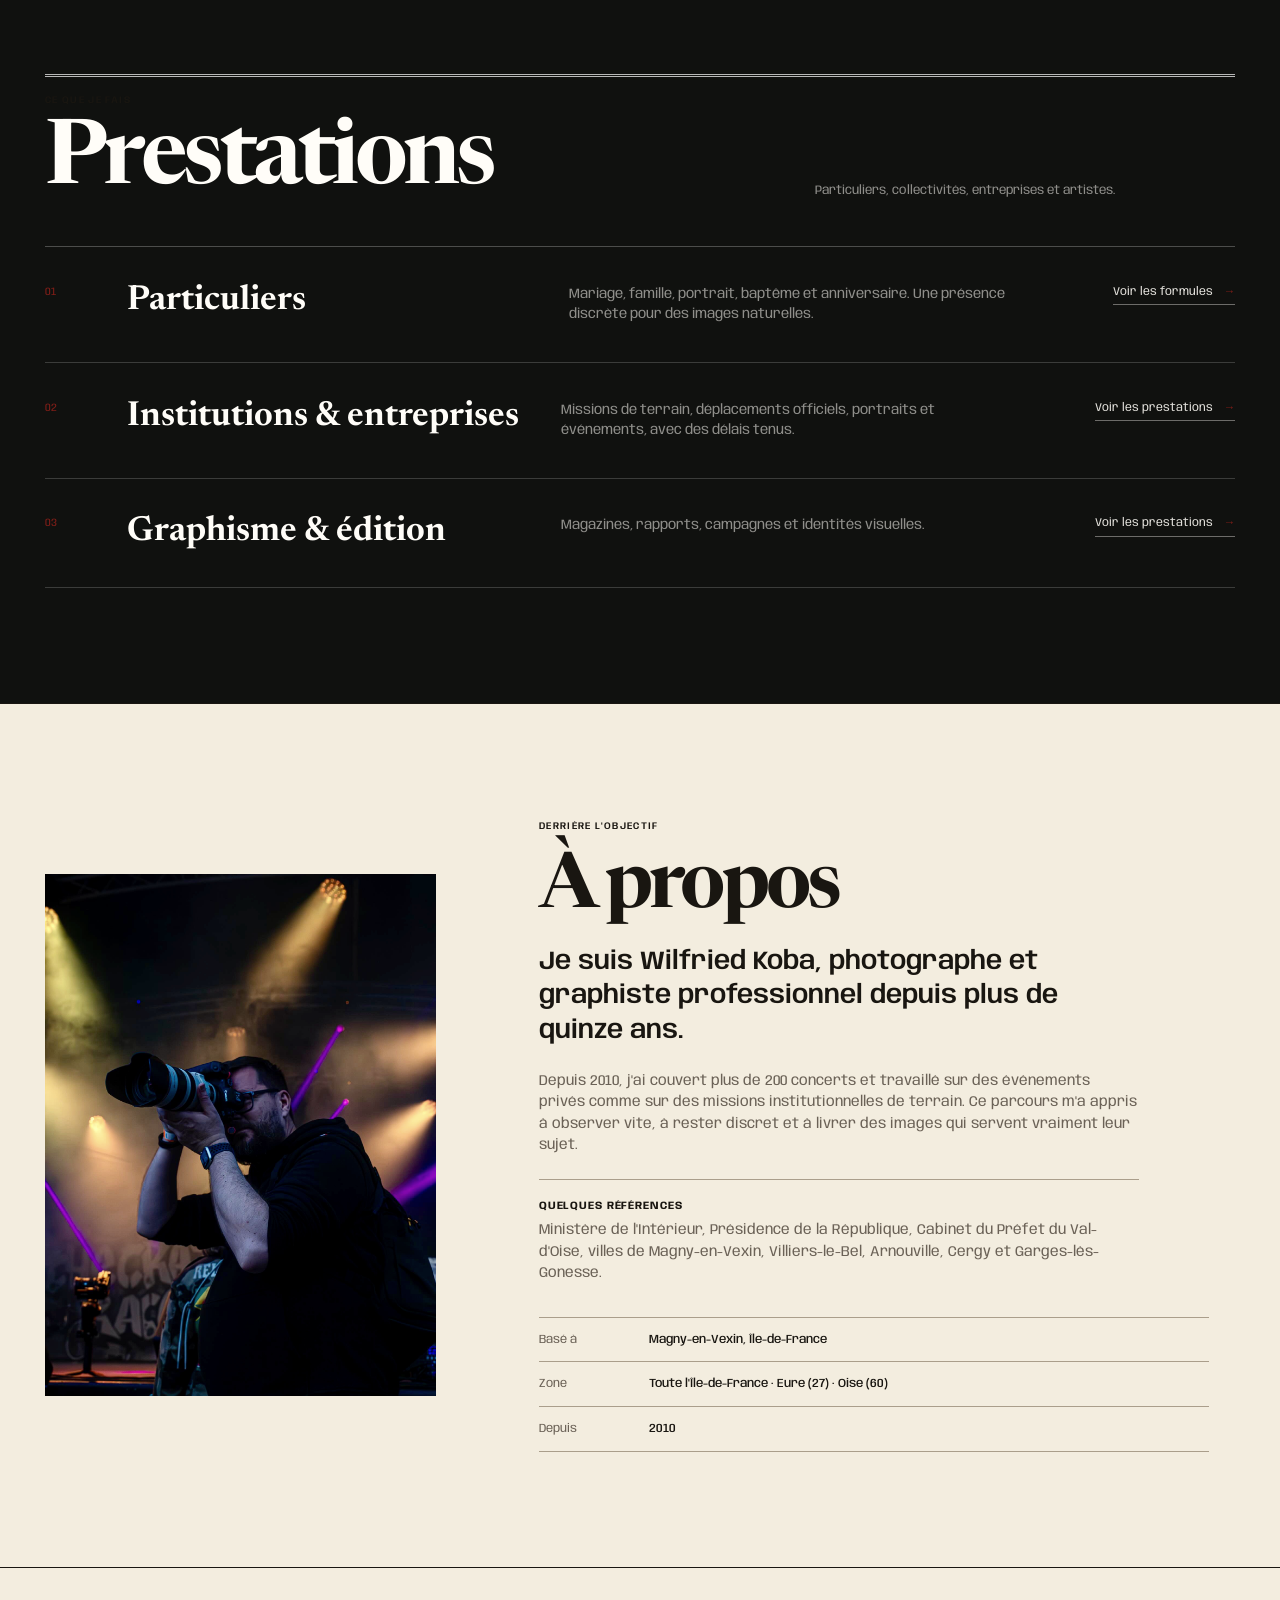
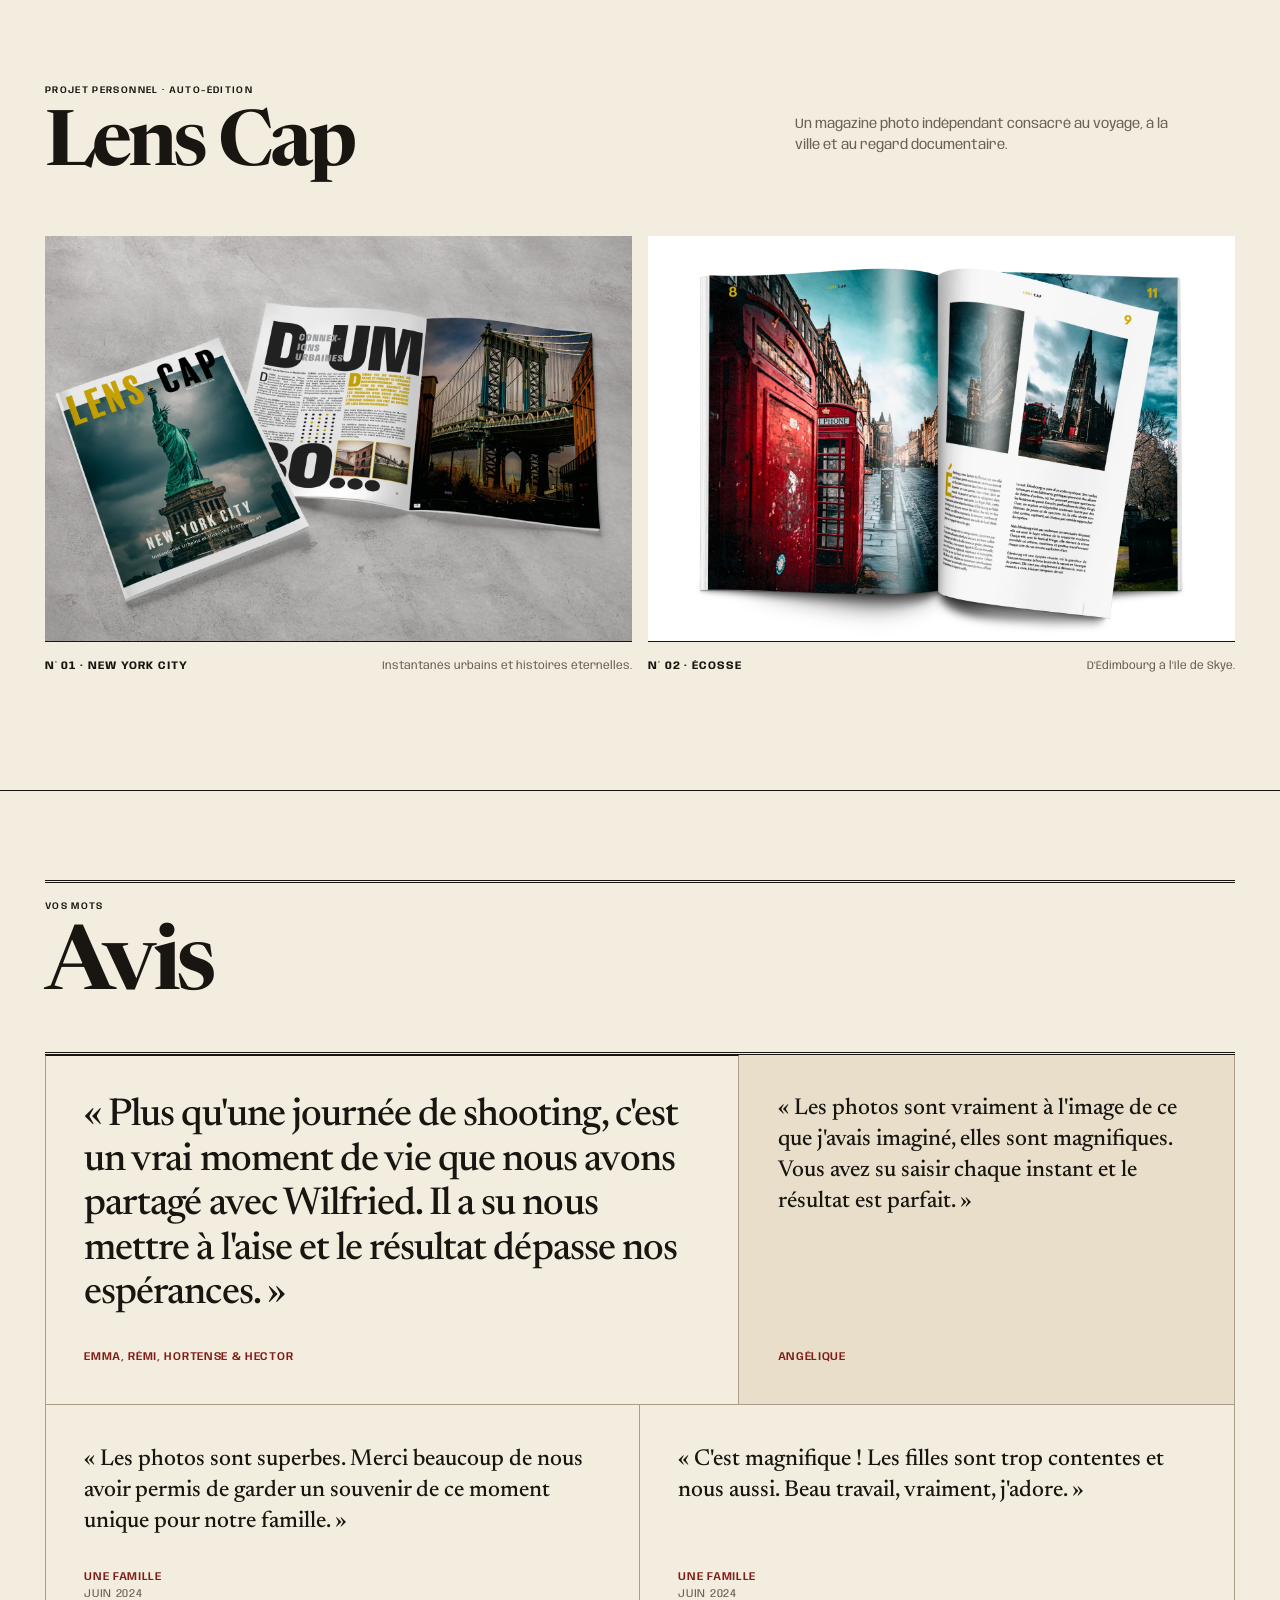
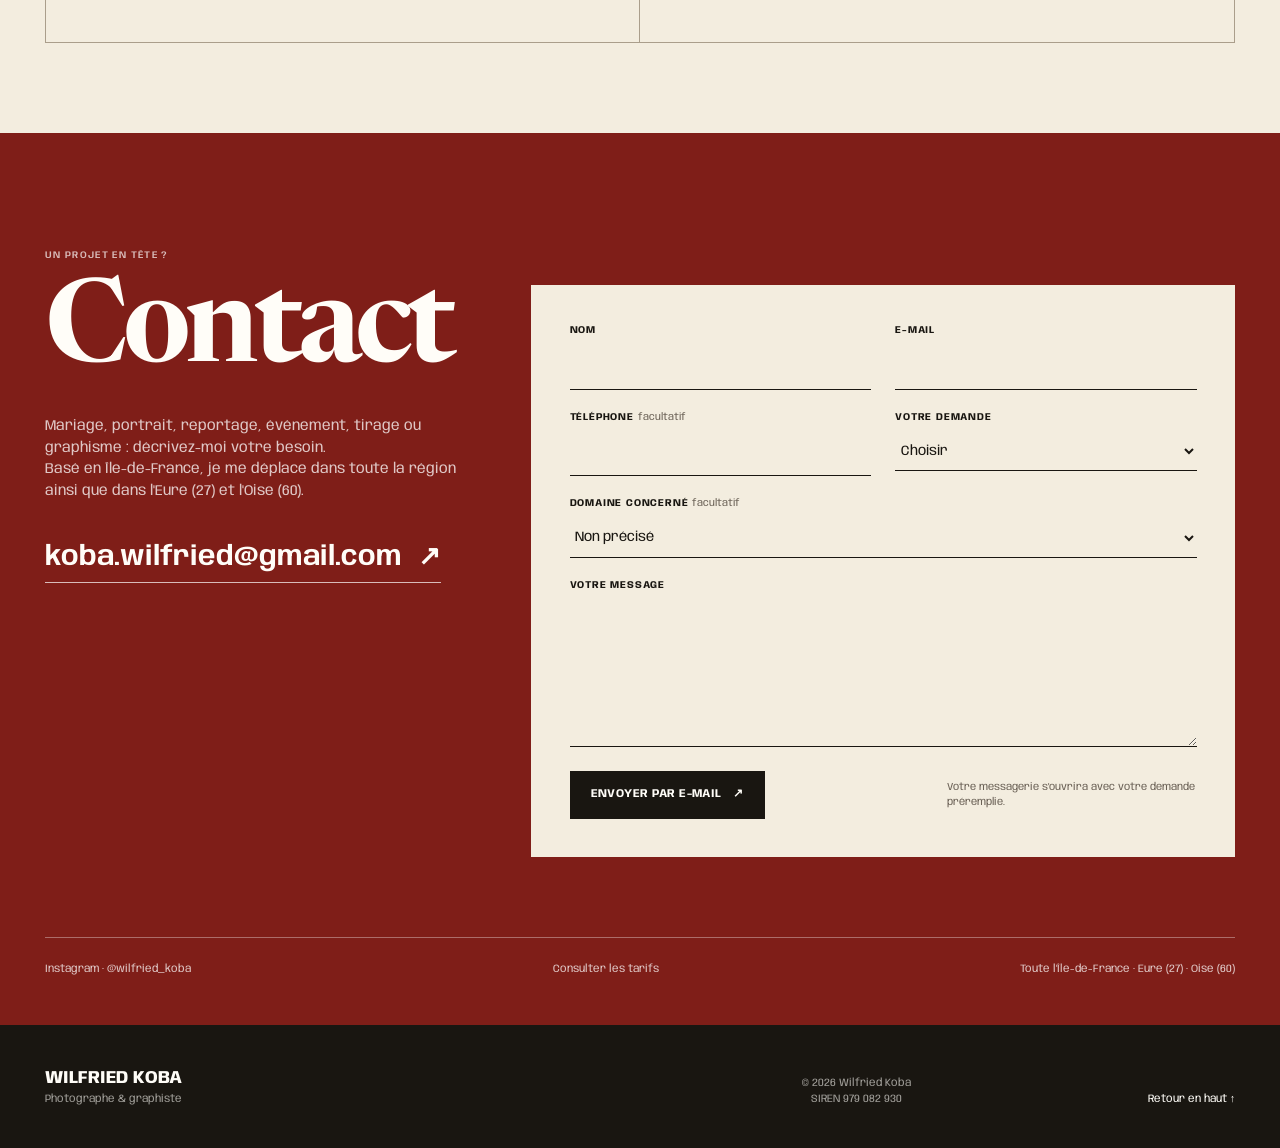
==== commit 0b2ede41: "Épure les catégories du portfolio" ====
--- a/index.html
+++ b/index.html
@@ -39,15 +39,15 @@
     <section class="portfolio-section" id="portfolio" aria-labelledby="portfolio-title">
       <div class="section-heading"><div><p class="kicker">Travaux choisis</p><h2 id="portfolio-title">Portfolio</h2></div><p>Des instants vécus, des gestes, des regards. Cliquez sur une image pour l'agrandir.</p></div>
       <div class="port-tabs" role="tablist" aria-label="Catégories du portfolio">
-        <button class="ptab active" id="tab-mariage" data-target="gal-mariage" role="tab" aria-controls="gal-mariage" aria-selected="true" tabindex="0">Mariages <span>52</span></button>
-        <button class="ptab" id="tab-famille" data-target="gal-famille" role="tab" aria-controls="gal-famille" aria-selected="false" tabindex="-1">Famille <span>18</span></button>
-        <button class="ptab" id="tab-corporate" data-target="gal-corporate" role="tab" aria-controls="gal-corporate" aria-selected="false" tabindex="-1">Institutions <span>78</span></button>
-        <button class="ptab" id="tab-evenement" data-target="gal-evenement" role="tab" aria-controls="gal-evenement" aria-selected="false" tabindex="-1">Événements <span>93</span></button>
-        <button class="ptab" id="tab-graphisme" data-target="gal-graphisme" role="tab" aria-controls="gal-graphisme" aria-selected="false" tabindex="-1">Graphisme <span>14</span></button>
+        <button class="ptab active" id="tab-mariage" data-target="gal-mariage" role="tab" aria-controls="gal-mariage" aria-selected="true" tabindex="0">Mariages</button>
+        <button class="ptab" id="tab-famille" data-target="gal-famille" role="tab" aria-controls="gal-famille" aria-selected="false" tabindex="-1">Famille</button>
+        <button class="ptab" id="tab-corporate" data-target="gal-corporate" role="tab" aria-controls="gal-corporate" aria-selected="false" tabindex="-1">Institutions</button>
+        <button class="ptab" id="tab-evenement" data-target="gal-evenement" role="tab" aria-controls="gal-evenement" aria-selected="false" tabindex="-1">Événements</button>
+        <button class="ptab" id="tab-graphisme" data-target="gal-graphisme" role="tab" aria-controls="gal-graphisme" aria-selected="false" tabindex="-1">Graphisme</button>
       </div>
       <button class="graphic-glimpse" type="button" data-open-tab="tab-graphisme">
         <img src="assets/images/graphisme/affiche-fete-musique.jpg" alt="Affiche Fête de la musique réalisée par Wilfried Koba" loading="lazy">
-        <span><strong>Graphisme</strong><small>Création originale</small></span>
+        <span><strong>Graphisme</strong></span>
       </button>
       <p class="portfolio-ai-note" data-portfolio-copy="gal-graphisme" hidden>Visuels conçus et réalisés sans IA générative.</p>
       <div class="portfolio-offer" data-portfolio-copy="gal-corporate" hidden>
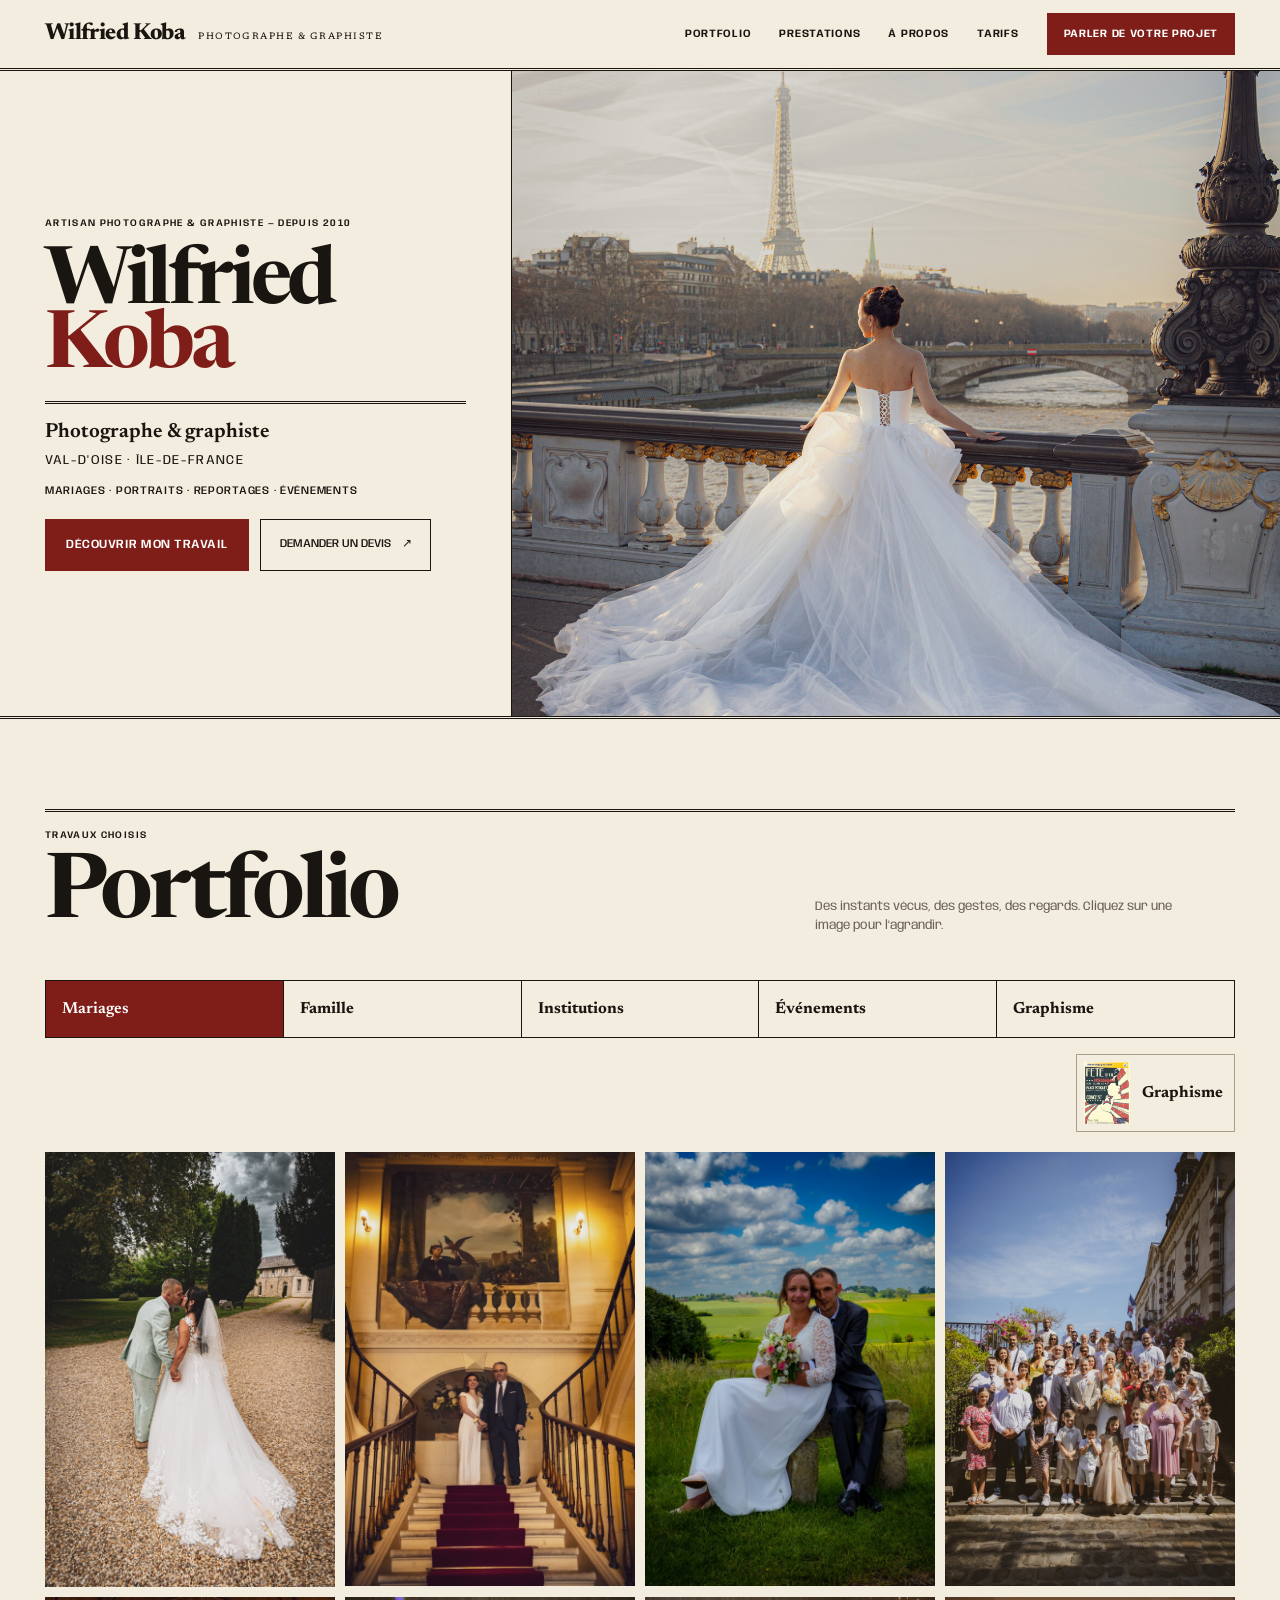
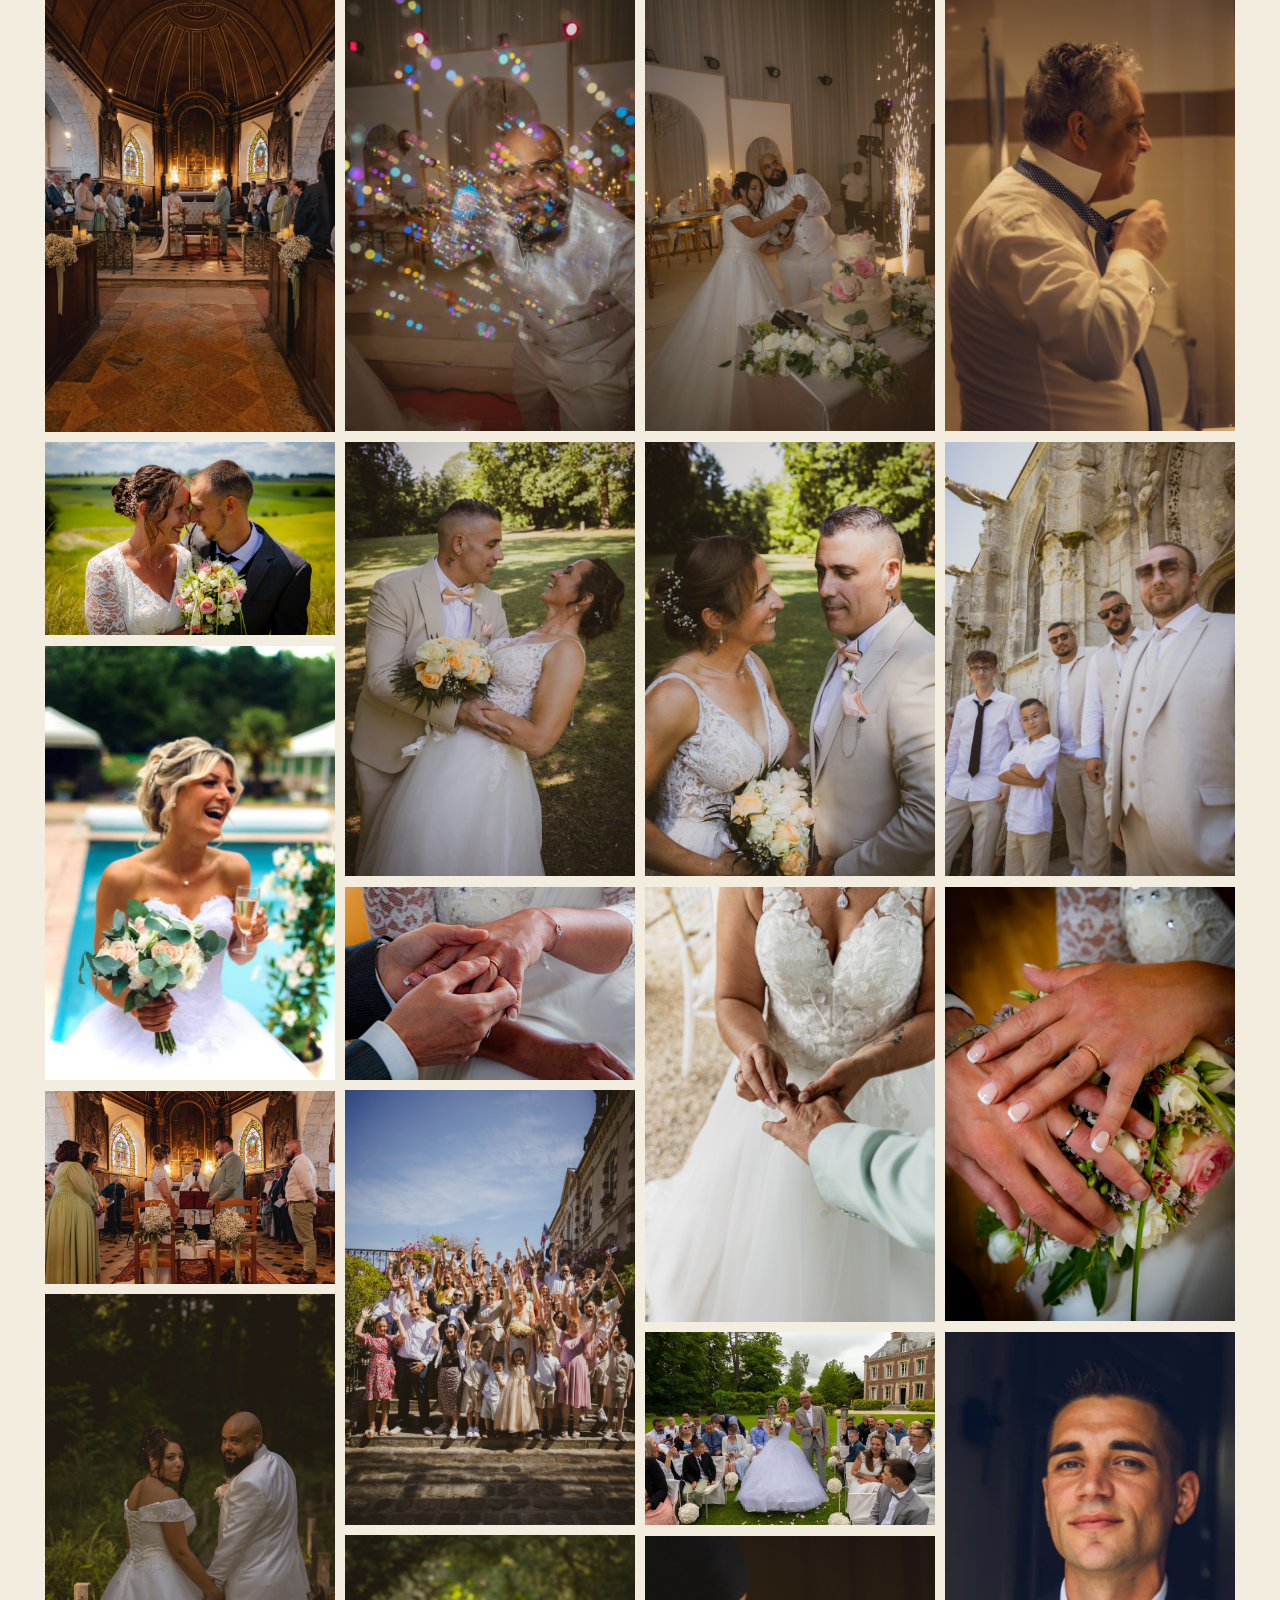
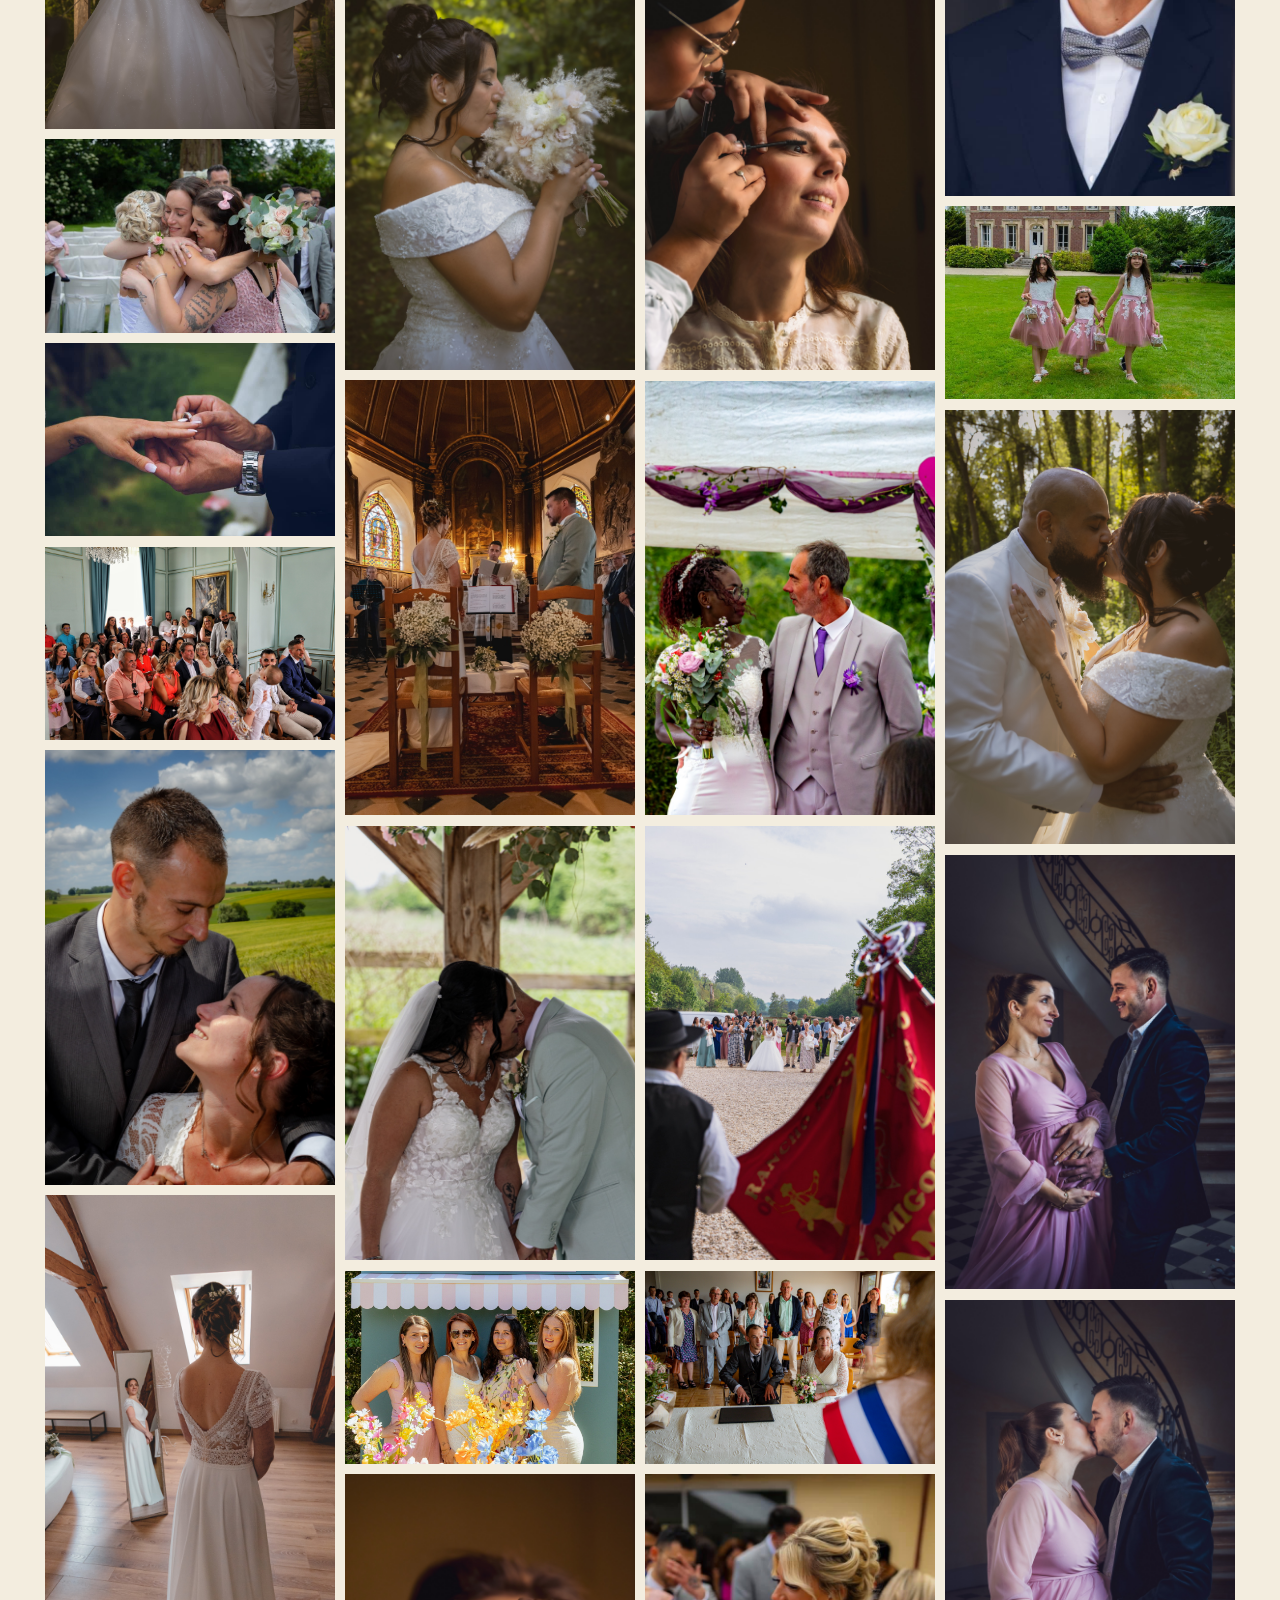
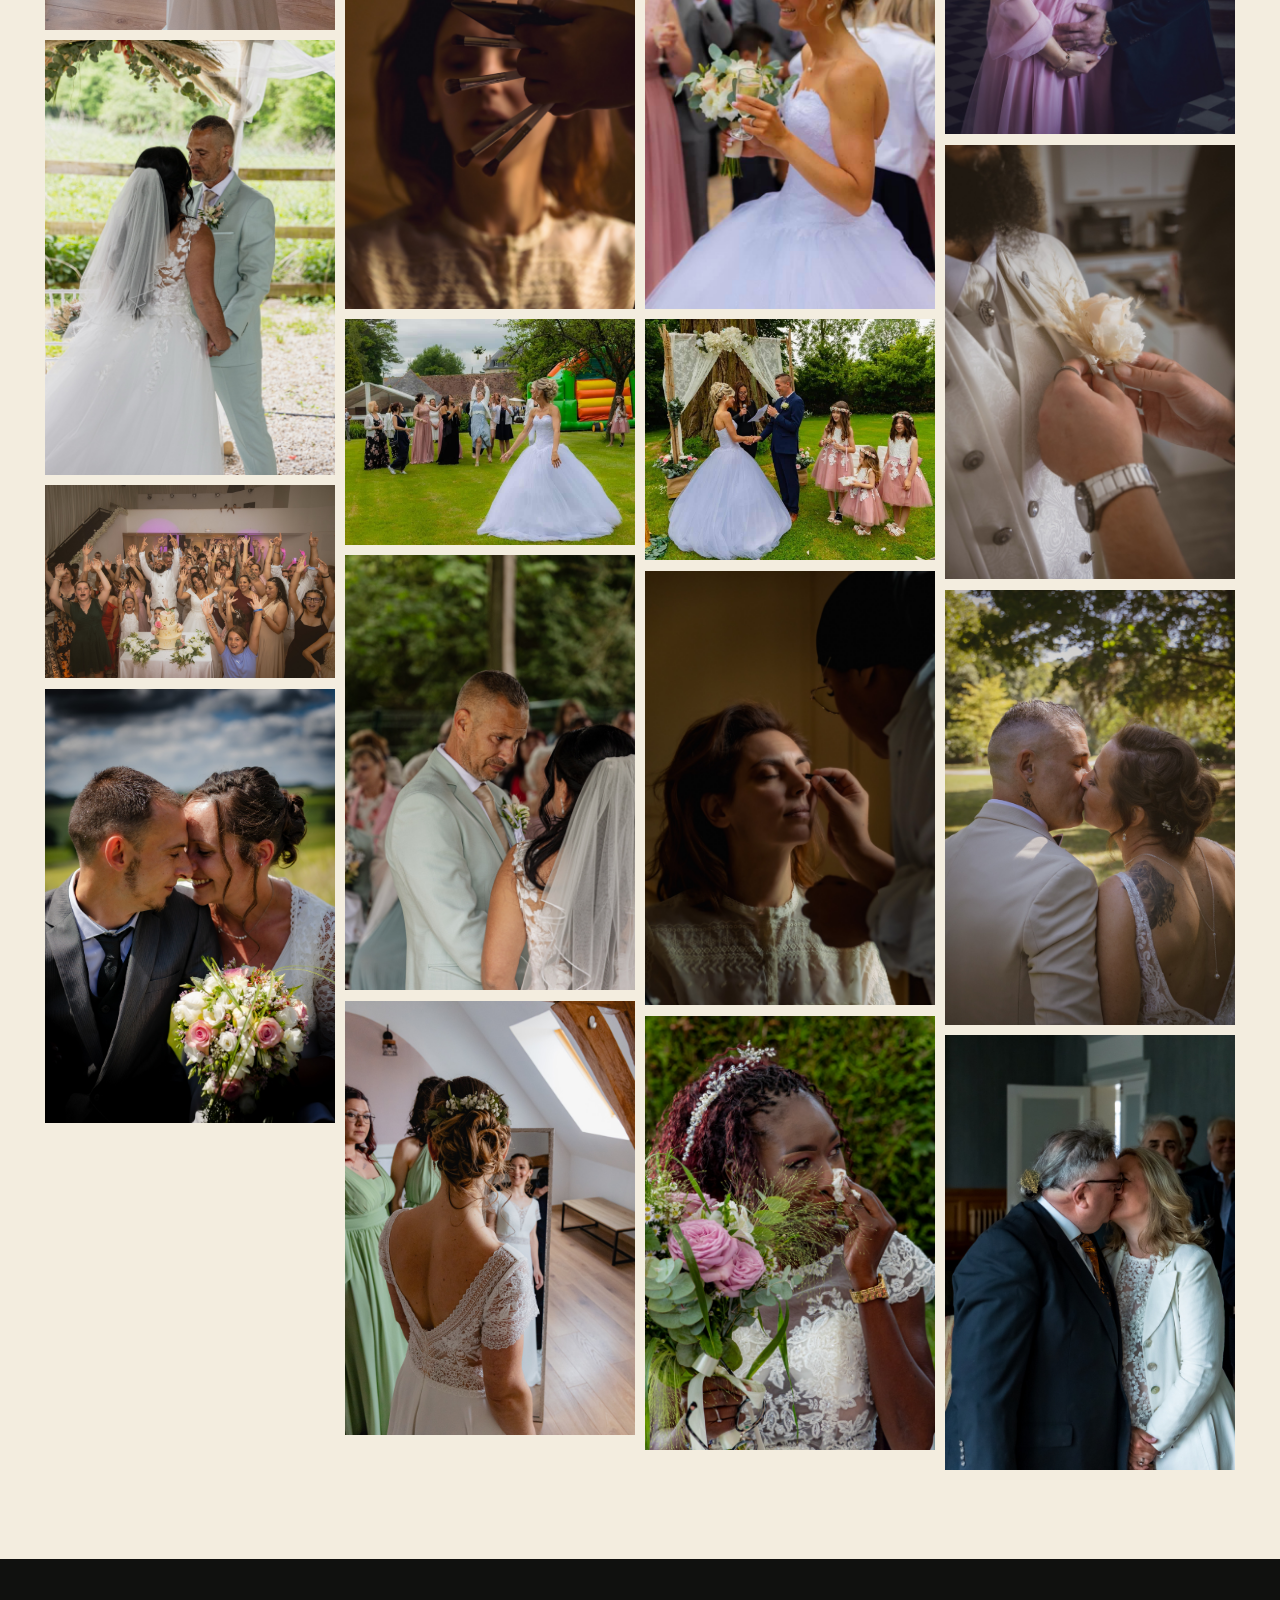
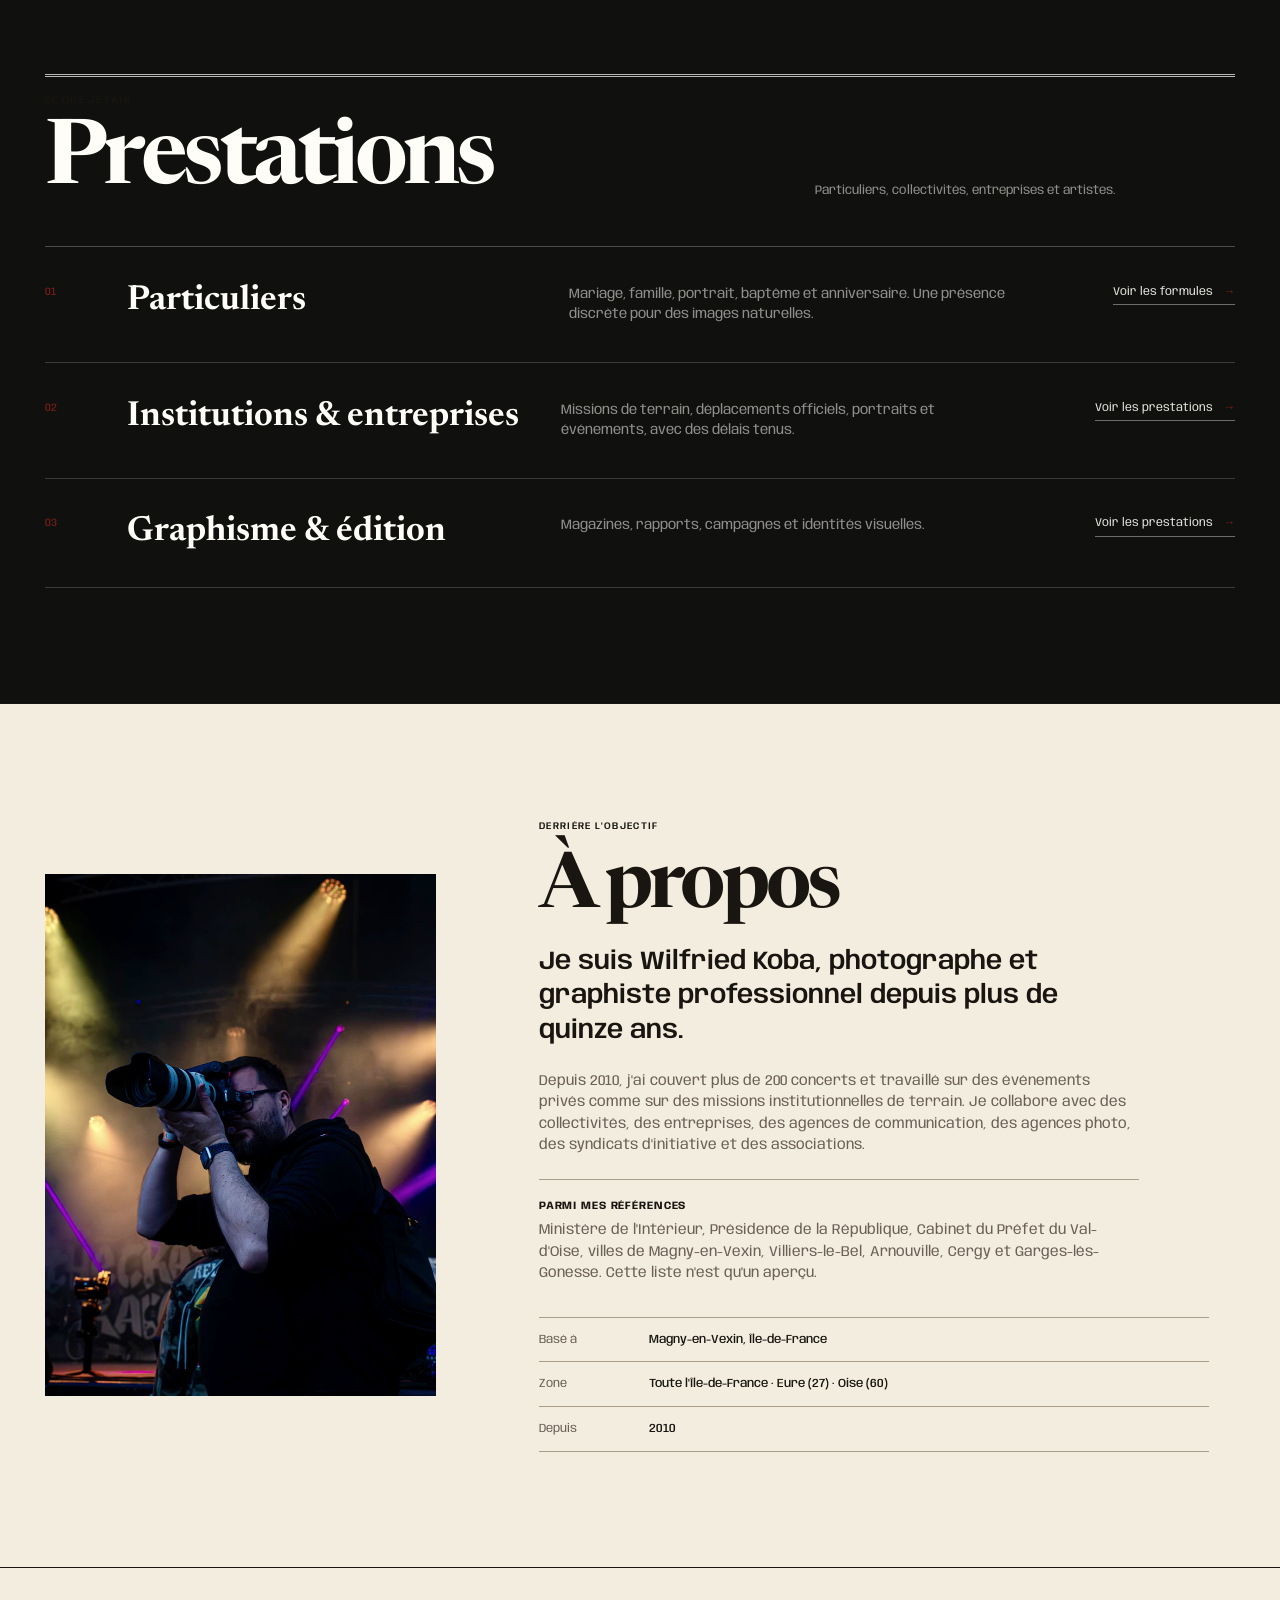
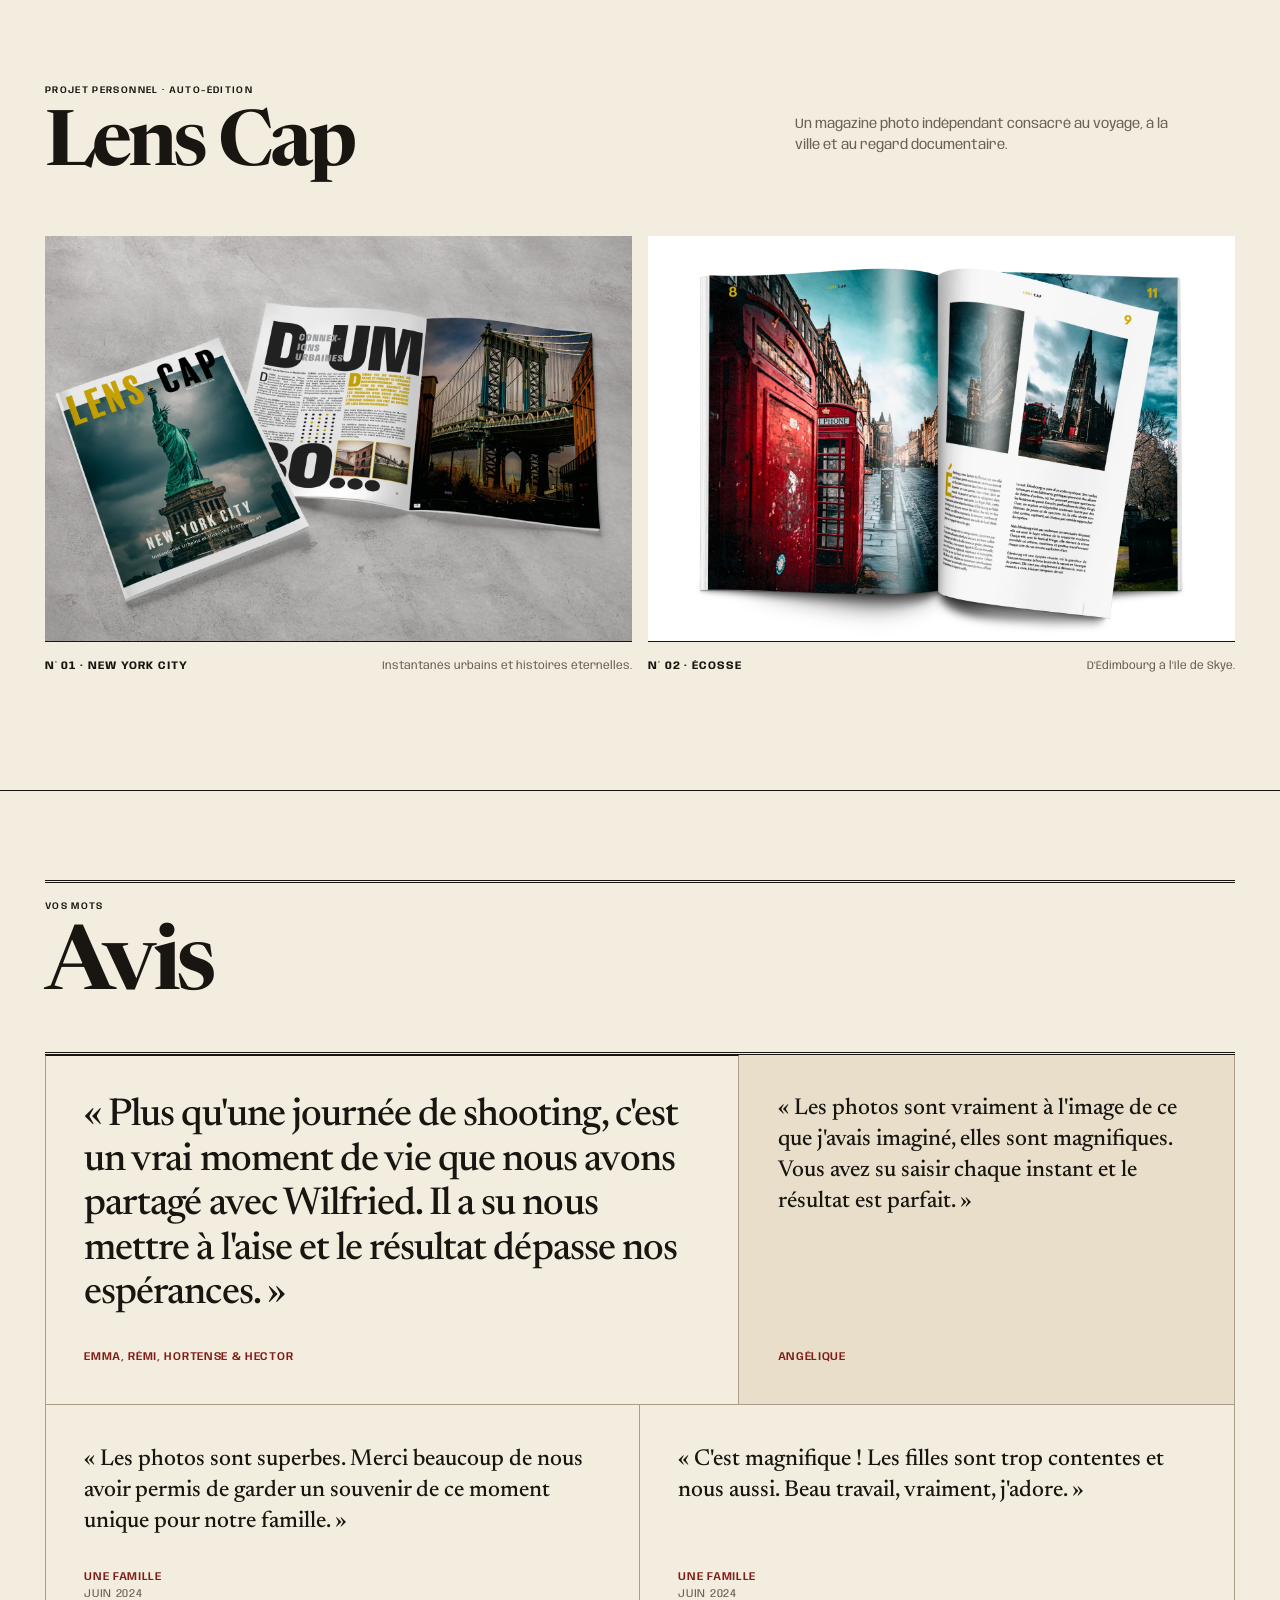
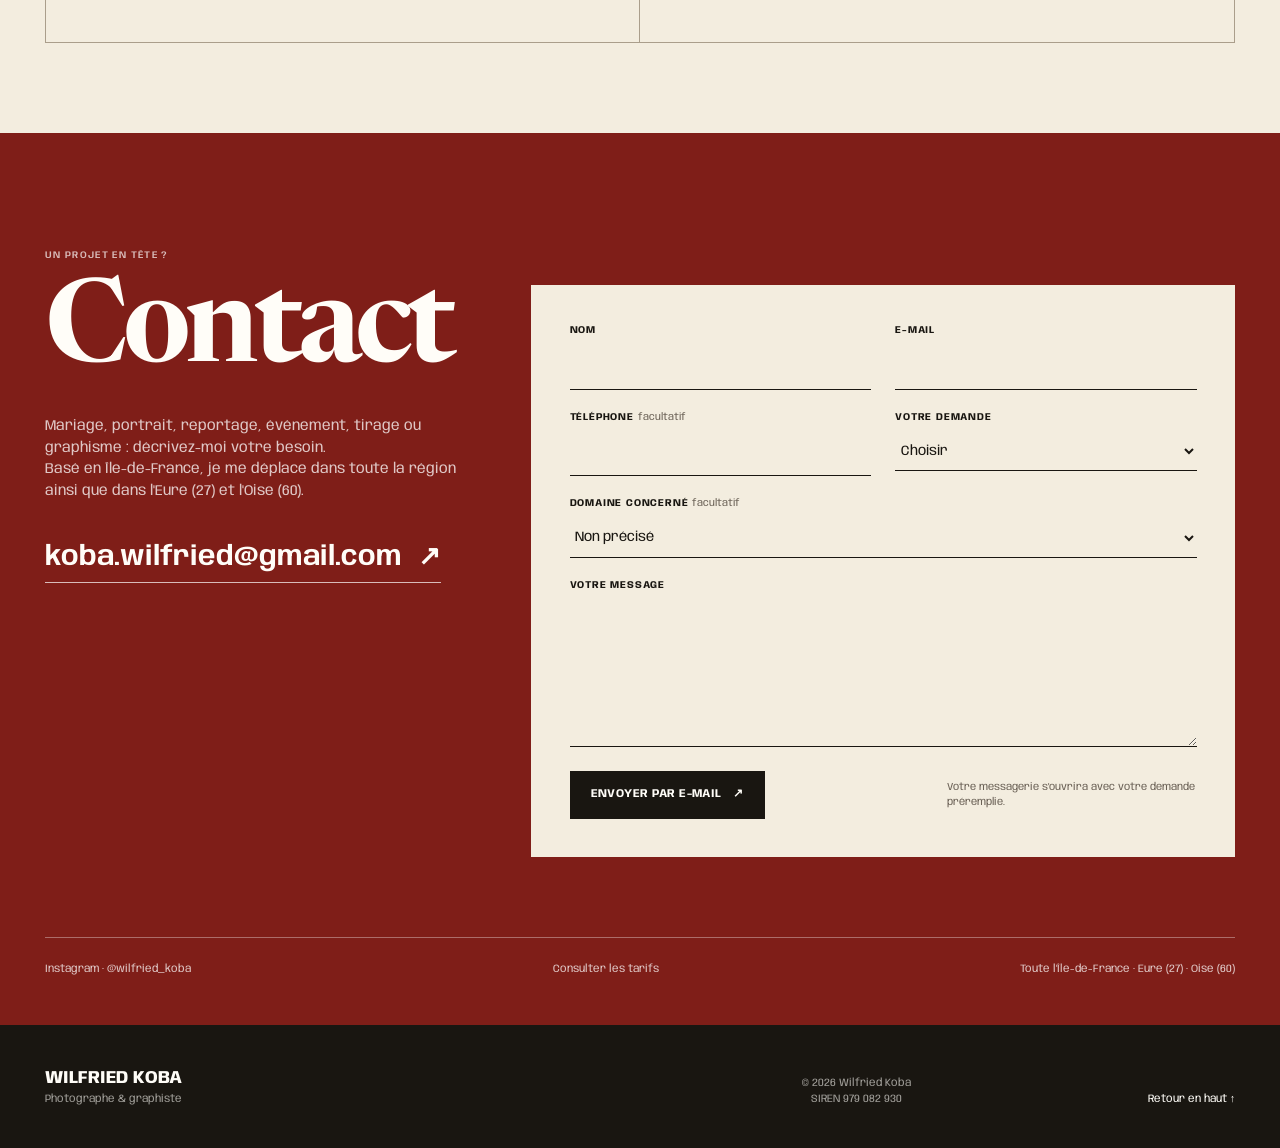
==== commit a5aa4200: "Élargit la présentation des références clients" ====
--- a/index.html
+++ b/index.html
@@ -80,7 +80,7 @@
 
     <section class="about-section" id="apropos" aria-labelledby="about-title">
       <figure class="about-photo"><img src="assets/images/wilfried-en-action.jpg" alt="Wilfried Koba au travail pendant un concert" loading="lazy"></figure>
-      <div class="about-copy"><p class="kicker">Derrière l'objectif</p><h2 id="about-title">À propos</h2><p class="about-lead">Je suis Wilfried Koba, photographe et graphiste professionnel depuis plus de quinze ans.</p><p>Depuis 2010, j'ai couvert plus de 200 concerts et travaillé sur des événements privés comme sur des missions institutionnelles de terrain. Ce parcours m'a appris à observer vite, à rester discret et à livrer des images qui servent vraiment leur sujet.</p><p class="about-references"><strong>Quelques références</strong> Ministère de l'Intérieur, Présidence de la République, Cabinet du Préfet du Val-d'Oise, villes de Magny-en-Vexin, Villiers-le-Bel, Arnouville, Cergy et Garges-lès-Gonesse.</p><dl class="about-facts"><div><dt>Basé à</dt><dd>Magny-en-Vexin, Île-de-France</dd></div><div><dt>Zone</dt><dd>Toute l'Île-de-France · Eure (27) · Oise (60)</dd></div><div><dt>Depuis</dt><dd>2010</dd></div></dl></div>
+      <div class="about-copy"><p class="kicker">Derrière l'objectif</p><h2 id="about-title">À propos</h2><p class="about-lead">Je suis Wilfried Koba, photographe et graphiste professionnel depuis plus de quinze ans.</p><p>Depuis 2010, j'ai couvert plus de 200 concerts et travaillé sur des événements privés comme sur des missions institutionnelles de terrain. Je collabore avec des collectivités, des entreprises, des agences de communication, des agences photo, des syndicats d'initiative et des associations.</p><p class="about-references"><strong>Parmi mes références</strong> Ministère de l'Intérieur, Présidence de la République, Cabinet du Préfet du Val-d'Oise, villes de Magny-en-Vexin, Villiers-le-Bel, Arnouville, Cergy et Garges-lès-Gonesse. Cette liste n'est qu'un aperçu.</p><dl class="about-facts"><div><dt>Basé à</dt><dd>Magny-en-Vexin, Île-de-France</dd></div><div><dt>Zone</dt><dd>Toute l'Île-de-France · Eure (27) · Oise (60)</dd></div><div><dt>Depuis</dt><dd>2010</dd></div></dl></div>
     </section>
 
     <section class="lenscap-section" aria-labelledby="lenscap-title">
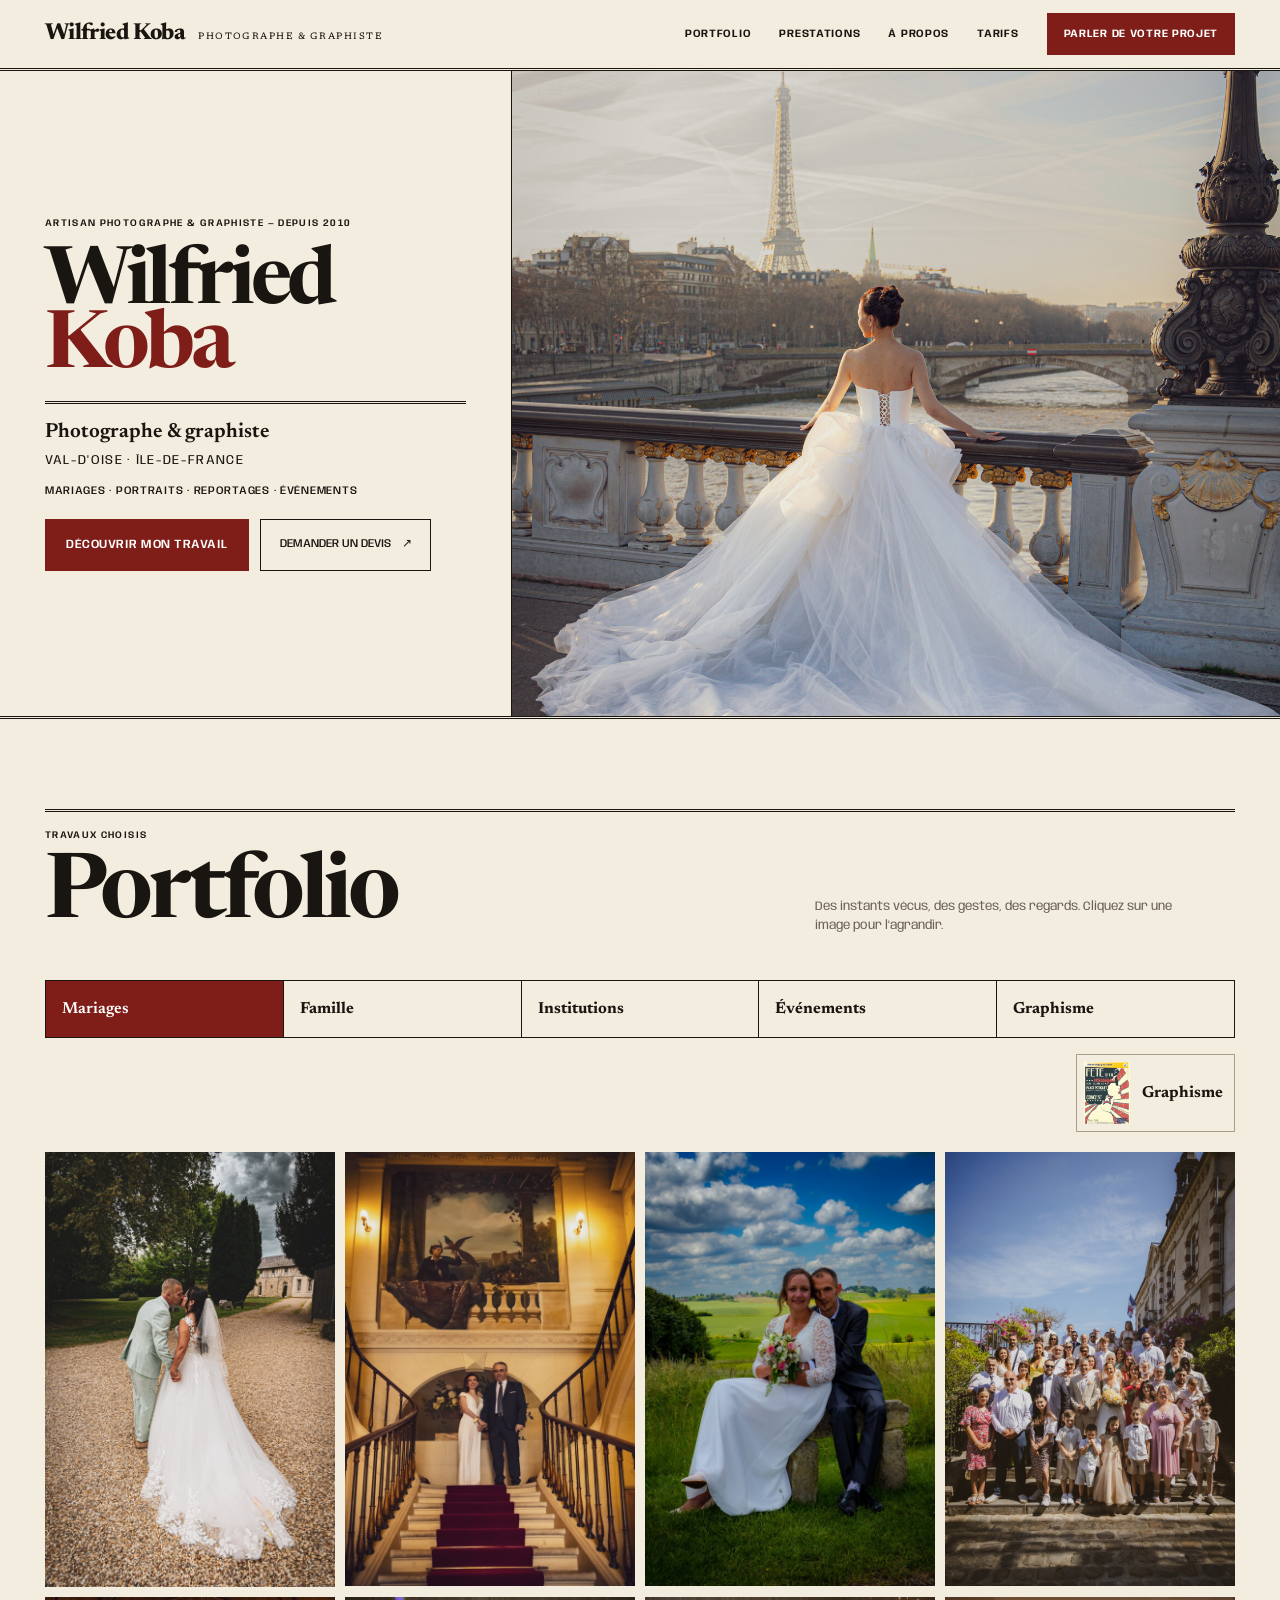
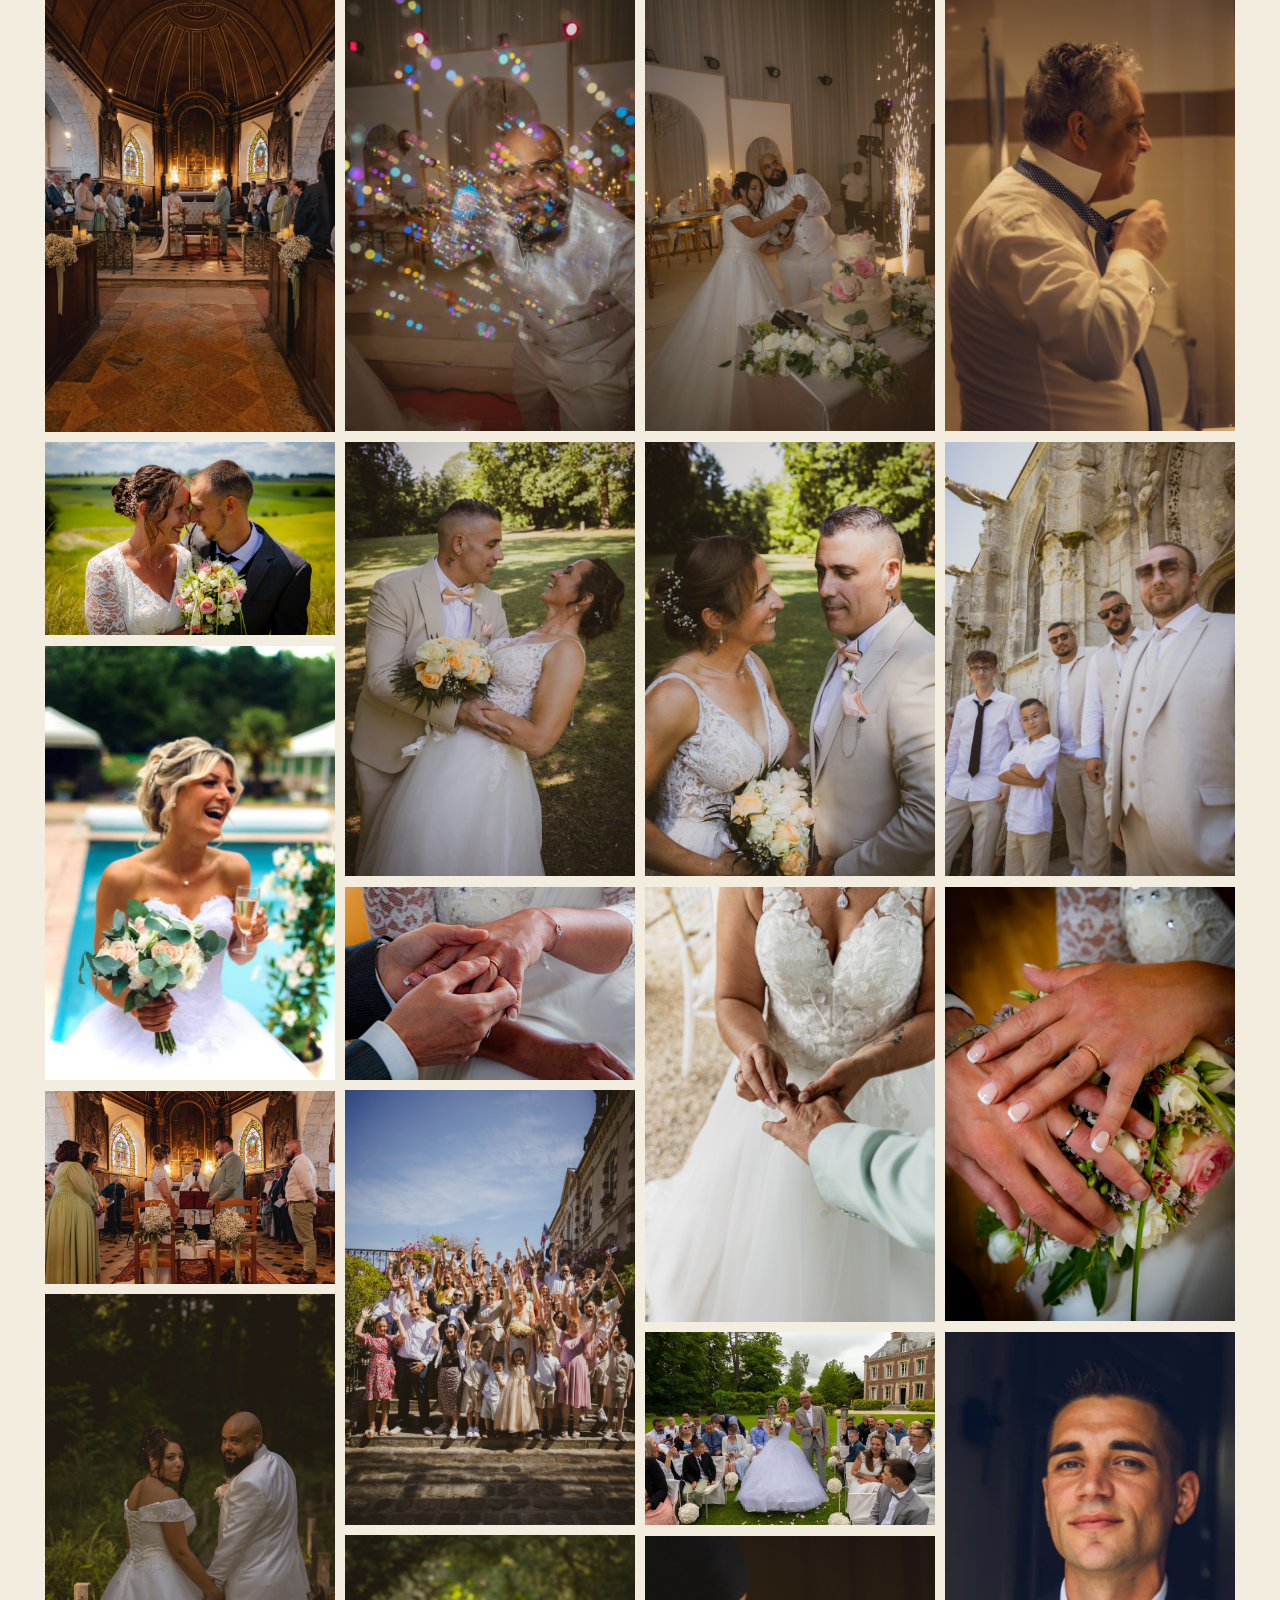
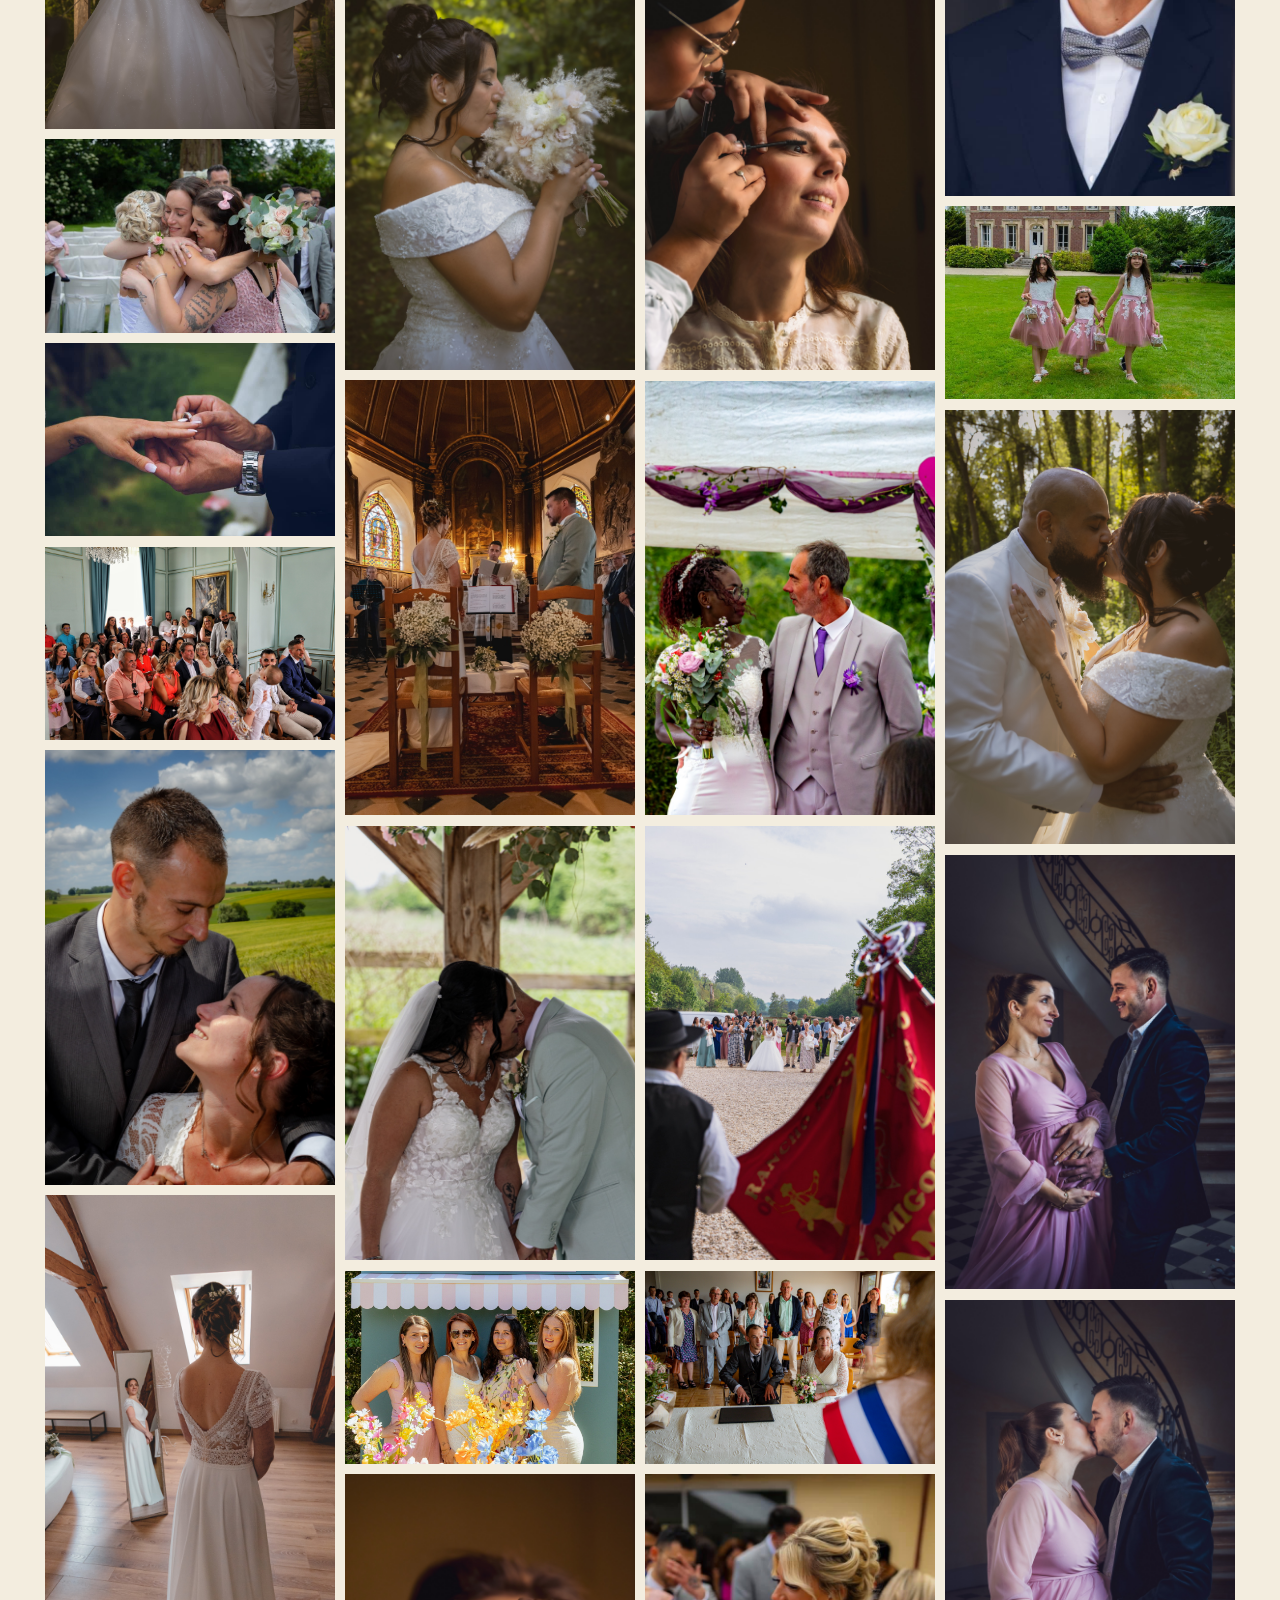
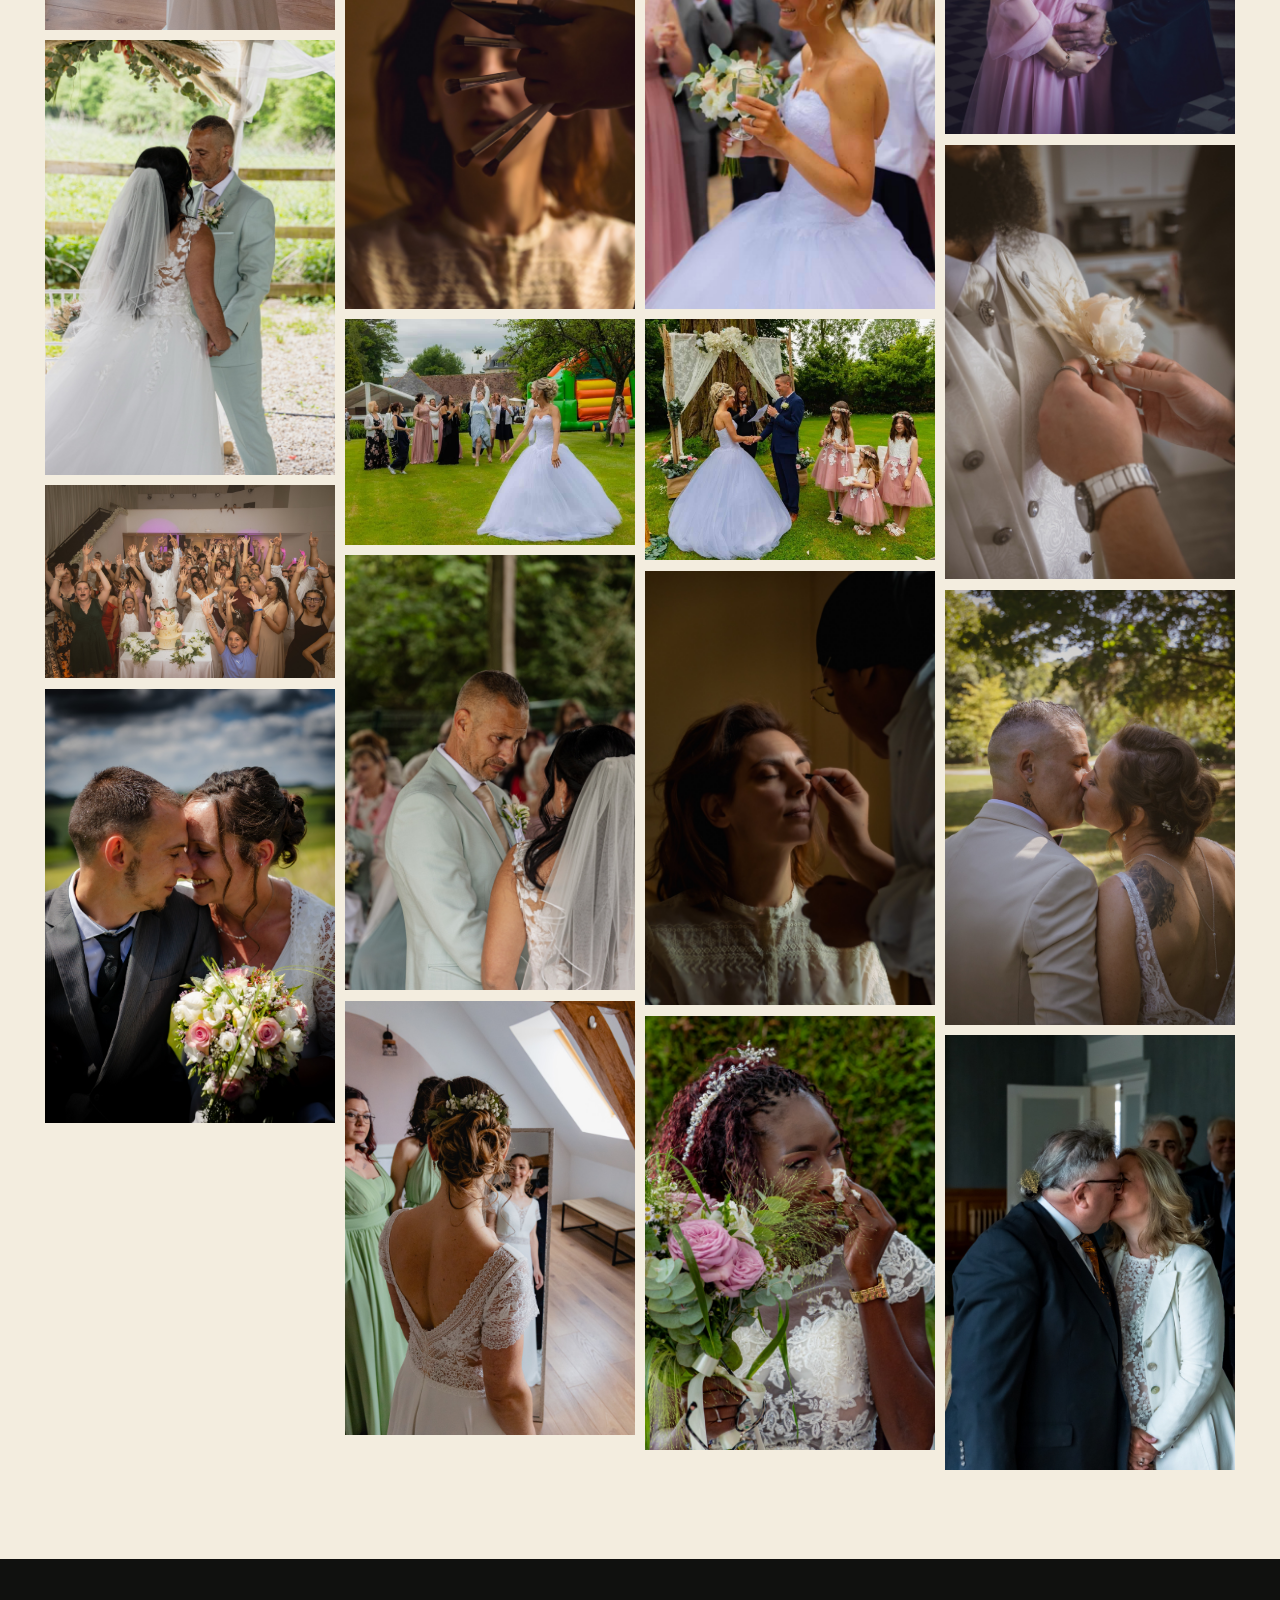
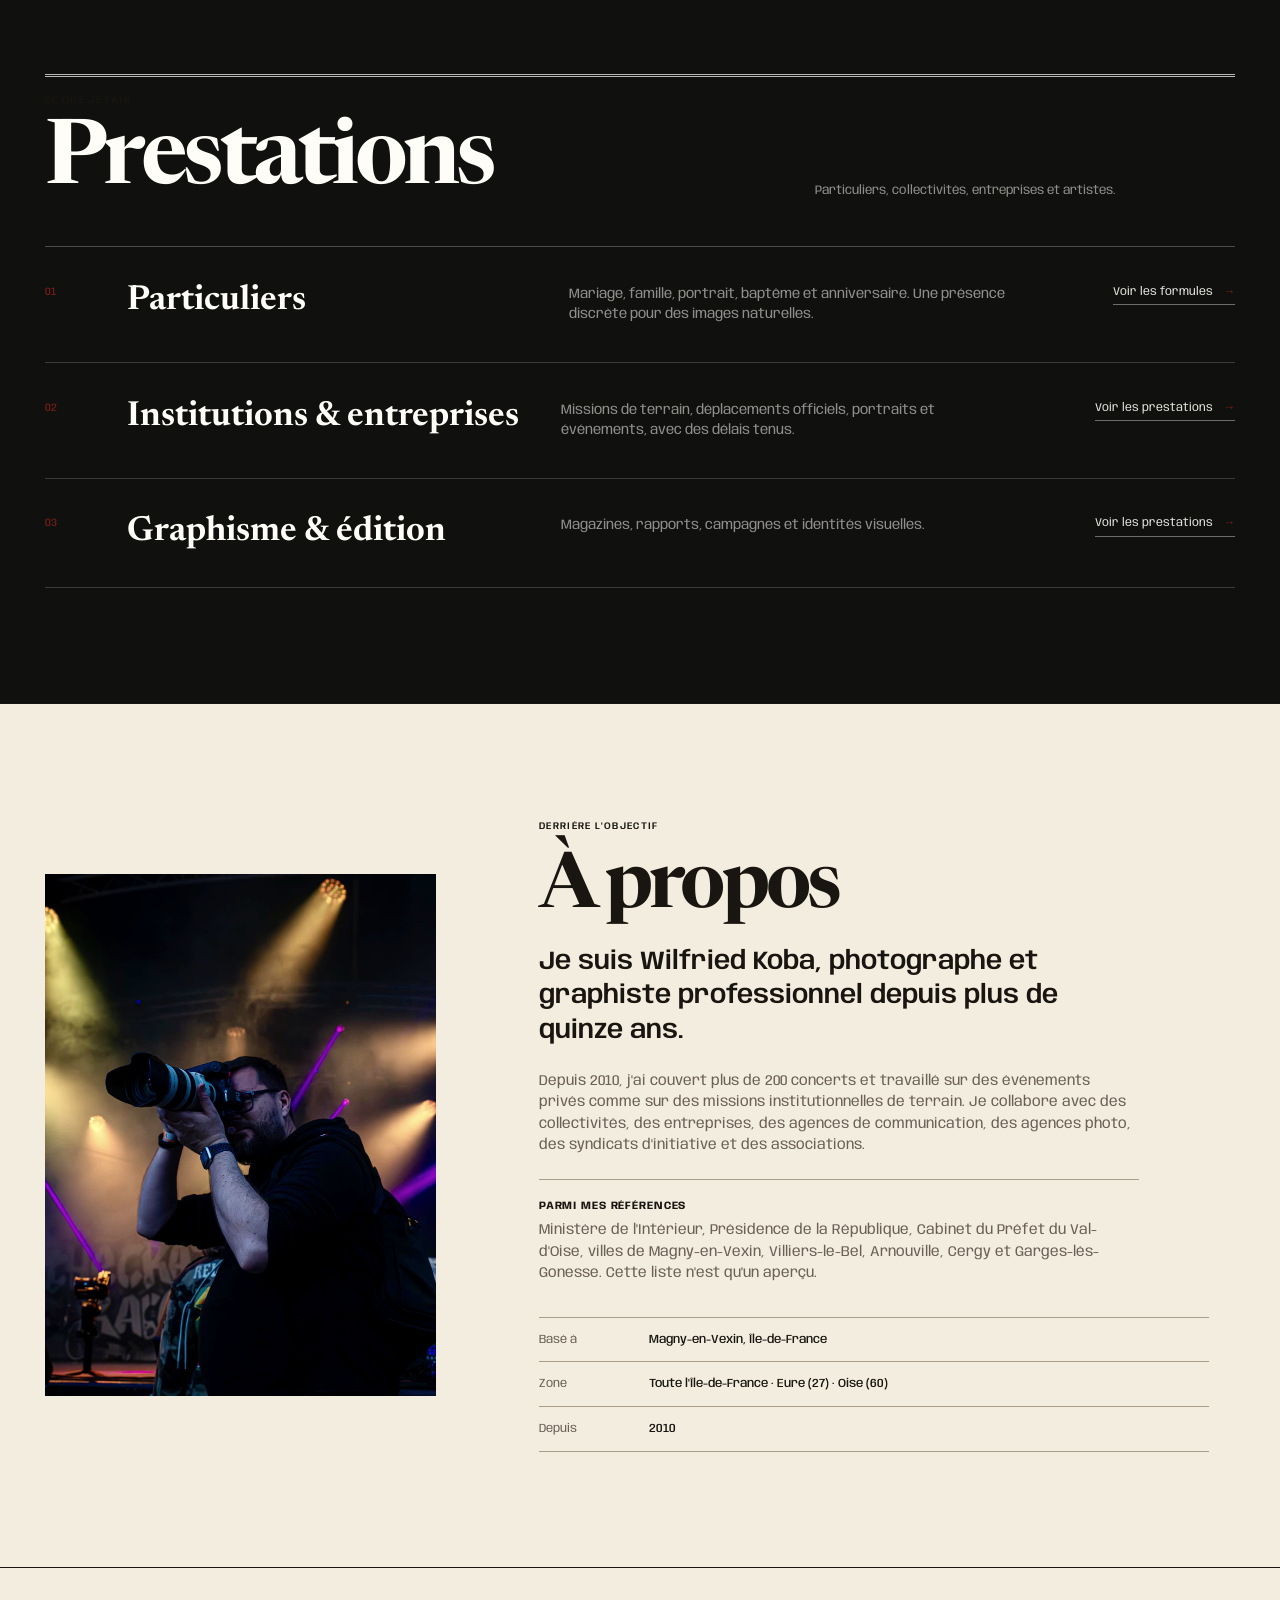
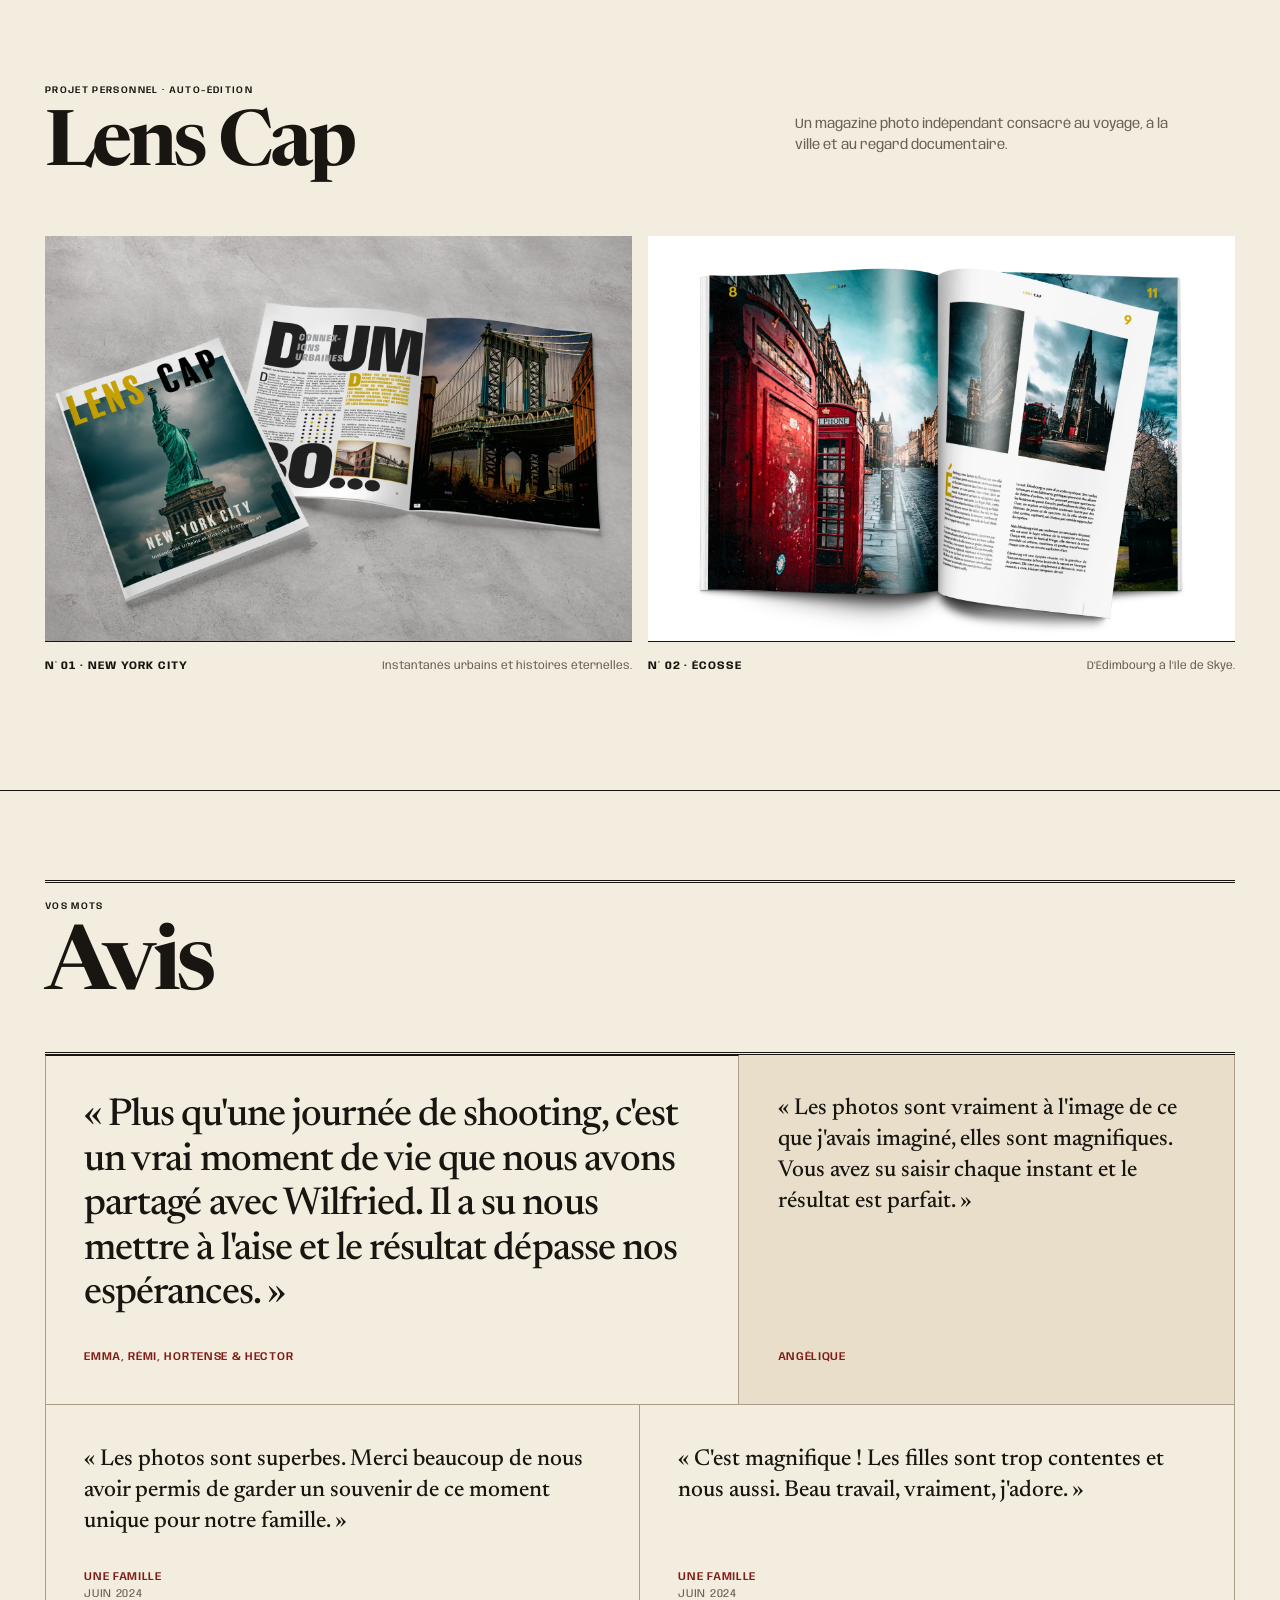
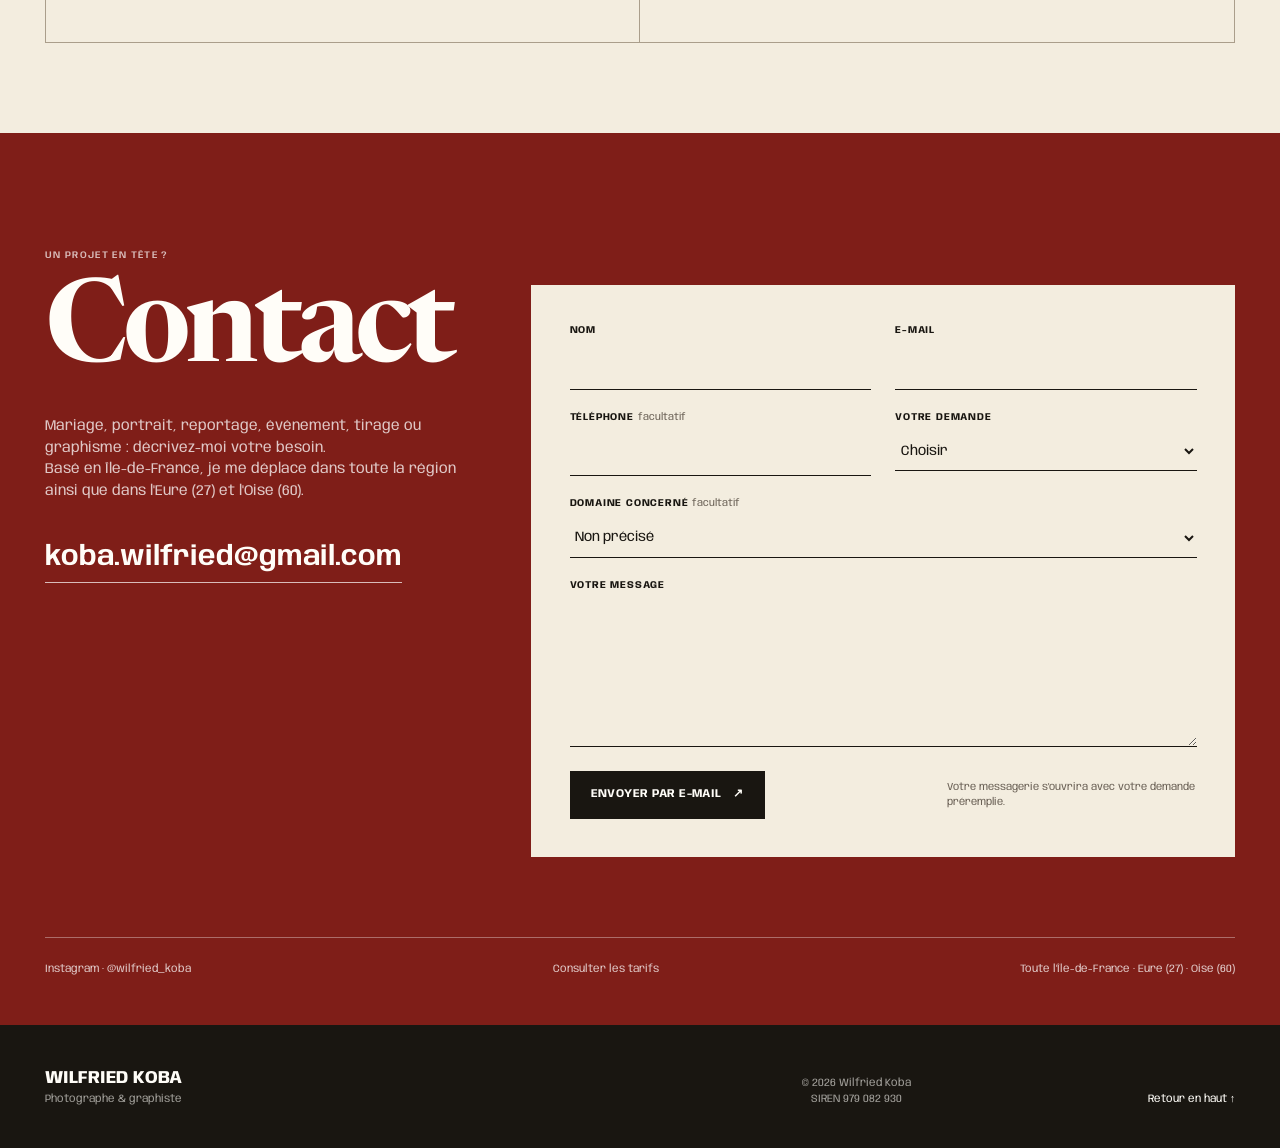
==== commit 6de1f276: "Retire la flèche du lien e-mail" ====
--- a/index.html
+++ b/index.html
@@ -108,7 +108,7 @@
           <h2 id="contact-title">Contact</h2>
           <p>Mariage, portrait, reportage, événement, tirage ou graphisme : décrivez-moi votre besoin.</p>
           <p>Basé en Île-de-France, je me déplace dans toute la région ainsi que dans l'Eure (27) et l'Oise (60).</p>
-          <a class="contact-email" href="mailto:koba.wilfried@gmail.com">koba.wilfried@gmail.com <span aria-hidden="true">↗</span></a>
+          <a class="contact-email" href="mailto:koba.wilfried@gmail.com">koba.wilfried@gmail.com</a>
         </div>
         <form class="contact-form" id="contactForm" action="mailto:koba.wilfried@gmail.com" method="post" enctype="text/plain">
           <div class="contact-field"><label for="contactName">Nom</label><input id="contactName" name="nom" type="text" autocomplete="name" required></div>
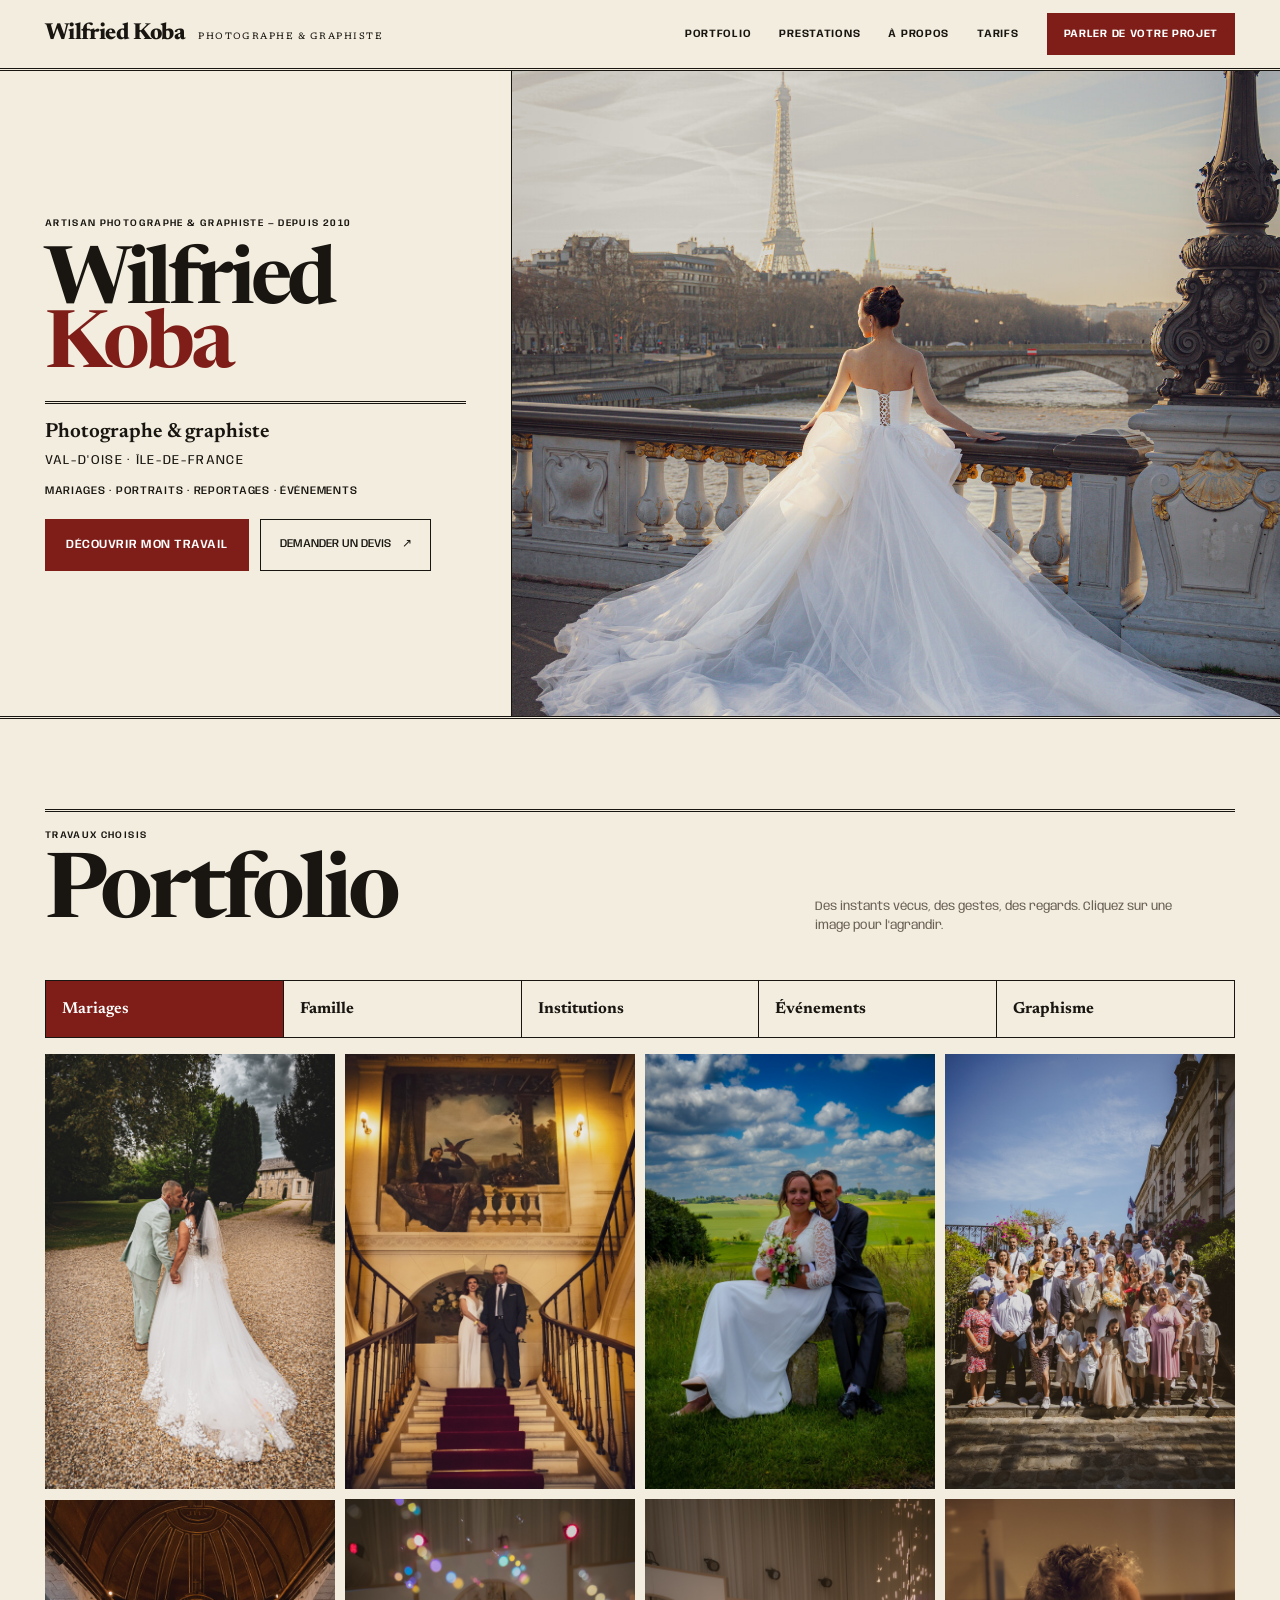
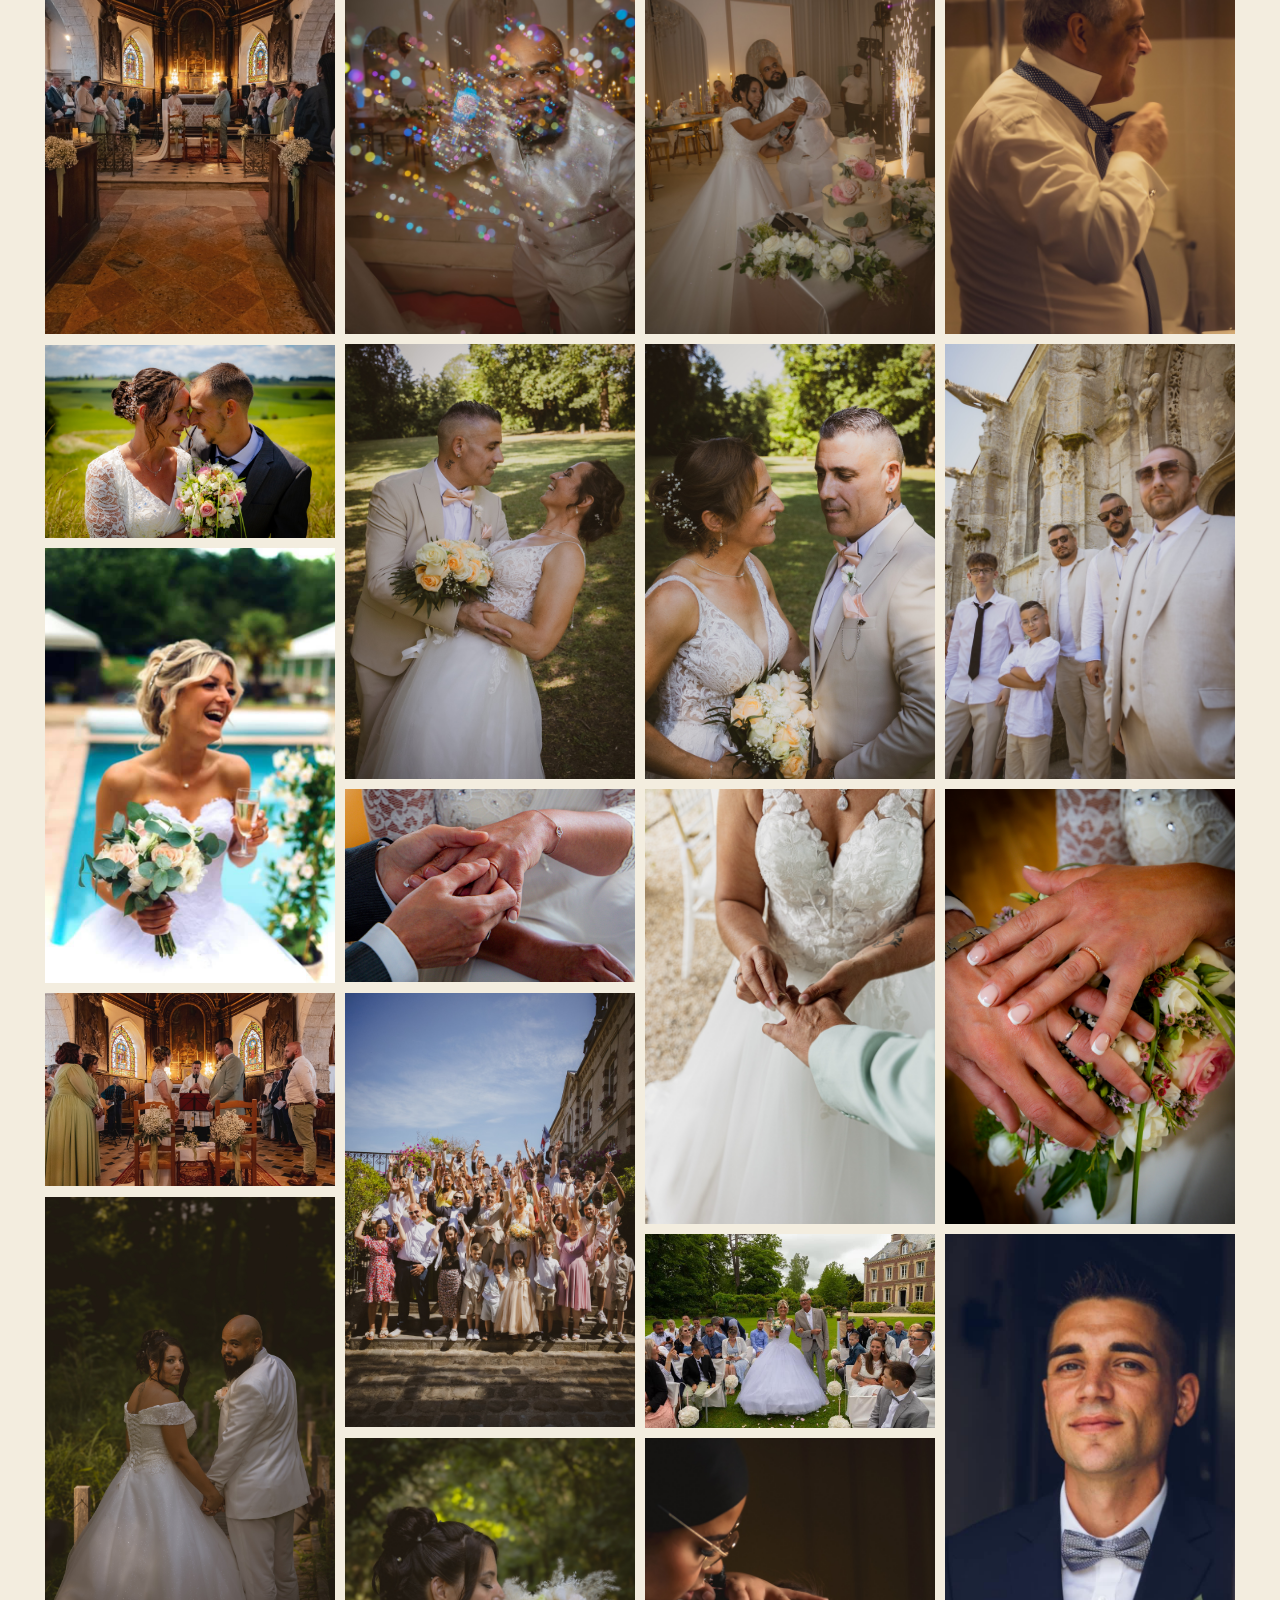
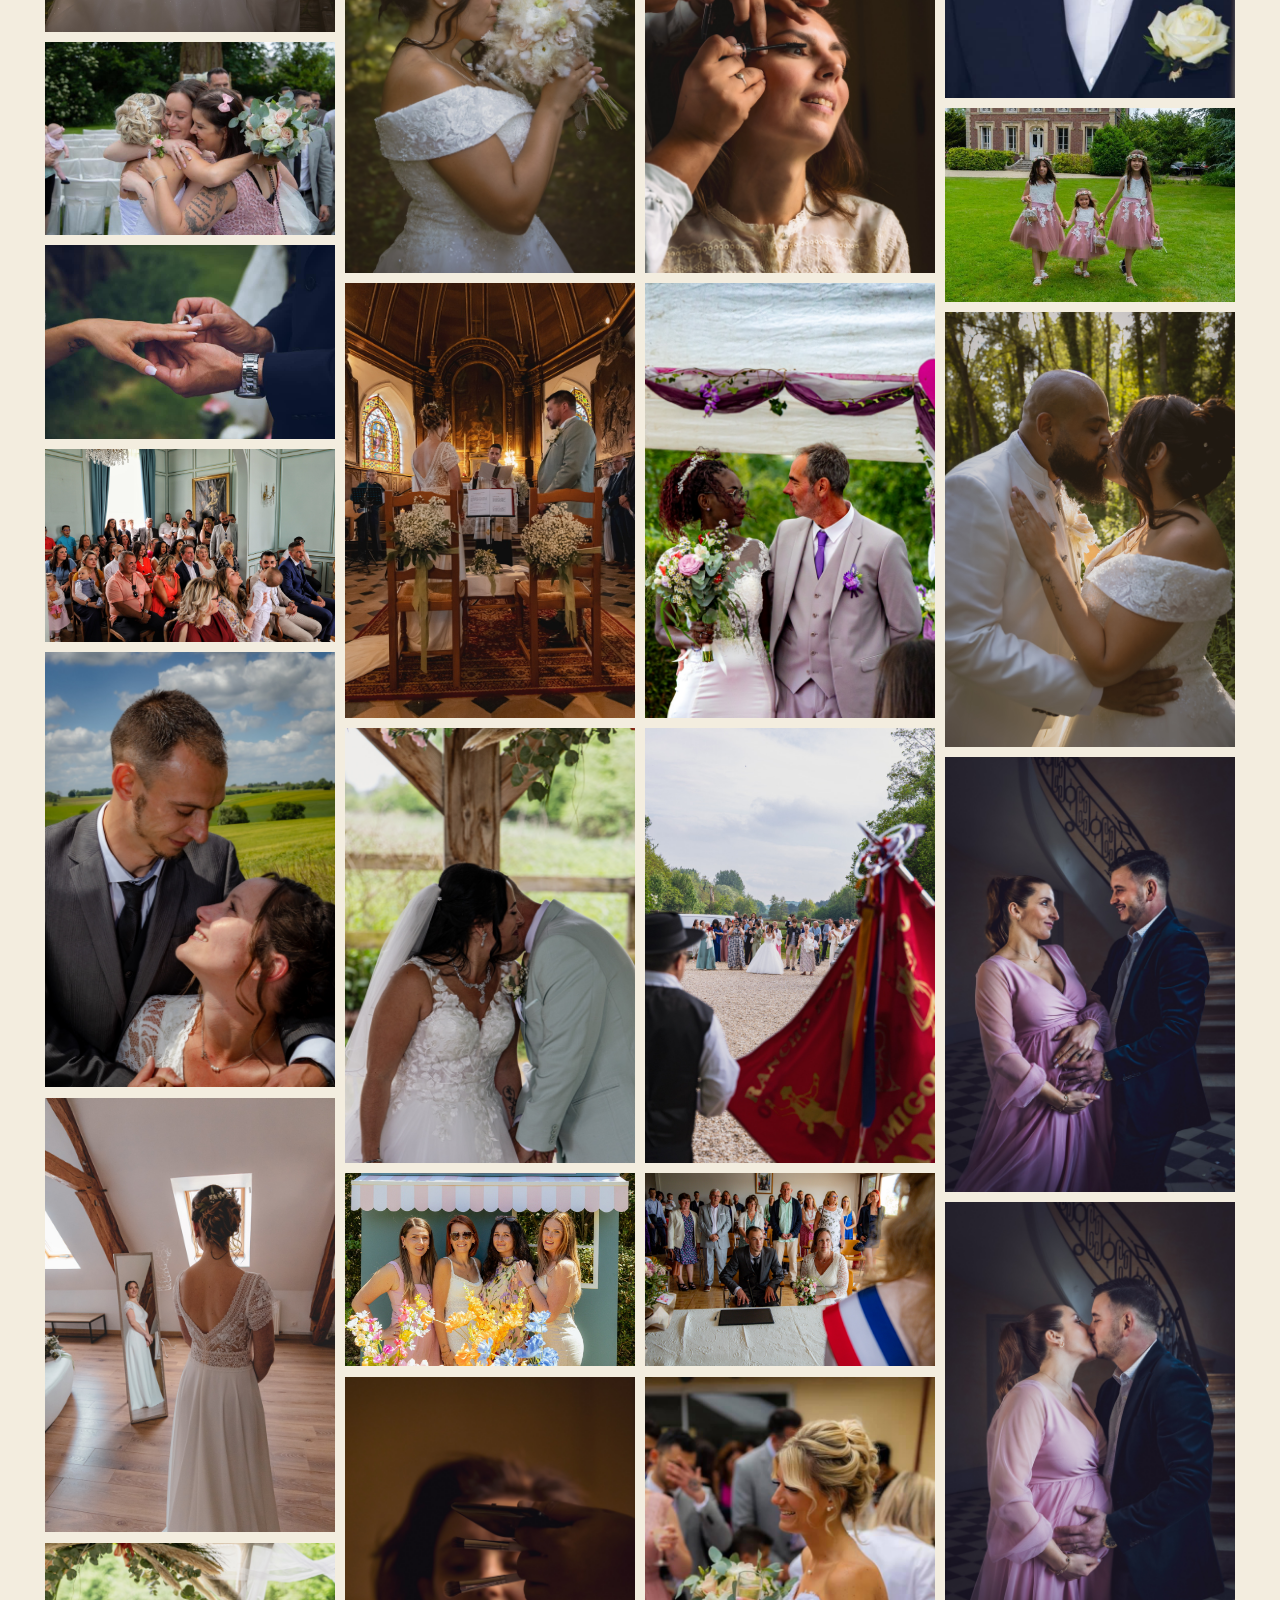
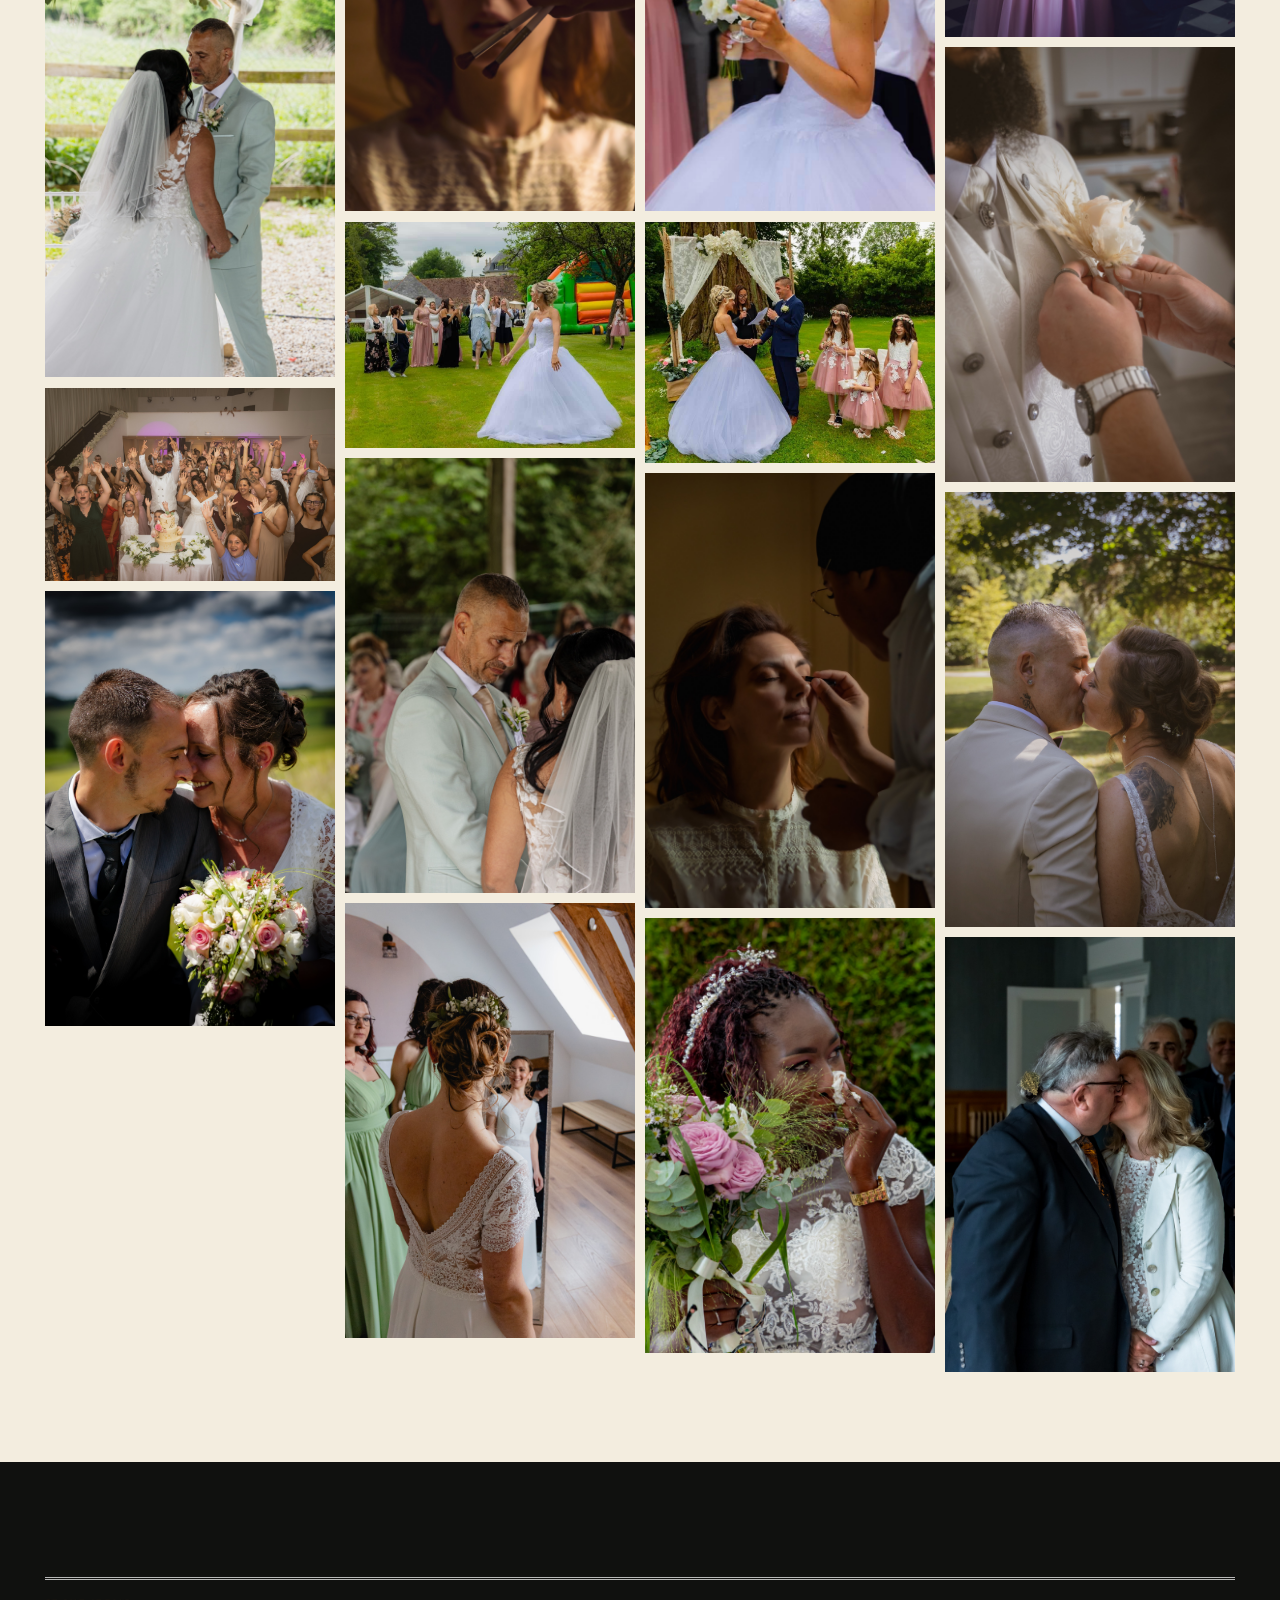
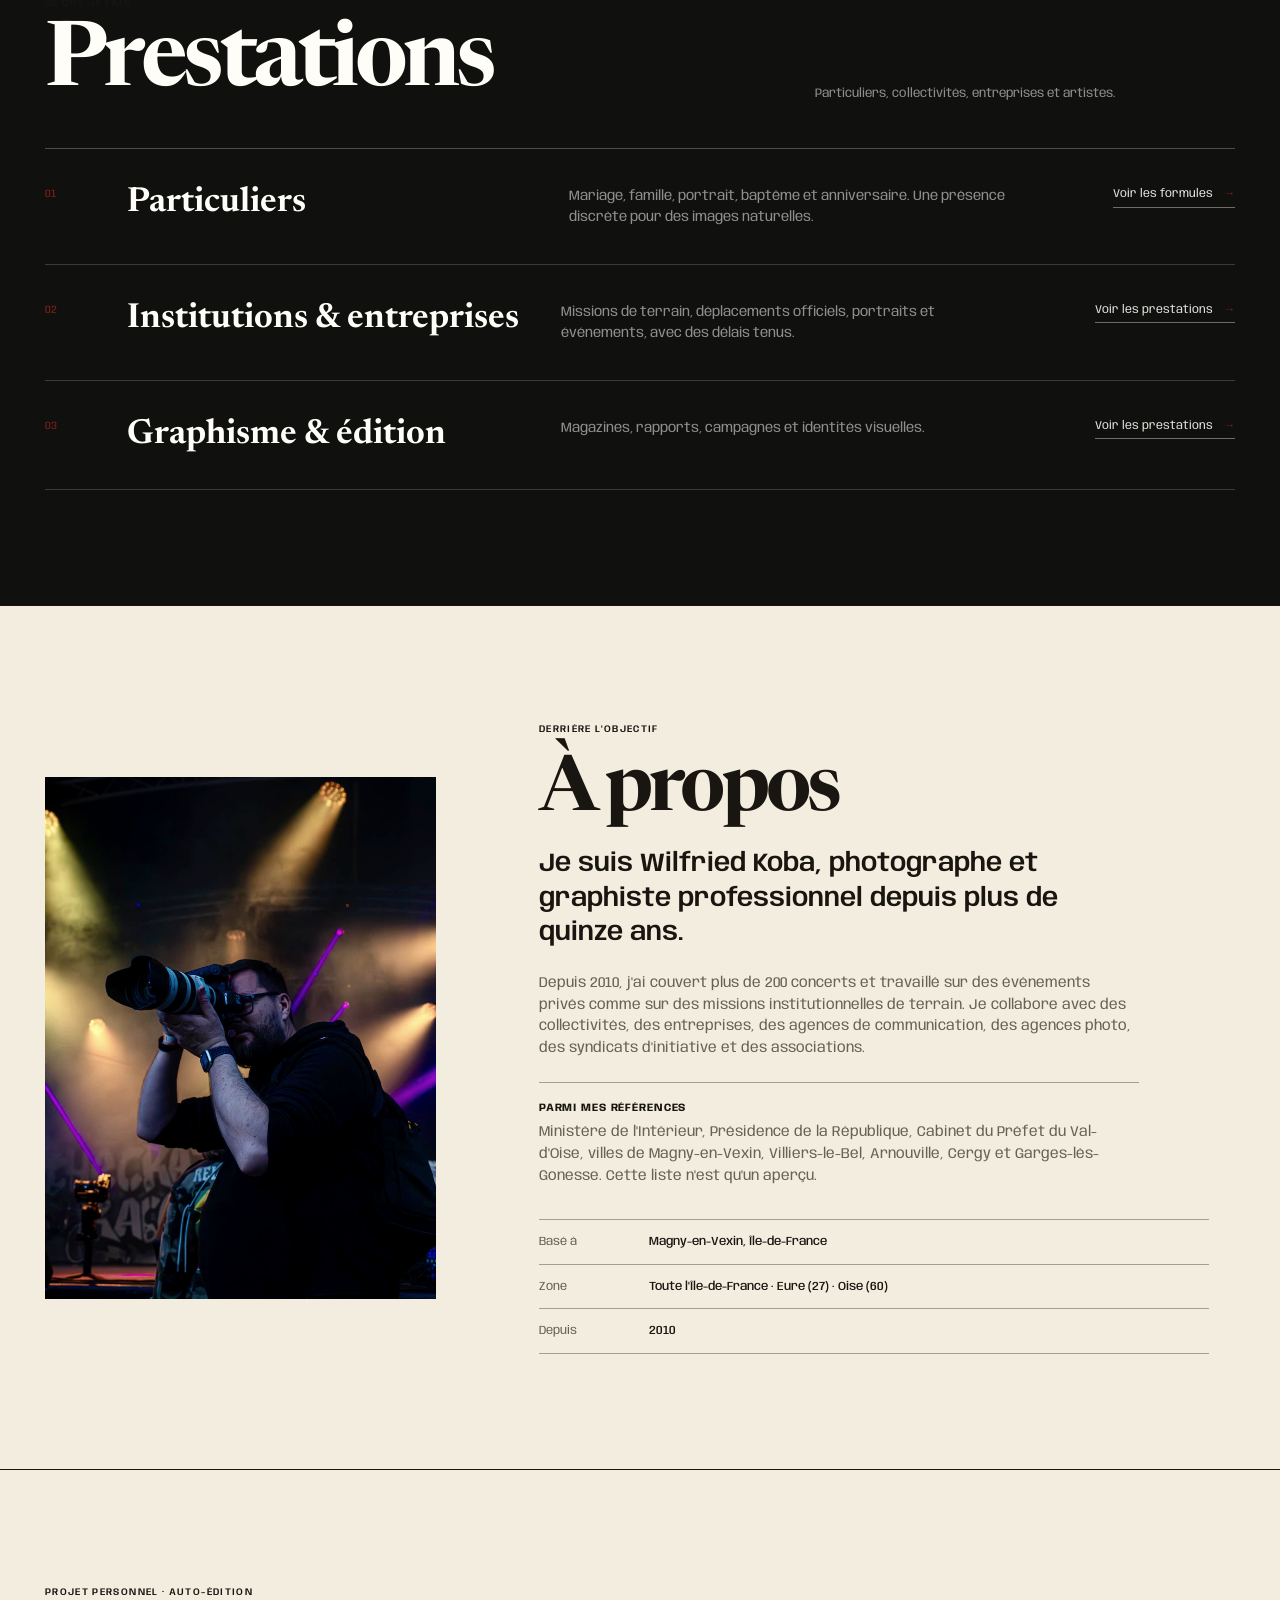
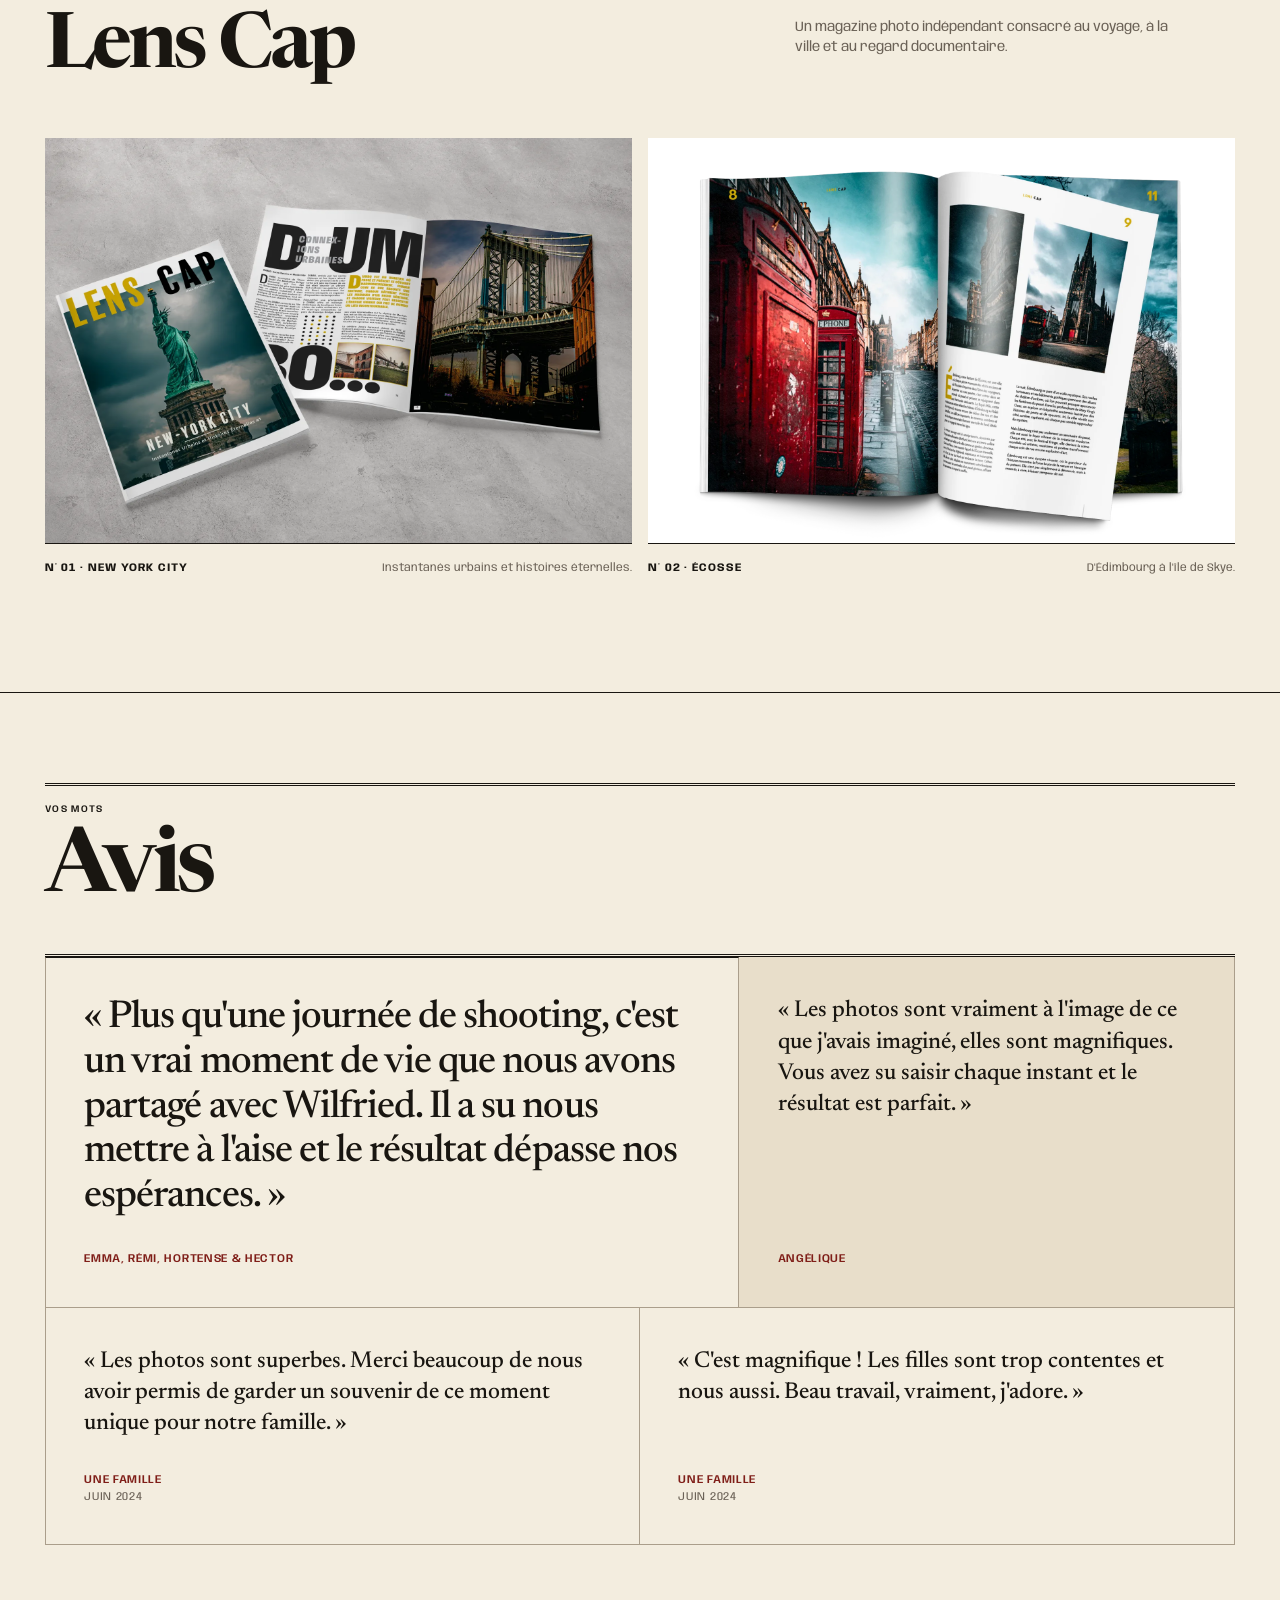
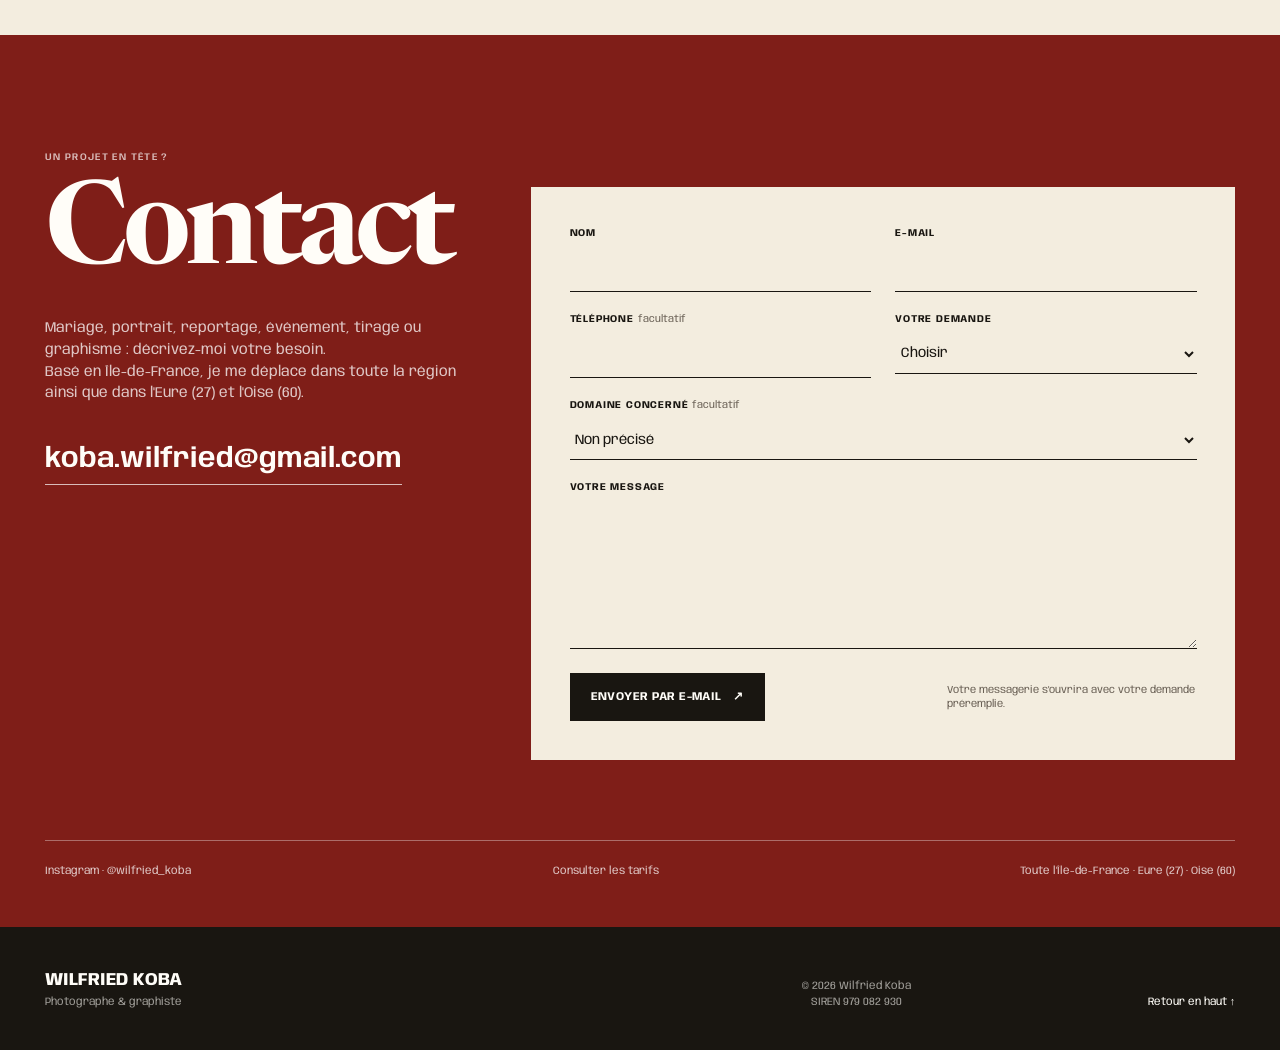
==== commit 1307e401: "Enrichit la galerie famille et retire l’aperçu graphisme" ====
--- a/index.html
+++ b/index.html
@@ -45,10 +45,6 @@
         <button class="ptab" id="tab-evenement" data-target="gal-evenement" role="tab" aria-controls="gal-evenement" aria-selected="false" tabindex="-1">Événements</button>
         <button class="ptab" id="tab-graphisme" data-target="gal-graphisme" role="tab" aria-controls="gal-graphisme" aria-selected="false" tabindex="-1">Graphisme</button>
       </div>
-      <button class="graphic-glimpse" type="button" data-open-tab="tab-graphisme">
-        <img src="assets/images/graphisme/affiche-fete-musique.jpg" alt="Affiche Fête de la musique réalisée par Wilfried Koba" loading="lazy">
-        <span><strong>Graphisme</strong></span>
-      </button>
       <p class="portfolio-ai-note" data-portfolio-copy="gal-graphisme" hidden>Visuels conçus et réalisés sans IA générative.</p>
       <div class="portfolio-offer" data-portfolio-copy="gal-corporate" hidden>
         <div class="portfolio-offer-lead">
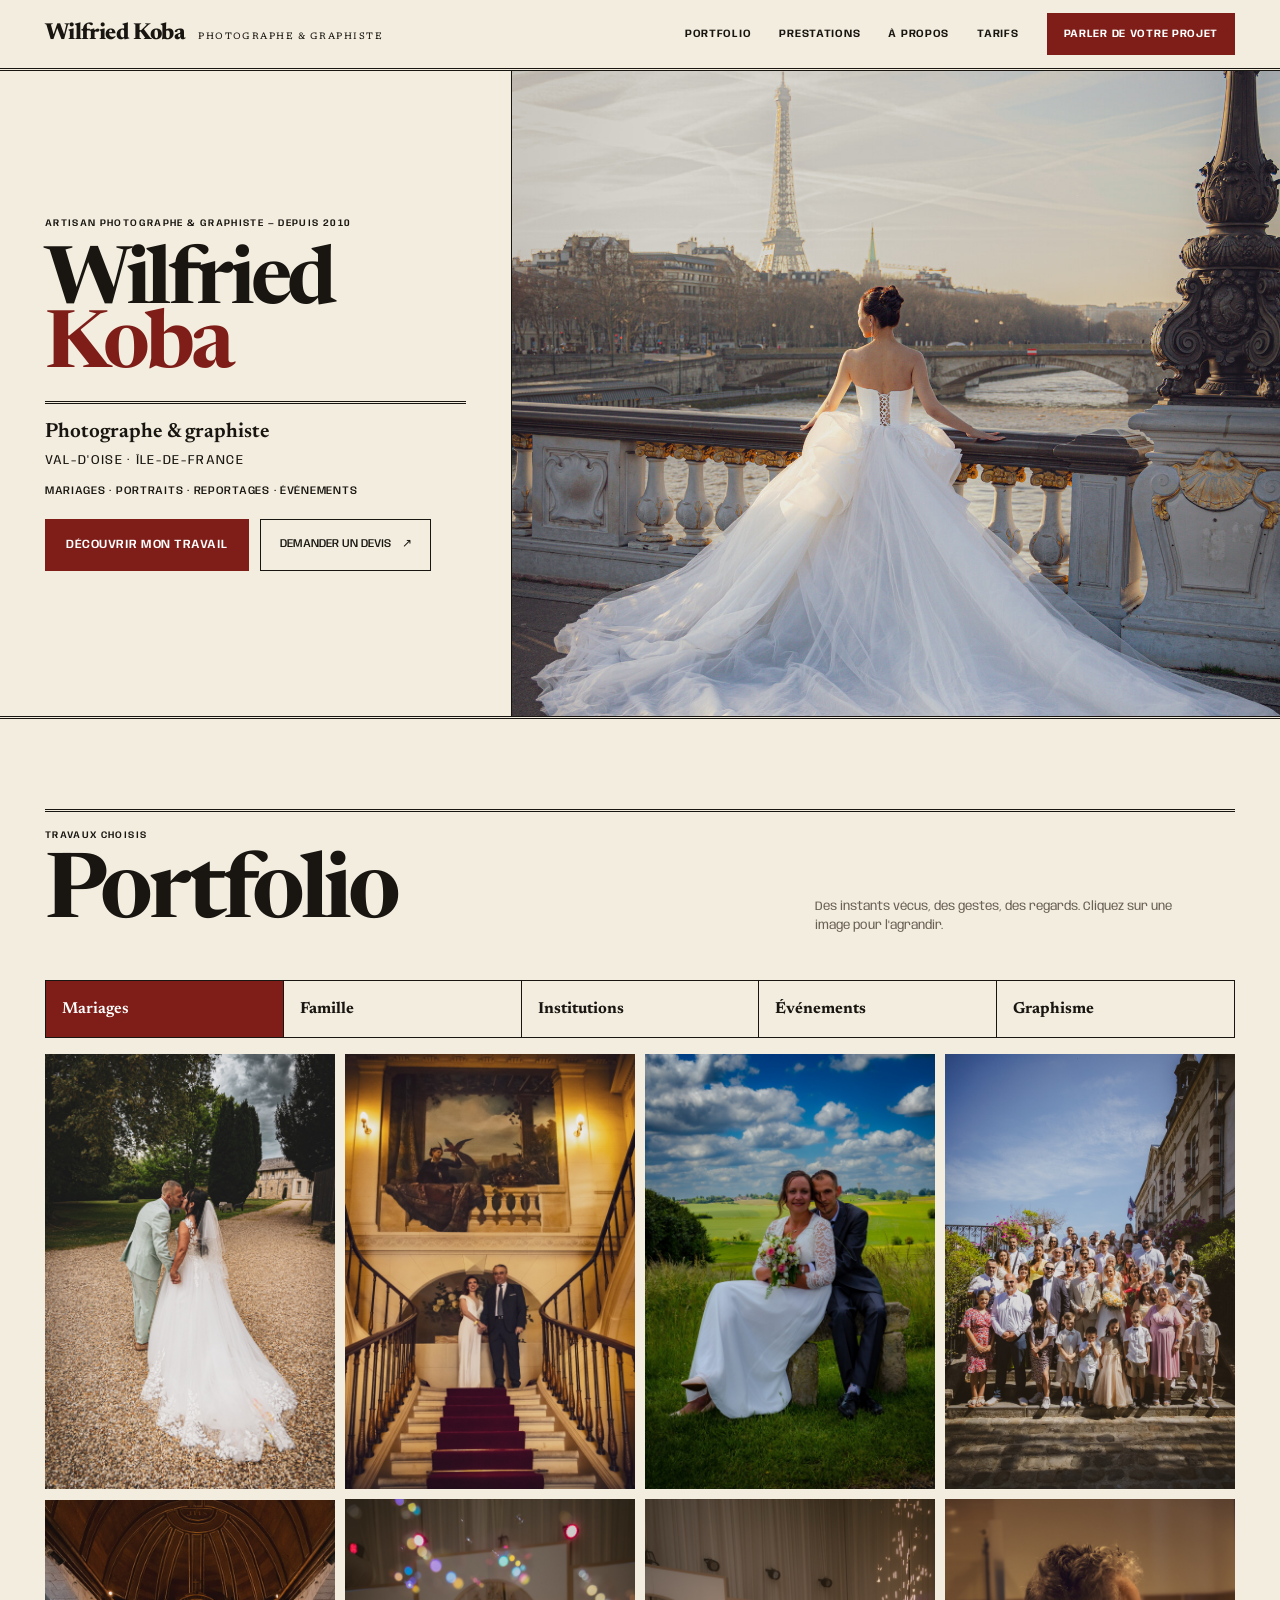
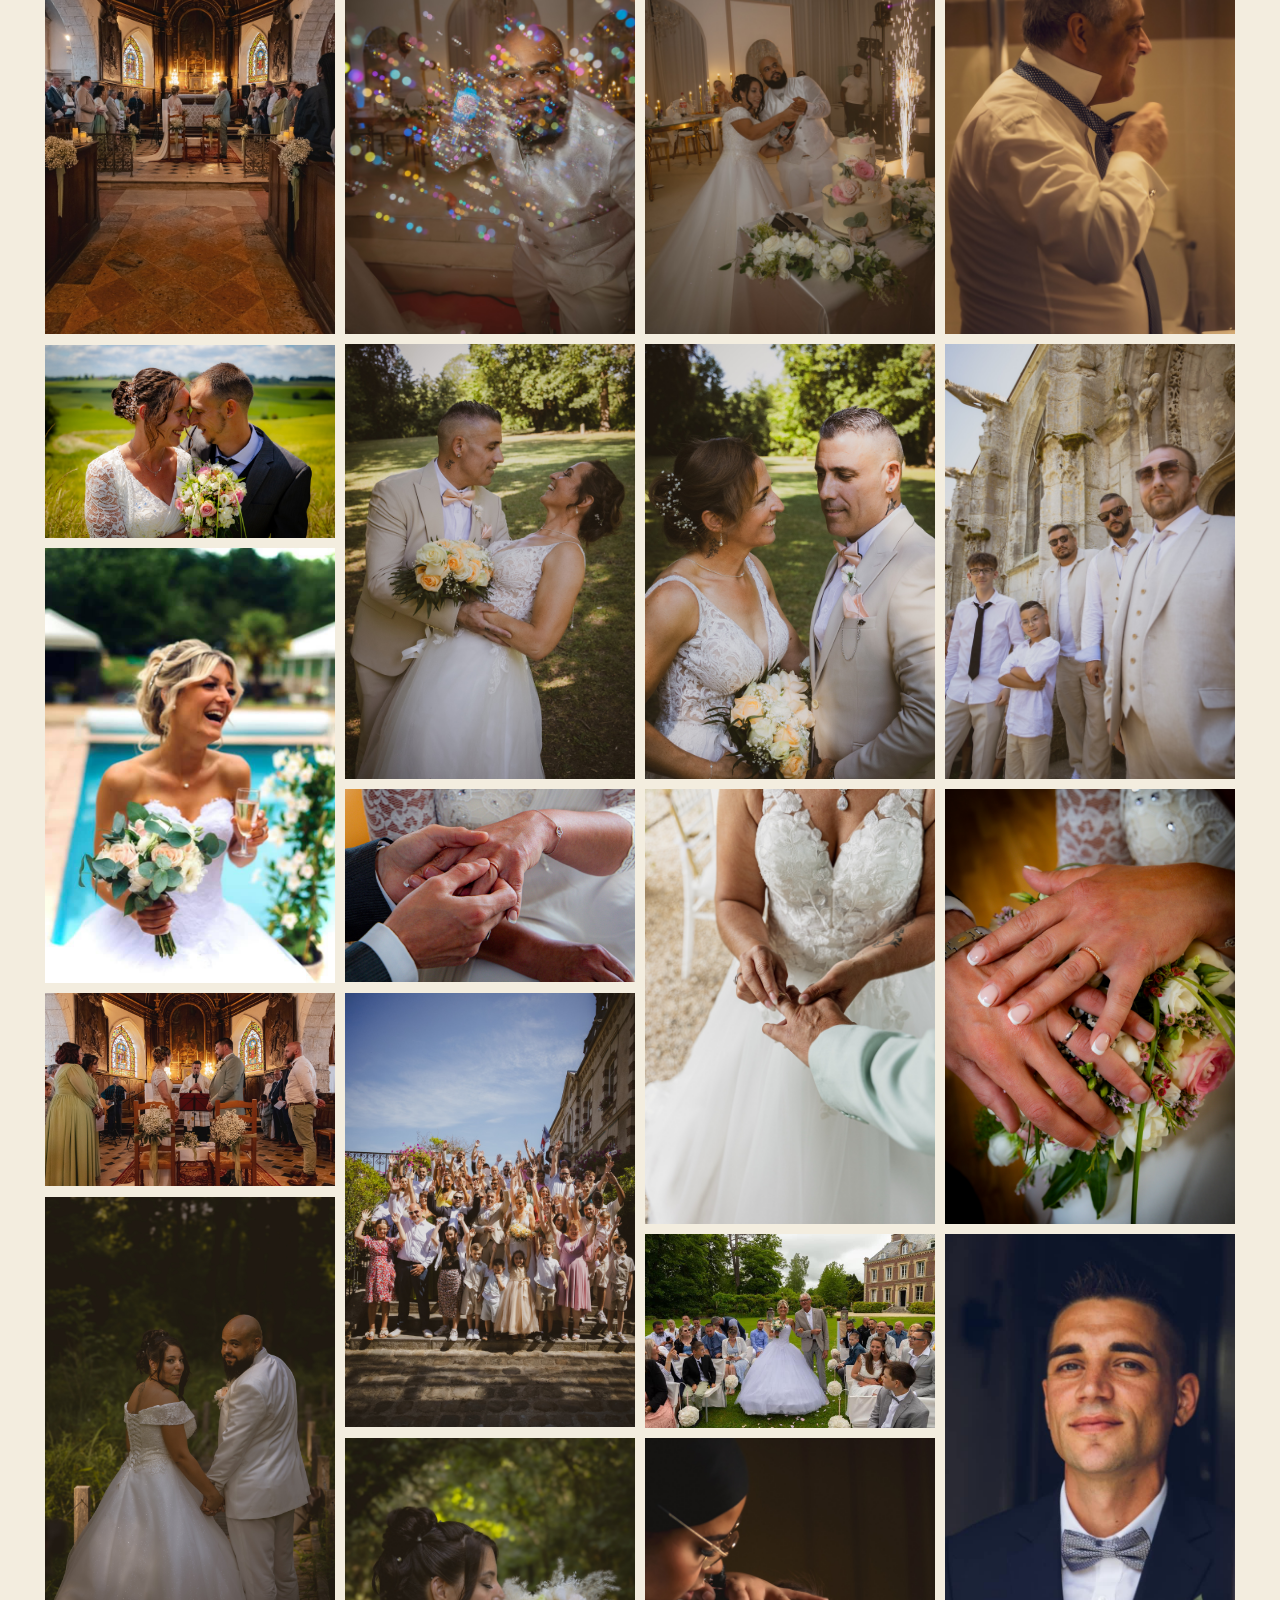
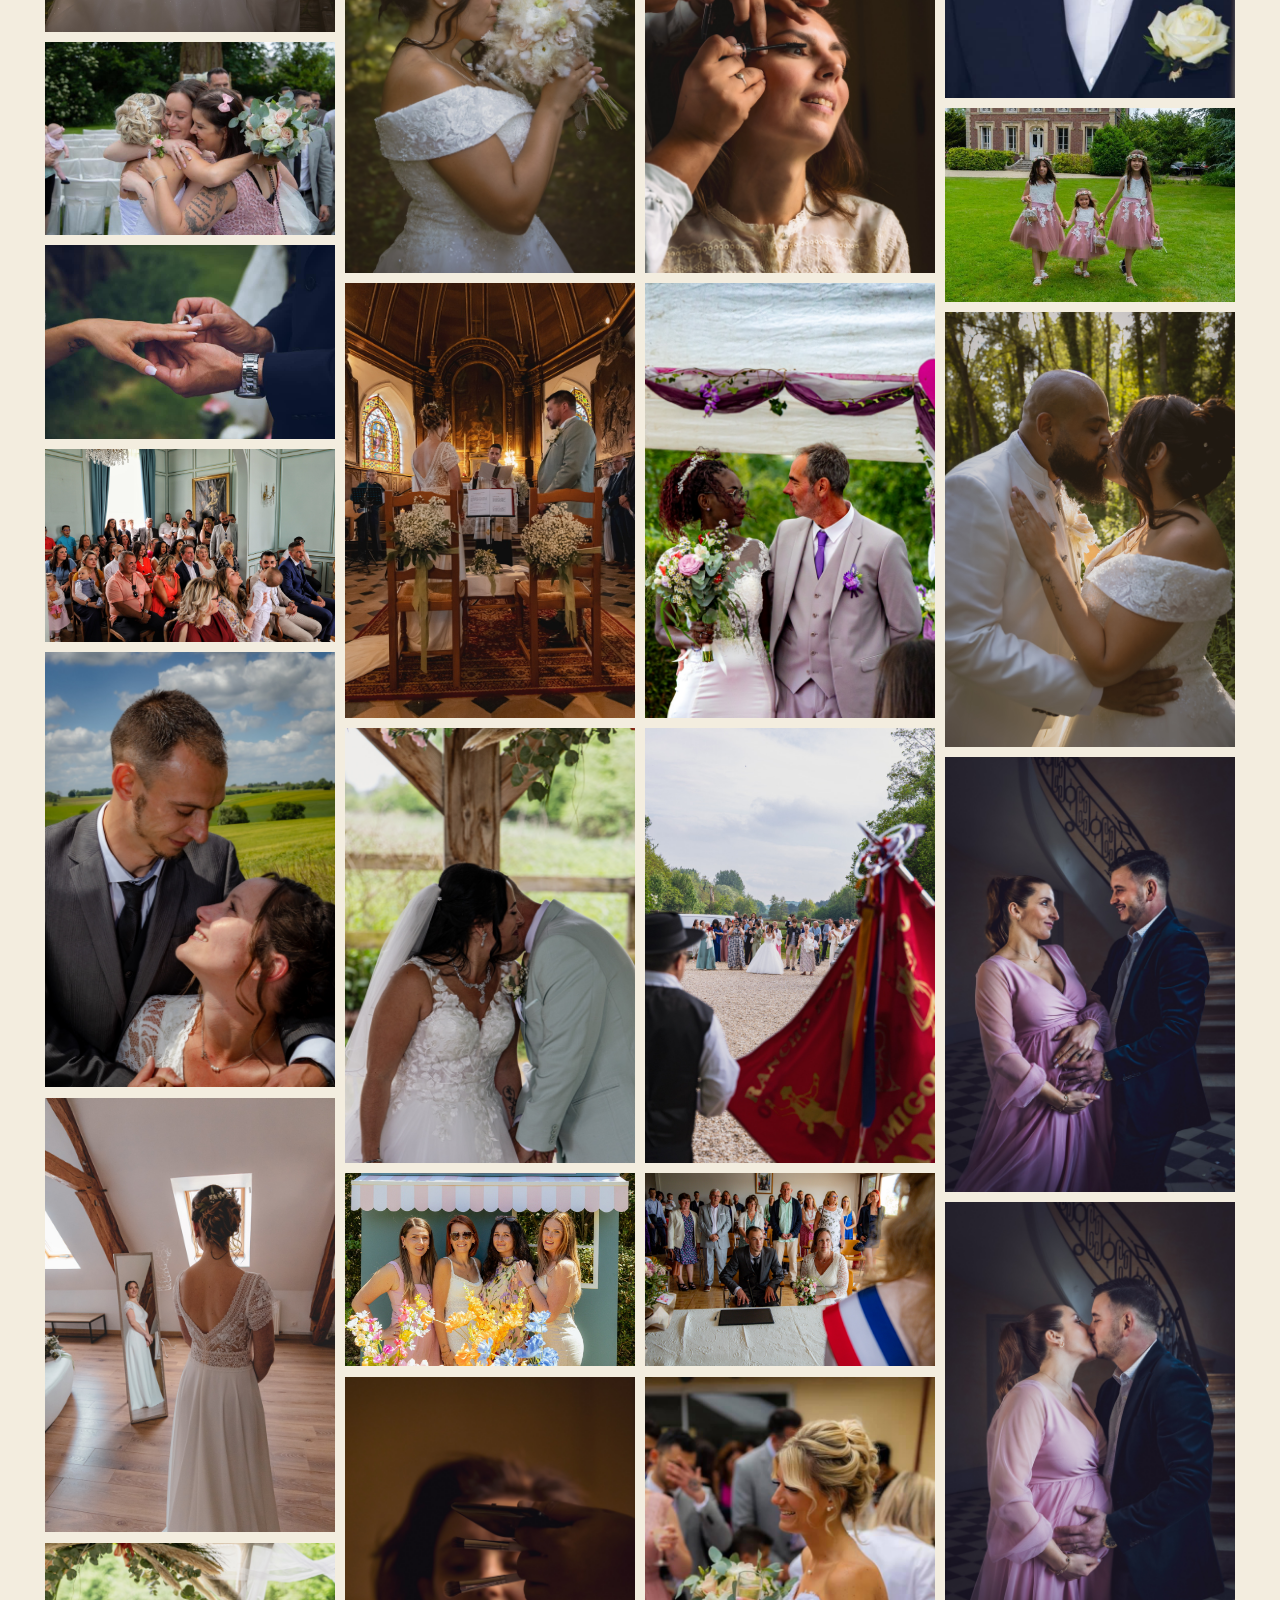
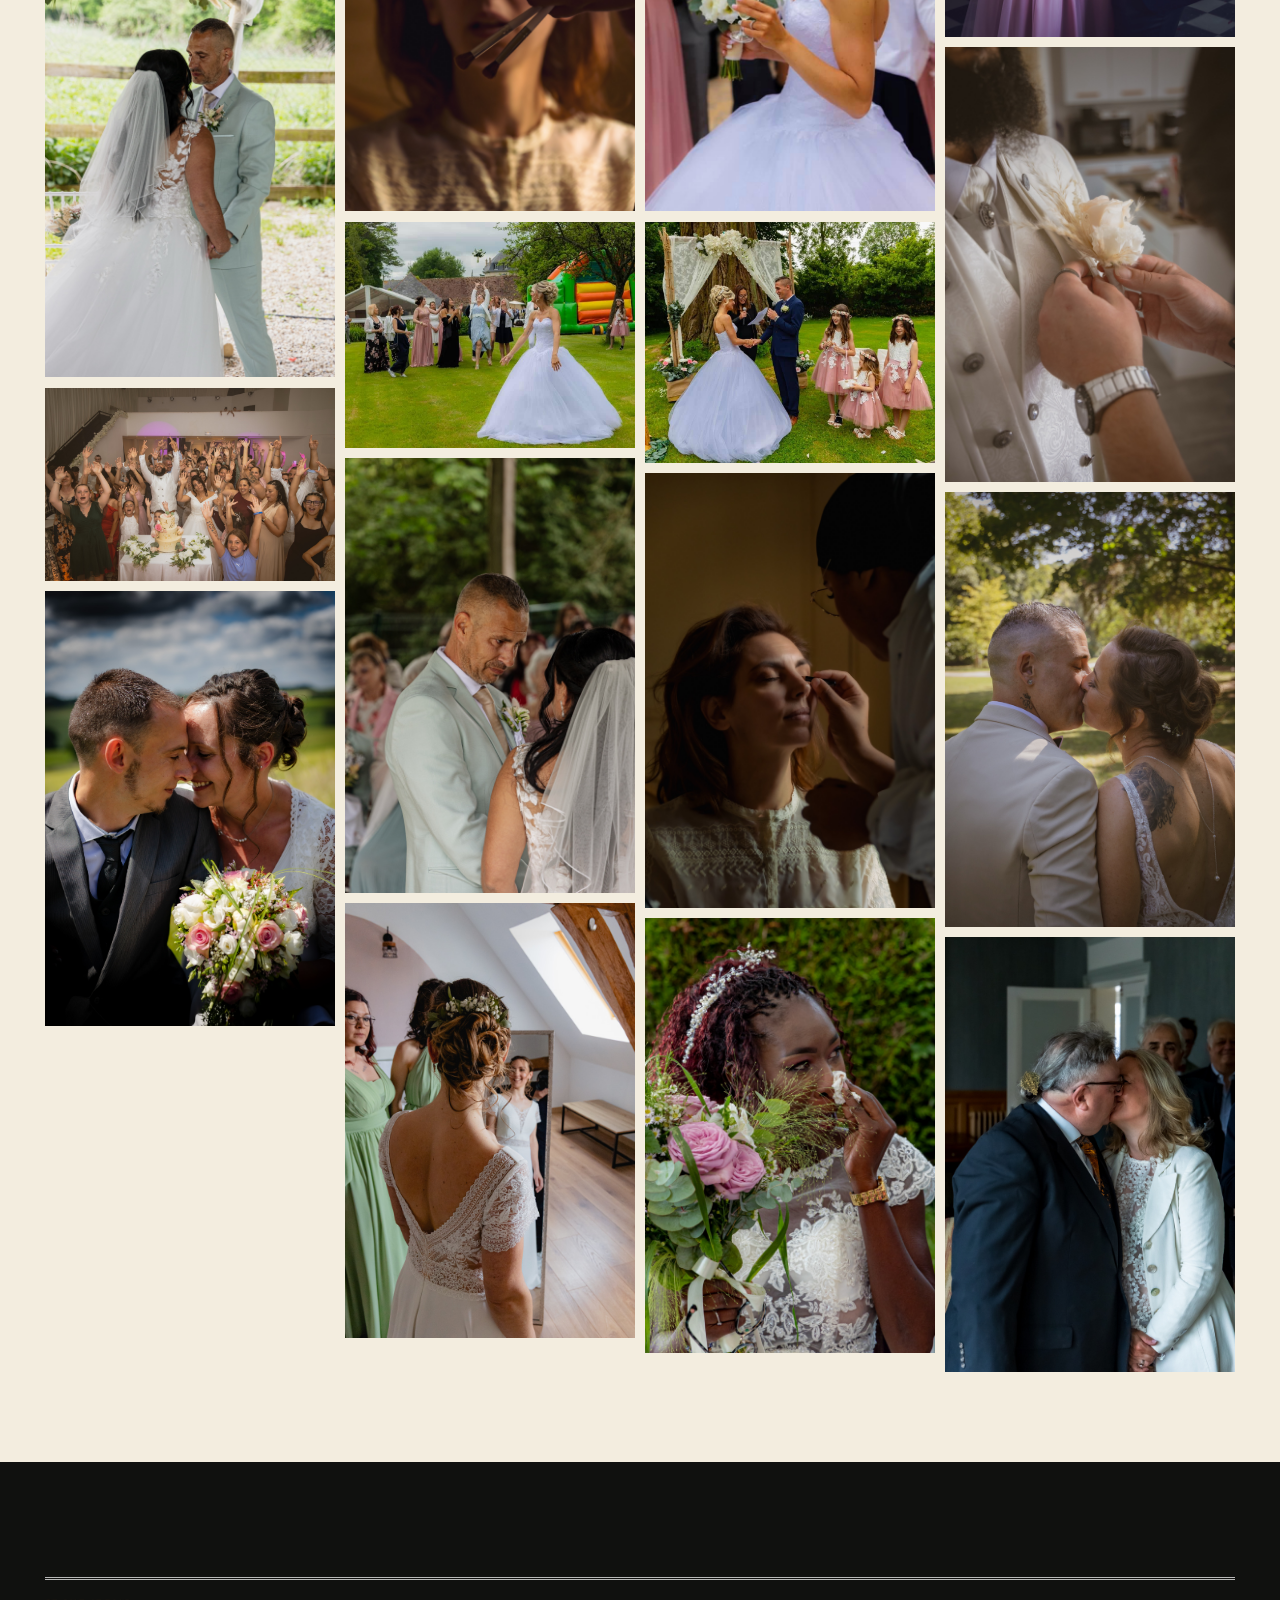
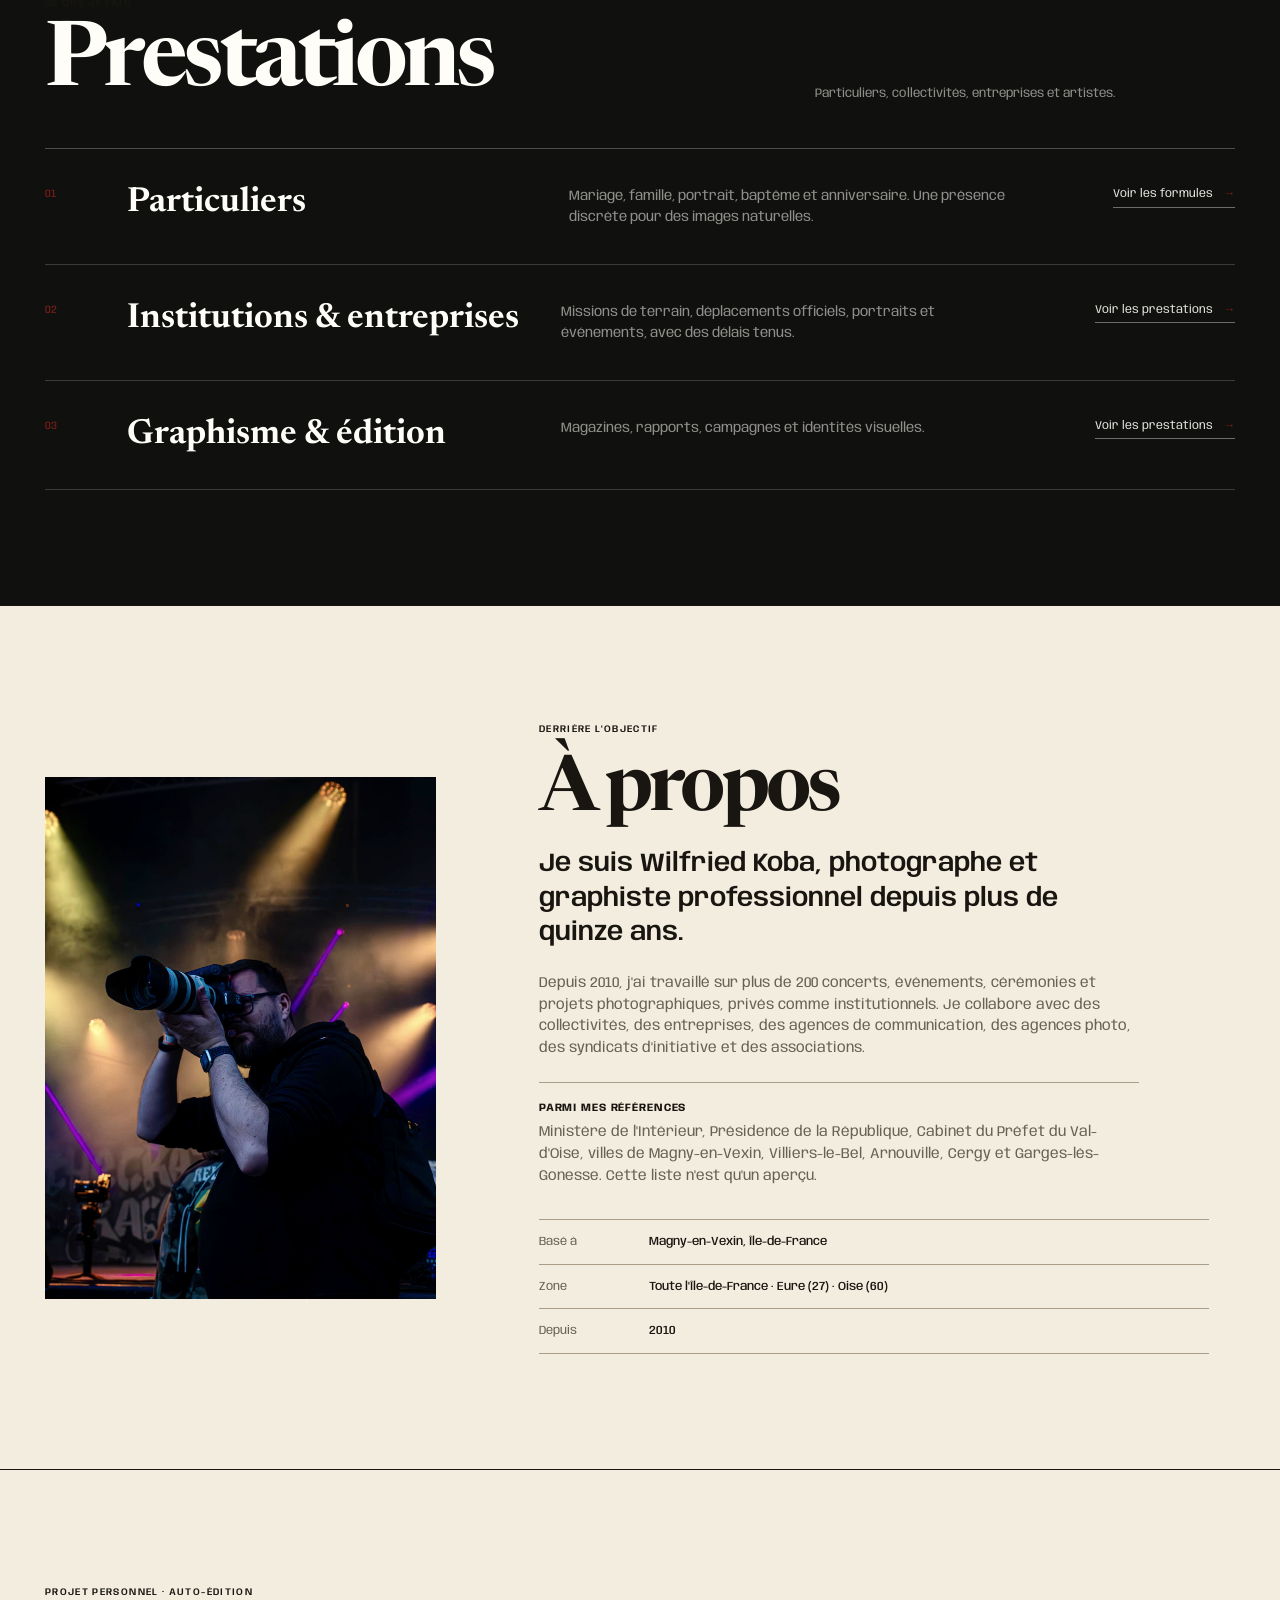
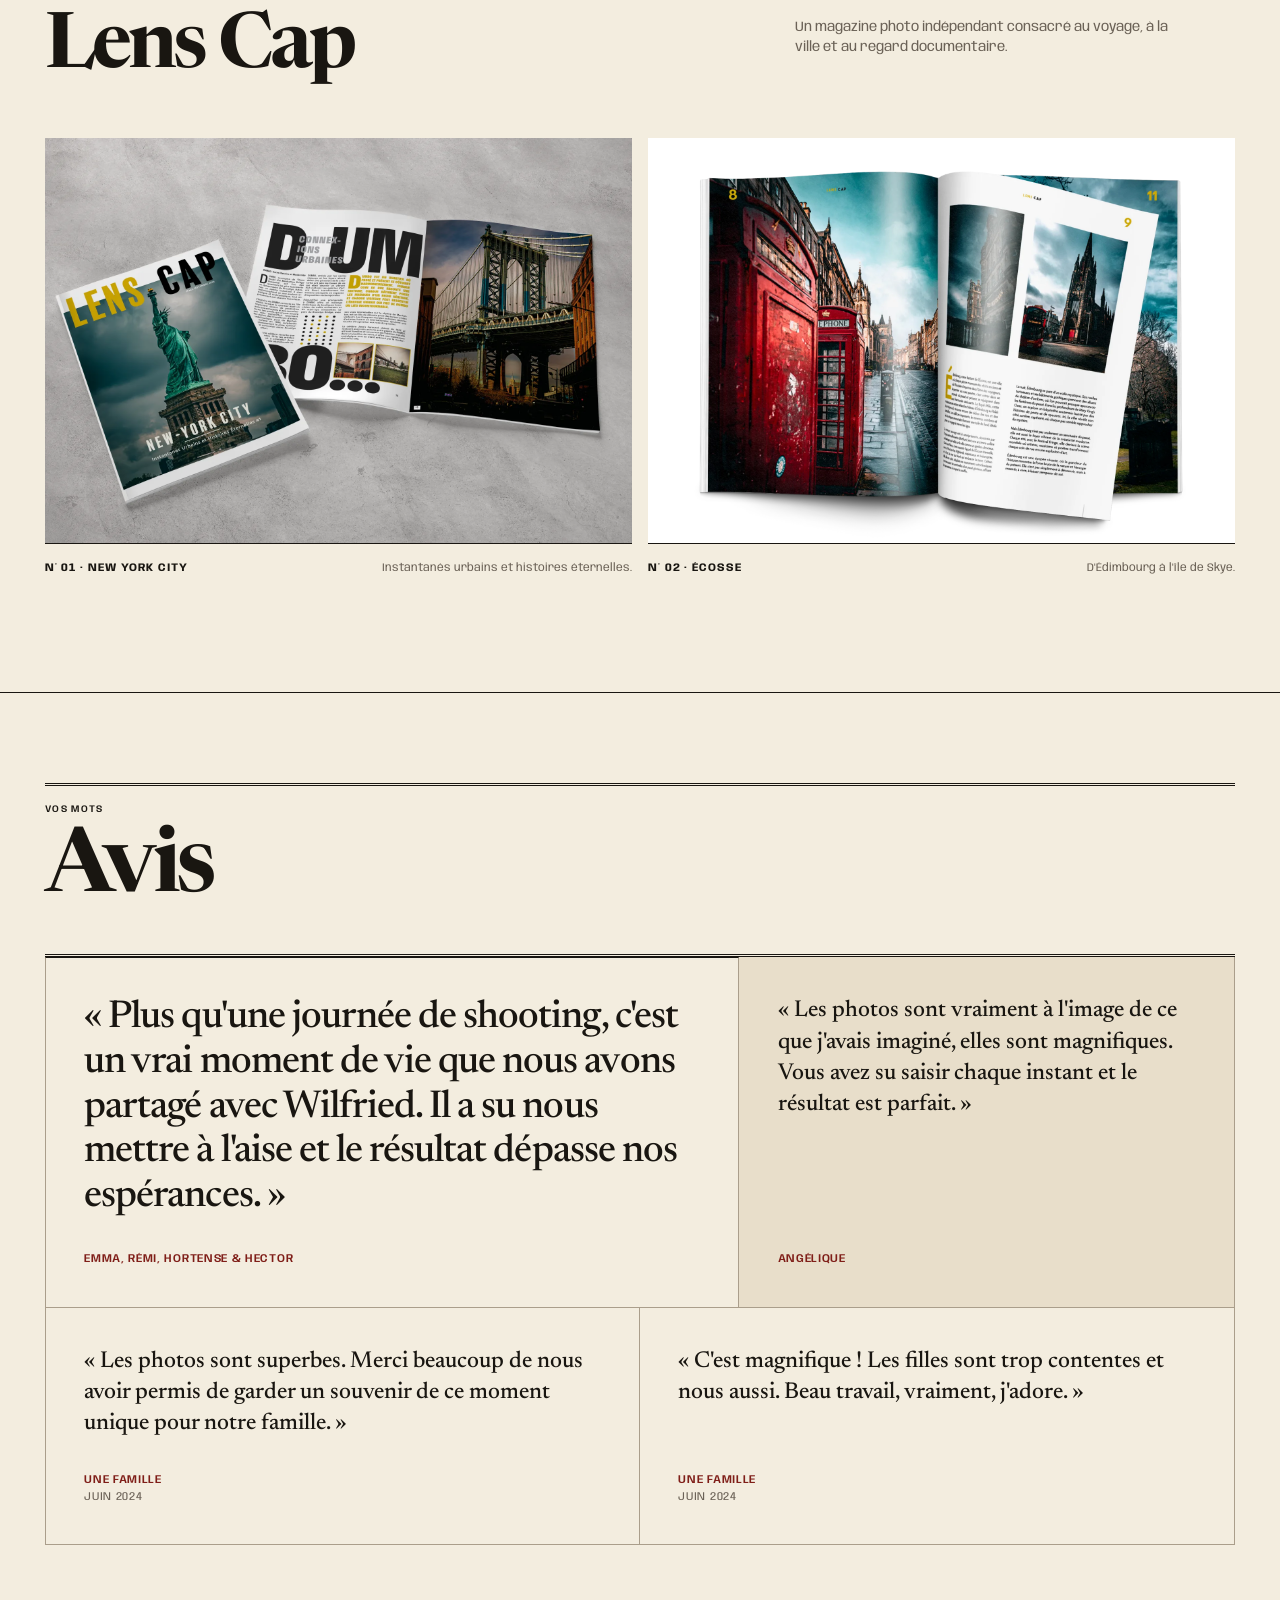
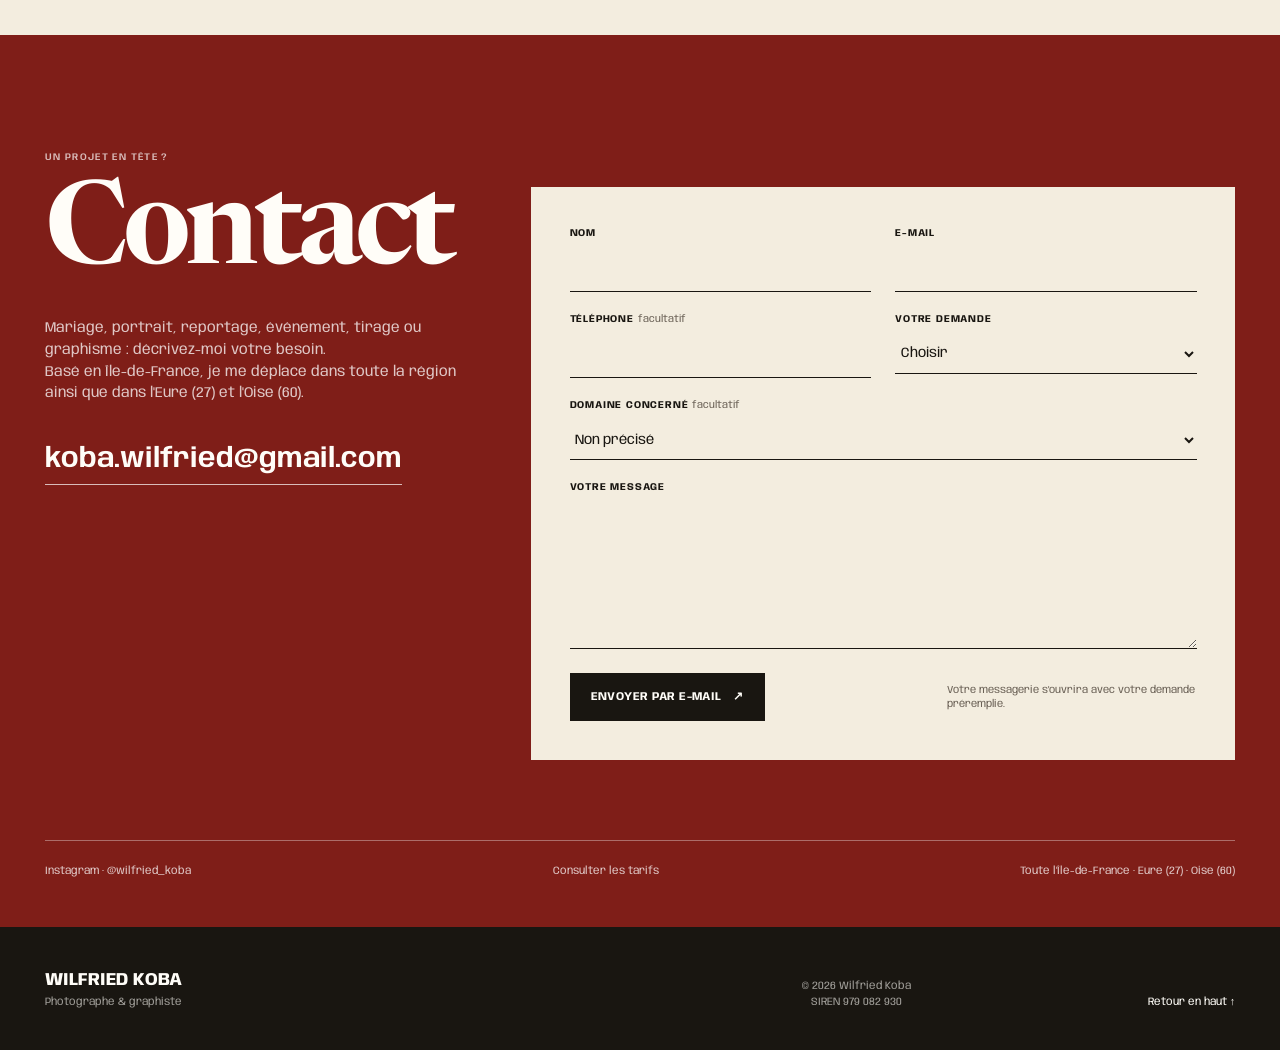
==== commit 9943483b: "Précise l’expérience photographique" ====
--- a/index.html
+++ b/index.html
@@ -76,7 +76,7 @@
 
     <section class="about-section" id="apropos" aria-labelledby="about-title">
       <figure class="about-photo"><img src="assets/images/wilfried-en-action.jpg" alt="Wilfried Koba au travail pendant un concert" loading="lazy"></figure>
-      <div class="about-copy"><p class="kicker">Derrière l'objectif</p><h2 id="about-title">À propos</h2><p class="about-lead">Je suis Wilfried Koba, photographe et graphiste professionnel depuis plus de quinze ans.</p><p>Depuis 2010, j'ai couvert plus de 200 concerts et travaillé sur des événements privés comme sur des missions institutionnelles de terrain. Je collabore avec des collectivités, des entreprises, des agences de communication, des agences photo, des syndicats d'initiative et des associations.</p><p class="about-references"><strong>Parmi mes références</strong> Ministère de l'Intérieur, Présidence de la République, Cabinet du Préfet du Val-d'Oise, villes de Magny-en-Vexin, Villiers-le-Bel, Arnouville, Cergy et Garges-lès-Gonesse. Cette liste n'est qu'un aperçu.</p><dl class="about-facts"><div><dt>Basé à</dt><dd>Magny-en-Vexin, Île-de-France</dd></div><div><dt>Zone</dt><dd>Toute l'Île-de-France · Eure (27) · Oise (60)</dd></div><div><dt>Depuis</dt><dd>2010</dd></div></dl></div>
+      <div class="about-copy"><p class="kicker">Derrière l'objectif</p><h2 id="about-title">À propos</h2><p class="about-lead">Je suis Wilfried Koba, photographe et graphiste professionnel depuis plus de quinze ans.</p><p>Depuis 2010, j'ai travaillé sur plus de 200 concerts, événements, cérémonies et projets photographiques, privés comme institutionnels. Je collabore avec des collectivités, des entreprises, des agences de communication, des agences photo, des syndicats d'initiative et des associations.</p><p class="about-references"><strong>Parmi mes références</strong> Ministère de l'Intérieur, Présidence de la République, Cabinet du Préfet du Val-d'Oise, villes de Magny-en-Vexin, Villiers-le-Bel, Arnouville, Cergy et Garges-lès-Gonesse. Cette liste n'est qu'un aperçu.</p><dl class="about-facts"><div><dt>Basé à</dt><dd>Magny-en-Vexin, Île-de-France</dd></div><div><dt>Zone</dt><dd>Toute l'Île-de-France · Eure (27) · Oise (60)</dd></div><div><dt>Depuis</dt><dd>2010</dd></div></dl></div>
     </section>
 
     <section class="lenscap-section" aria-labelledby="lenscap-title">
